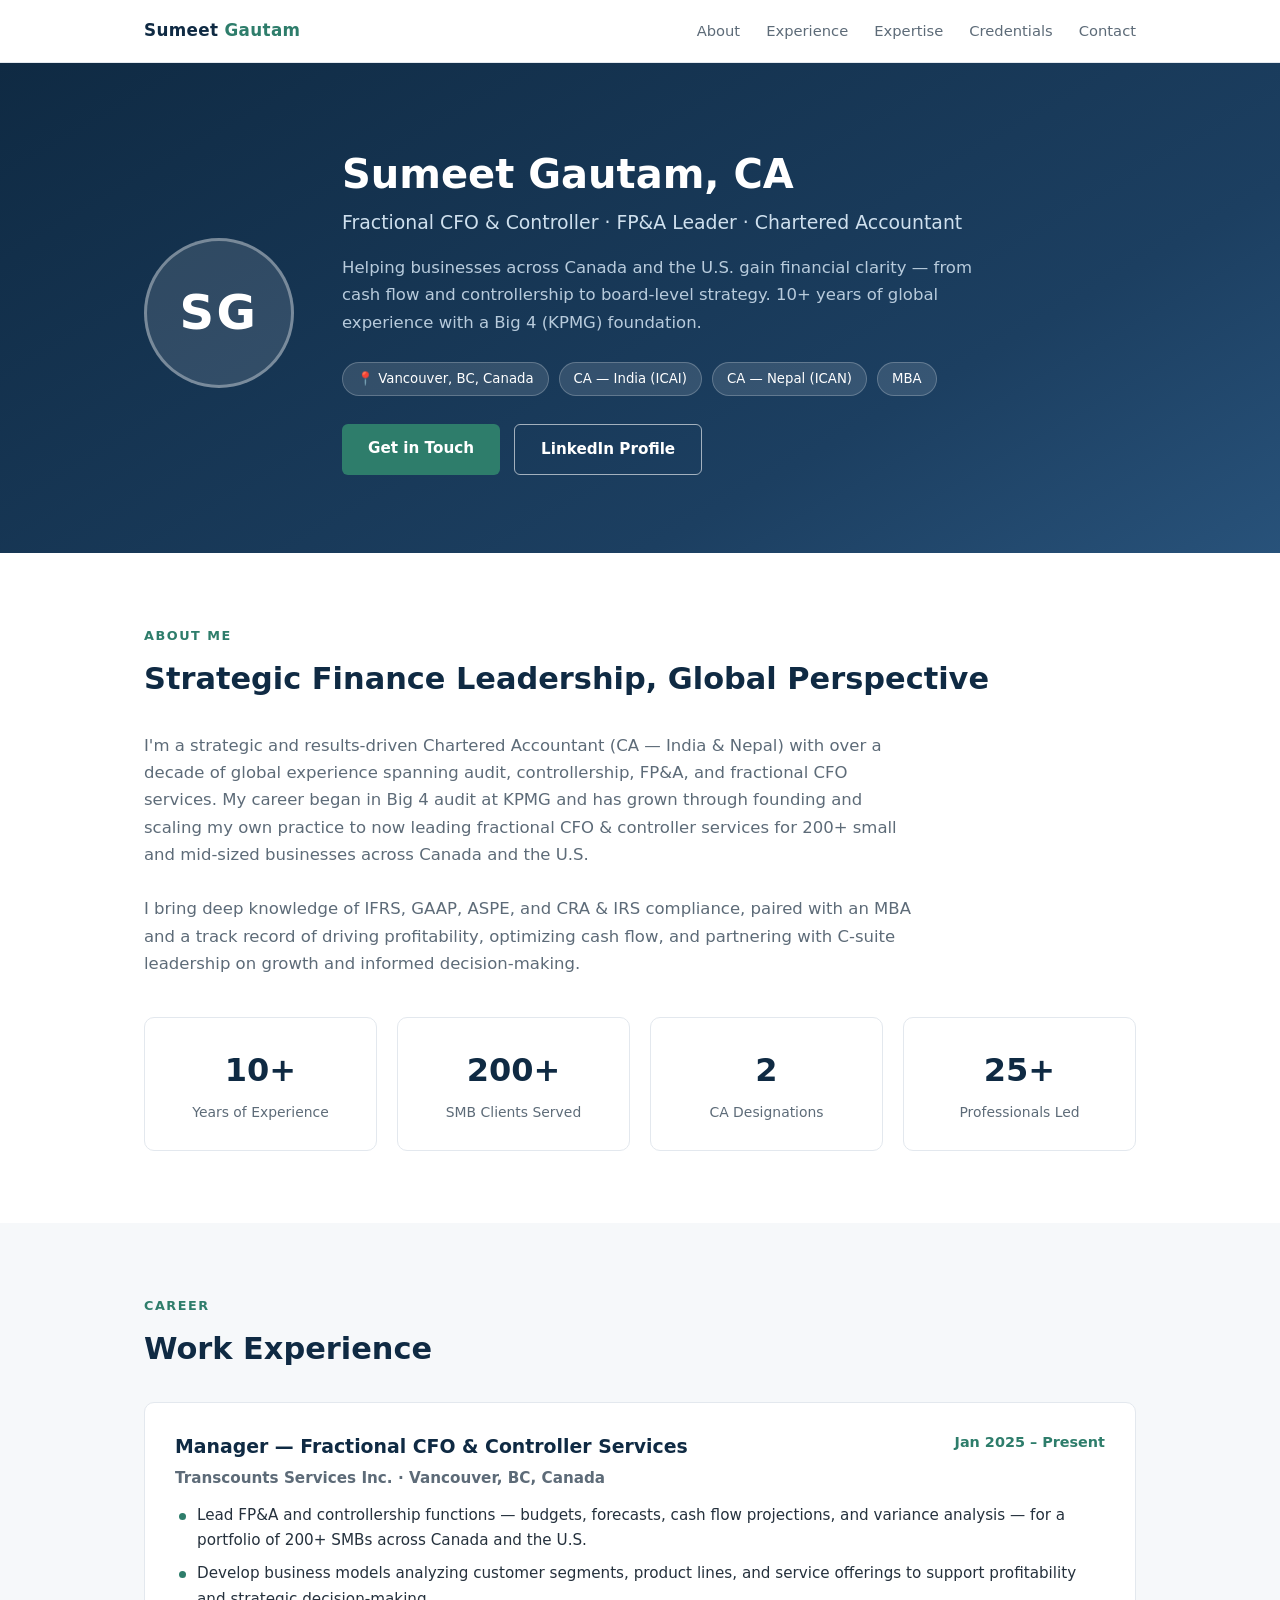
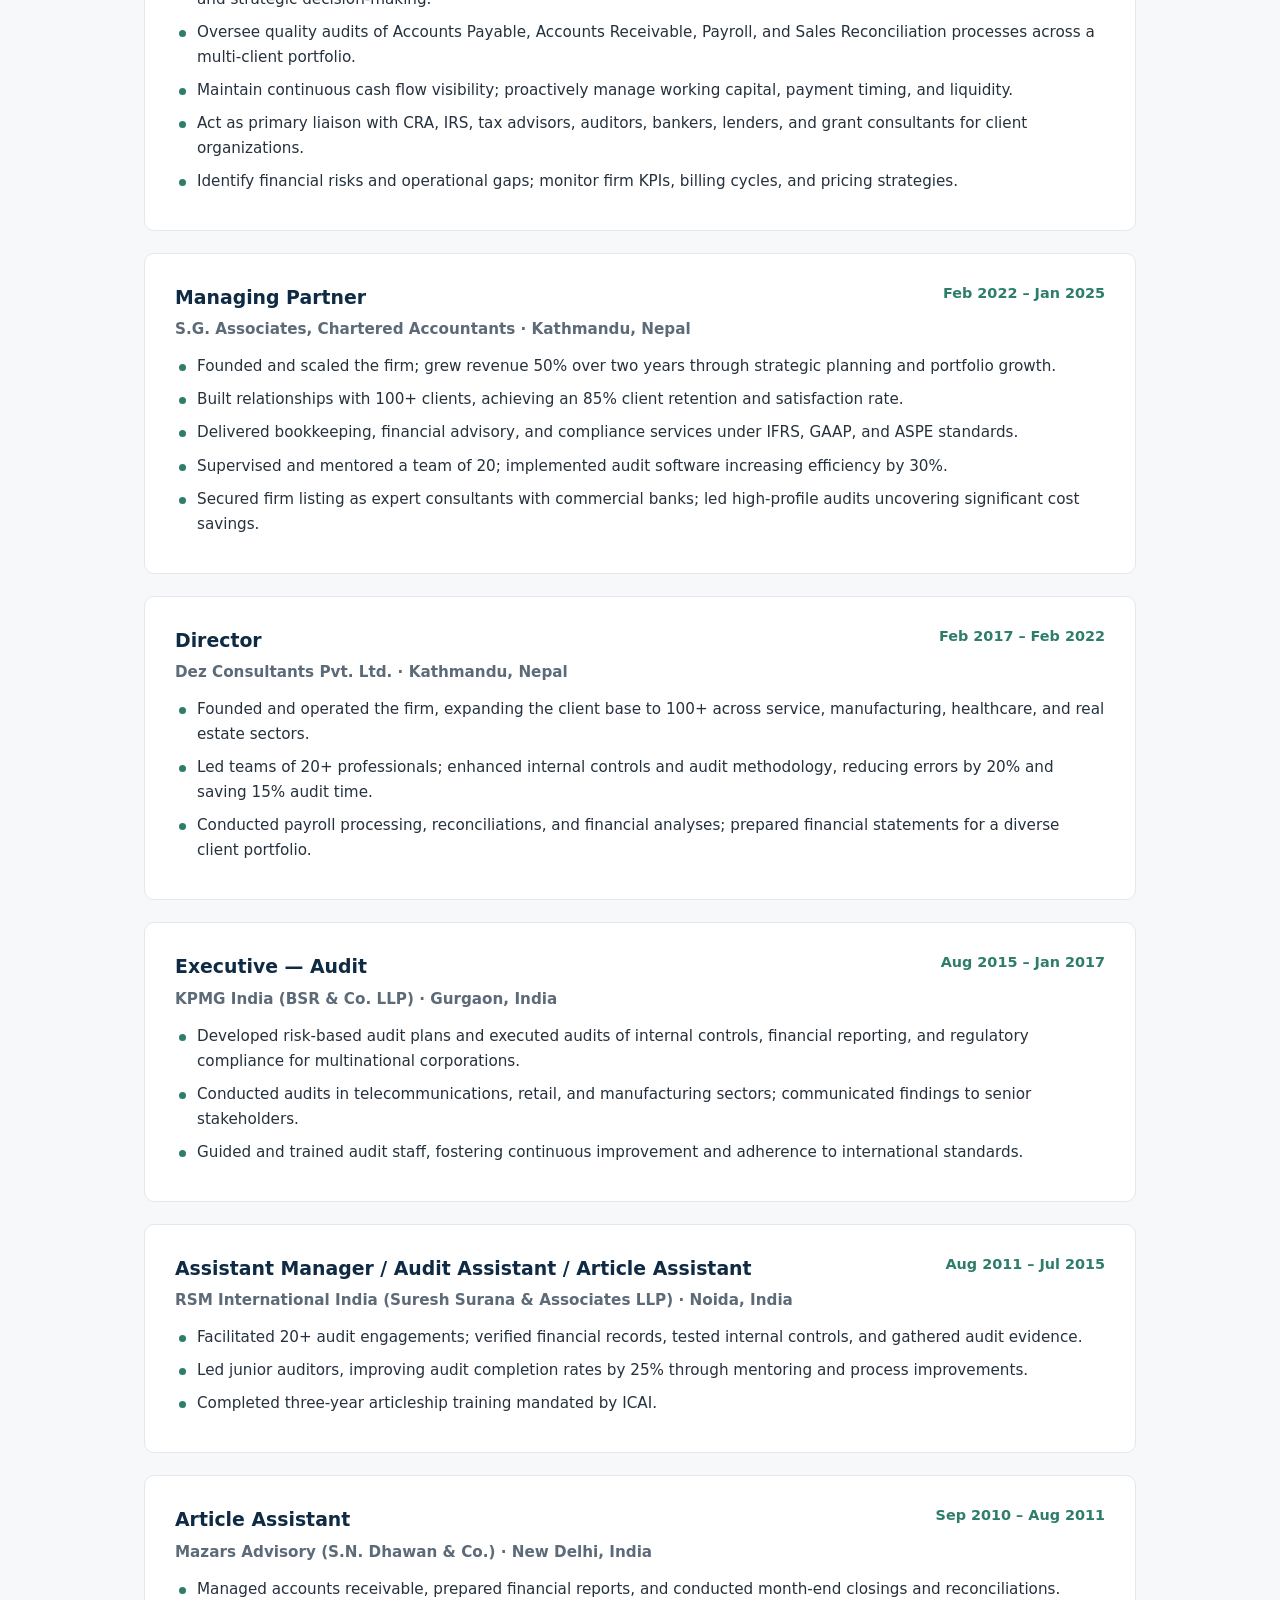
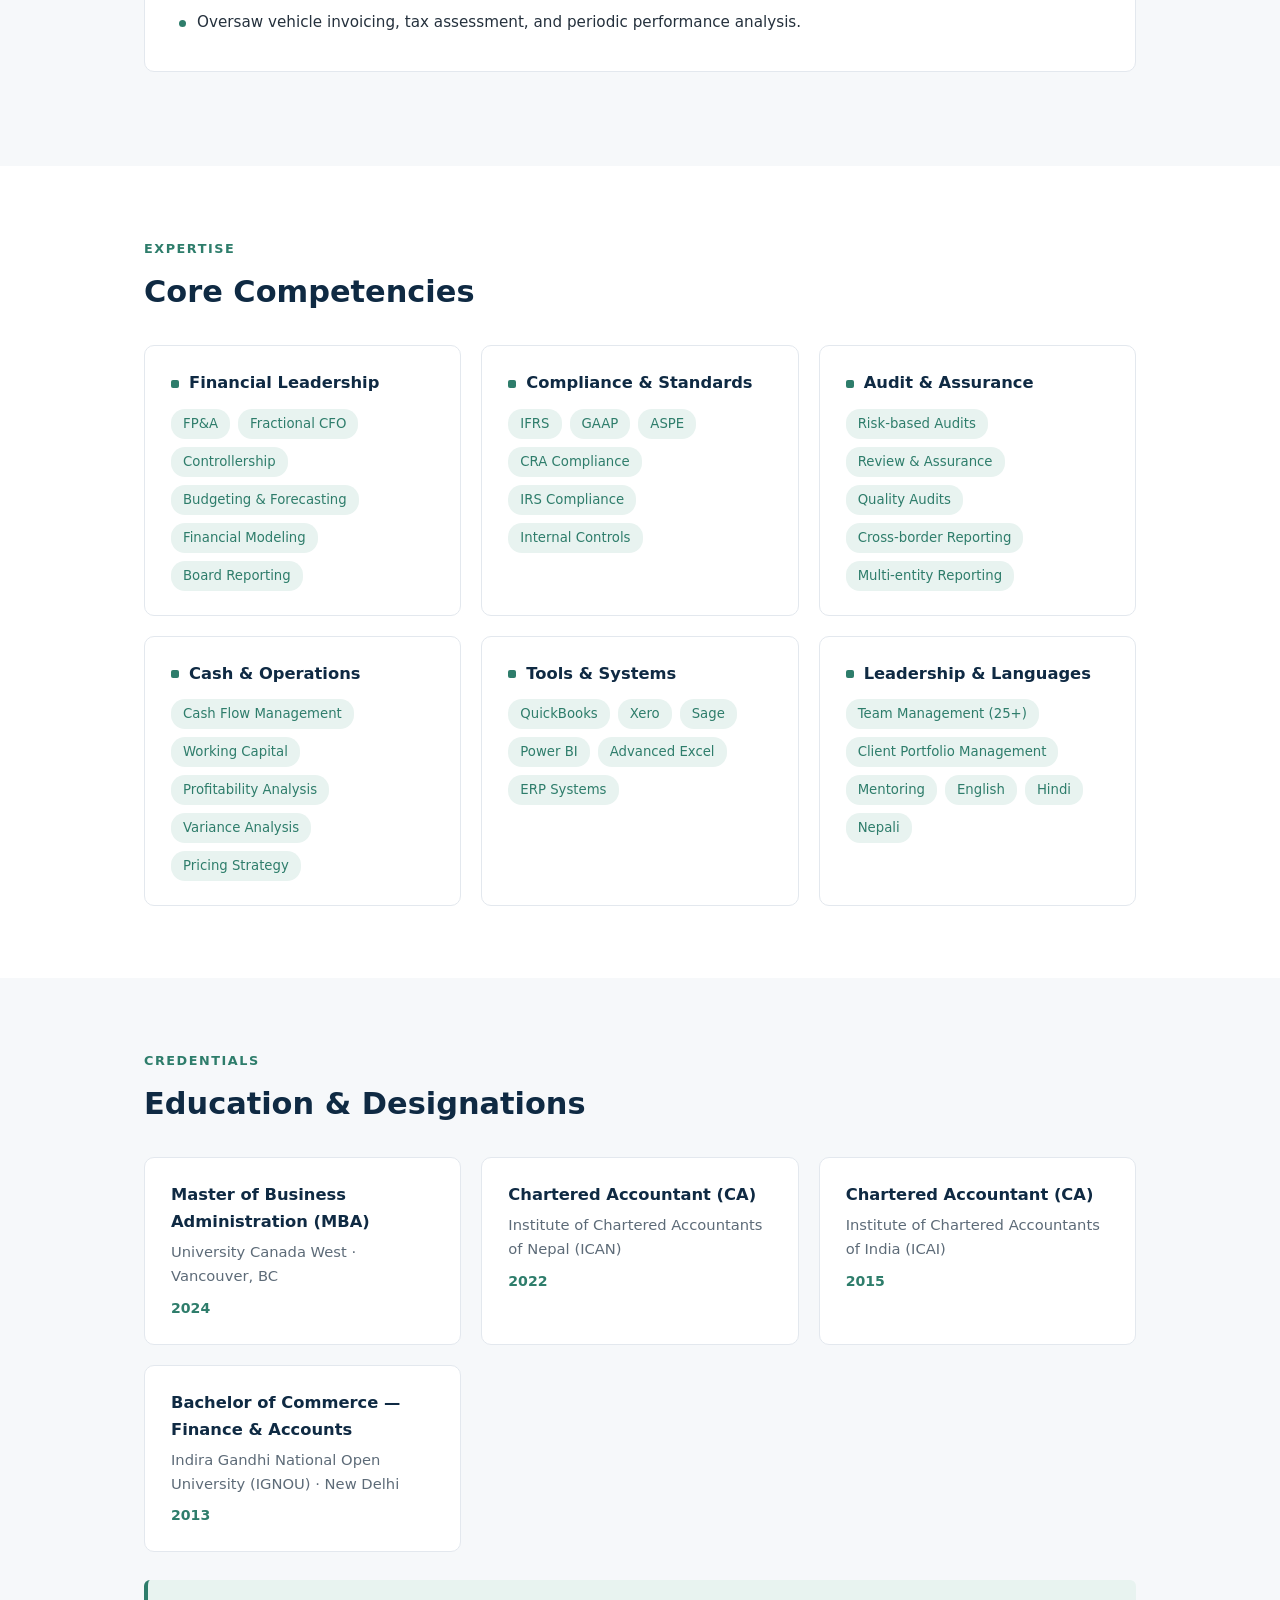
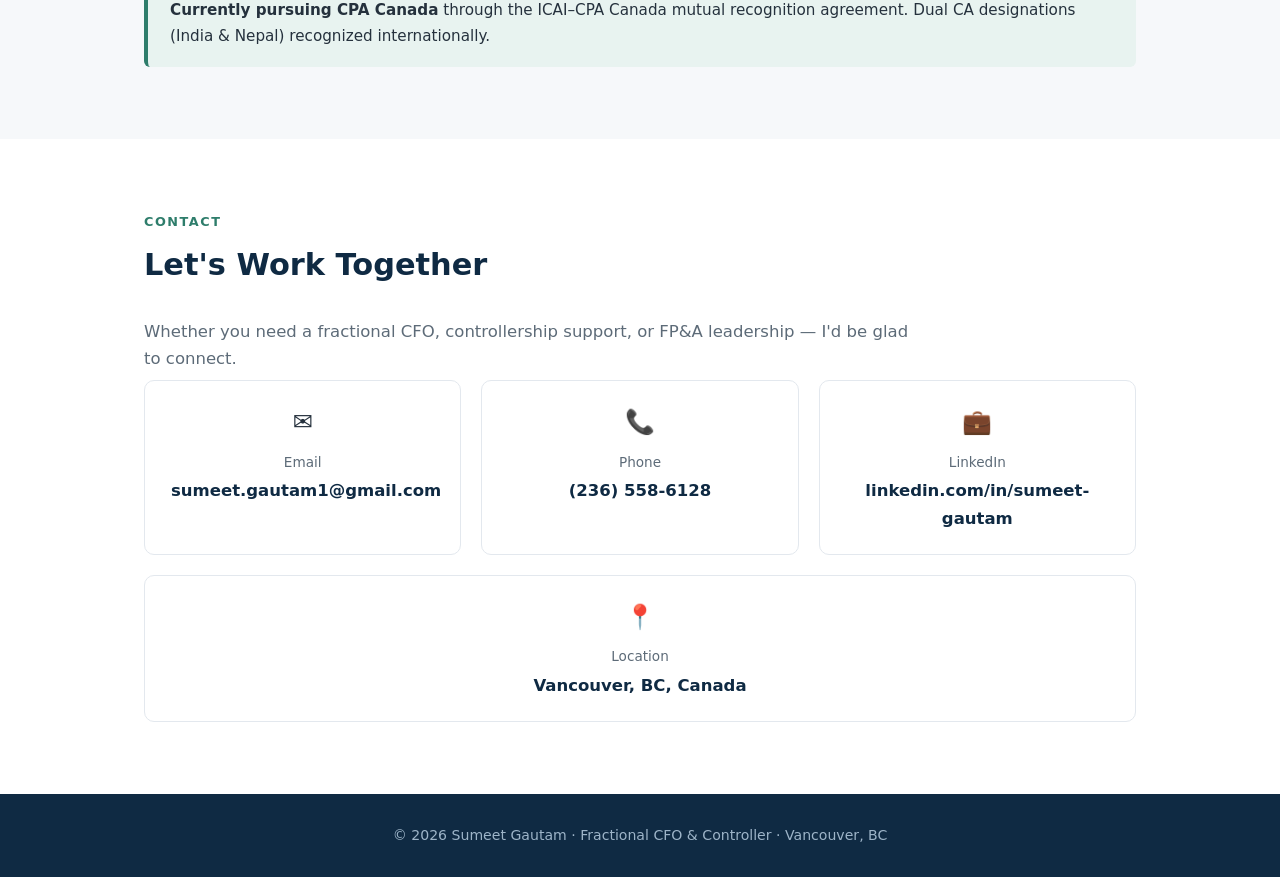
==== index.html @ 9d7f8e65 "Launch portfolio website" ====
<!DOCTYPE html>
<html lang="en">
<head>
<meta charset="UTF-8">
<meta name="viewport" content="width=device-width, initial-scale=1.0">
<title>Sumeet Gautam, CA — Fractional CFO &amp; Controller | FP&amp;A Leader | Vancouver, BC</title>
<meta name="description" content="Sumeet Gautam is a Chartered Accountant (India &amp; Nepal) and Fractional CFO/Controller in Vancouver, BC with 10+ years of global experience in audit, FP&A, controllership, and cross-border financial reporting (IFRS, GAAP, ASPE, CRA, IRS).">
<meta name="keywords" content="Sumeet Gautam, Fractional CFO Vancouver, Controller Vancouver, Chartered Accountant, FP&A, CFO services, bookkeeping, controllership, IFRS, GAAP, ASPE, CRA compliance, IRS compliance, Transcounts">
<meta name="author" content="Sumeet Gautam">
<meta name="robots" content="index, follow">
<link rel="canonical" href="https://sumeetgautam.com/">

<!-- Open Graph -->
<meta property="og:type" content="profile">
<meta property="og:title" content="Sumeet Gautam, CA — Fractional CFO &amp; Controller | Vancouver, BC">
<meta property="og:description" content="Chartered Accountant with 10+ years of global experience in audit, controllership, FP&A, and fractional CFO services. Big 4 background (KPMG).">
<meta property="og:url" content="https://sumeetgautam.com/">
<meta property="og:site_name" content="Sumeet Gautam — Fractional CFO">

<!-- Twitter Card -->
<meta name="twitter:card" content="summary">
<meta name="twitter:title" content="Sumeet Gautam, CA — Fractional CFO &amp; Controller">
<meta name="twitter:description" content="Chartered Accountant | Fractional CFO &amp; Controller | FP&A Leader | Vancouver, BC">

<!-- Structured data: Person -->
<script type="application/ld+json">
{
  "@context": "https://schema.org",
  "@type": "Person",
  "name": "Sumeet Gautam",
  "jobTitle": "Fractional CFO & Controller",
  "worksFor": {
    "@type": "Organization",
    "name": "Transcounts Services Inc.",
    "address": { "@type": "PostalAddress", "addressLocality": "Vancouver", "addressRegion": "BC", "addressCountry": "CA" }
  },
  "address": { "@type": "PostalAddress", "addressLocality": "Vancouver", "addressRegion": "BC", "addressCountry": "CA" },
  "email": "mailto:sumeet.gautam1@gmail.com",
  "telephone": "+1-236-558-6128",
  "url": "https://sumeetgautam.com/",
  "sameAs": ["https://www.linkedin.com/in/sumeet-gautam"],
  "alumniOf": [
    { "@type": "CollegeOrUniversity", "name": "University Canada West" },
    { "@type": "CollegeOrUniversity", "name": "Indira Gandhi National Open University" }
  ],
  "hasCredential": [
    { "@type": "EducationalOccupationalCredential", "credentialCategory": "Chartered Accountant (CA)", "recognizedBy": { "@type": "Organization", "name": "Institute of Chartered Accountants of India (ICAI)" } },
    { "@type": "EducationalOccupationalCredential", "credentialCategory": "Chartered Accountant (CA)", "recognizedBy": { "@type": "Organization", "name": "Institute of Chartered Accountants of Nepal (ICAN)" } },
    { "@type": "EducationalOccupationalCredential", "credentialCategory": "Master of Business Administration (MBA)", "recognizedBy": { "@type": "Organization", "name": "University Canada West" } }
  ],
  "knowsAbout": ["FP&A", "Controllership", "Fractional CFO Services", "Audit & Assurance", "IFRS", "GAAP", "ASPE", "CRA Compliance", "IRS Compliance", "Cash Flow Management", "Financial Modeling", "Budgeting & Forecasting"],
  "knowsLanguage": ["English", "Hindi", "Nepali"]
}
</script>

<style>
:root{
  --navy:#0f2a43;
  --navy-light:#1c3f61;
  --accent:#2e7d6b;
  --accent-light:#e8f3f0;
  --ink:#25313d;
  --muted:#5d6b78;
  --line:#e3e8ee;
  --bg:#ffffff;
  --bg-soft:#f6f8fa;
}
*{margin:0;padding:0;box-sizing:border-box}
html{scroll-behavior:smooth}
body{font-family:'Segoe UI',system-ui,-apple-system,Roboto,'Helvetica Neue',Arial,sans-serif;color:var(--ink);background:var(--bg);line-height:1.65;font-size:16.5px}
.container{max-width:1040px;margin:0 auto;padding:0 24px}

/* Nav */
nav{position:sticky;top:0;background:rgba(255,255,255,.96);backdrop-filter:blur(8px);border-bottom:1px solid var(--line);z-index:100}
.nav-inner{display:flex;align-items:center;justify-content:space-between;height:62px}
.brand{font-weight:700;color:var(--navy);text-decoration:none;font-size:1.05rem;letter-spacing:.02em}
.brand span{color:var(--accent)}
.nav-links{display:flex;gap:26px;list-style:none}
.nav-links a{text-decoration:none;color:var(--muted);font-size:.92rem;font-weight:500;transition:color .2s}
.nav-links a:hover{color:var(--navy)}
.menu-btn{display:none;background:none;border:none;font-size:1.5rem;color:var(--navy);cursor:pointer}

/* Hero */
header.hero{background:linear-gradient(150deg,var(--navy) 0%,var(--navy-light) 70%,#28527a 100%);color:#fff;padding:88px 0 78px}
.hero-grid{display:flex;align-items:center;gap:48px}
.avatar{width:150px;height:150px;border-radius:50%;background:rgba(255,255,255,.12);border:3px solid rgba(255,255,255,.35);display:flex;align-items:center;justify-content:center;font-size:3rem;font-weight:700;letter-spacing:.05em;flex-shrink:0}
.hero h1{font-size:2.5rem;line-height:1.15;margin-bottom:10px}
.hero .tagline{font-size:1.18rem;color:#cfe0ee;font-weight:500;margin-bottom:16px}
.hero p.intro{color:#b8cbdc;max-width:640px;margin-bottom:26px}
.badges{display:flex;flex-wrap:wrap;gap:10px;margin-bottom:28px}
.badge{background:rgba(255,255,255,.12);border:1px solid rgba(255,255,255,.22);padding:5px 14px;border-radius:20px;font-size:.83rem;font-weight:500}
.cta-row{display:flex;flex-wrap:wrap;gap:14px}
.btn{display:inline-block;padding:12px 26px;border-radius:6px;text-decoration:none;font-weight:600;font-size:.95rem;transition:all .2s}
.btn-primary{background:var(--accent);color:#fff}
.btn-primary:hover{background:#256b5b}
.btn-outline{border:1.5px solid rgba(255,255,255,.6);color:#fff}
.btn-outline:hover{background:rgba(255,255,255,.12)}

/* Sections */
section{padding:72px 0}
section:nth-of-type(even){background:var(--bg-soft)}
.section-label{color:var(--accent);font-weight:700;text-transform:uppercase;letter-spacing:.12em;font-size:.8rem;margin-bottom:8px}
h2{color:var(--navy);font-size:1.9rem;margin-bottom:28px}
.lead{max-width:780px;color:var(--muted)}

/* Stats */
.stats{display:grid;grid-template-columns:repeat(4,1fr);gap:20px;margin-top:40px}
.stat{background:#fff;border:1px solid var(--line);border-radius:10px;padding:26px 20px;text-align:center}
.stat .num{font-size:2rem;font-weight:800;color:var(--navy)}
.stat .lbl{font-size:.87rem;color:var(--muted);margin-top:4px}

/* Experience timeline */
.job{background:#fff;border:1px solid var(--line);border-radius:10px;padding:28px 30px;margin-bottom:22px}
.job-head{display:flex;flex-wrap:wrap;justify-content:space-between;gap:8px;margin-bottom:4px}
.job h3{color:var(--navy);font-size:1.18rem}
.job .dates{color:var(--accent);font-weight:600;font-size:.9rem;white-space:nowrap}
.job .org{color:var(--muted);font-weight:600;margin-bottom:12px;font-size:.95rem}
.job ul{list-style:none;padding-left:0}
.job li{padding-left:22px;position:relative;margin-bottom:8px;color:var(--ink);font-size:.95rem}
.job li::before{content:"";position:absolute;left:4px;top:10px;width:7px;height:7px;border-radius:50%;background:var(--accent)}

/* Skills */
.skill-grid{display:grid;grid-template-columns:repeat(auto-fit,minmax(290px,1fr));gap:20px}
.skill-card{background:#fff;border:1px solid var(--line);border-radius:10px;padding:24px 26px}
.skill-card h3{color:var(--navy);font-size:1.02rem;margin-bottom:12px;display:flex;align-items:center;gap:10px}
.skill-card h3::before{content:"";width:8px;height:8px;border-radius:2px;background:var(--accent);display:inline-block}
.tags{display:flex;flex-wrap:wrap;gap:8px}
.tag{background:var(--accent-light);color:var(--accent);padding:4px 12px;border-radius:14px;font-size:.83rem;font-weight:500}

/* Education */
.edu-grid{display:grid;grid-template-columns:repeat(auto-fit,minmax(280px,1fr));gap:20px}
.edu{background:#fff;border:1px solid var(--line);border-radius:10px;padding:24px 26px}
.edu h3{color:var(--navy);font-size:1.02rem}
.edu .inst{color:var(--muted);font-size:.92rem;margin-top:4px}
.edu .yr{color:var(--accent);font-weight:600;font-size:.88rem;margin-top:8px}
.note{background:var(--accent-light);border-left:4px solid var(--accent);border-radius:6px;padding:18px 22px;margin-top:28px;font-size:.95rem;color:var(--ink)}

/* Contact */
.contact-wrap{display:flex;flex-wrap:wrap;gap:20px;margin-top:8px}
.contact-card{background:#fff;border:1px solid var(--line);border-radius:10px;padding:22px 26px;flex:1;min-width:240px;text-align:center}
.contact-card .ic{font-size:1.5rem;margin-bottom:8px}
.contact-card a{color:var(--navy);font-weight:600;text-decoration:none}
.contact-card a:hover{color:var(--accent)}
.contact-card .cl{color:var(--muted);font-size:.85rem;margin-bottom:4px}

footer{background:var(--navy);color:#9db4c8;padding:30px 0;text-align:center;font-size:.88rem}
footer a{color:#cfe0ee;text-decoration:none}

@media(max-width:760px){
  .nav-links{display:none;position:absolute;top:62px;left:0;right:0;background:#fff;flex-direction:column;padding:18px 24px;border-bottom:1px solid var(--line);gap:16px}
  .nav-links.open{display:flex}
  .menu-btn{display:block}
  .hero-grid{flex-direction:column;text-align:center;gap:28px}
  .hero h1{font-size:1.9rem}
  .badges,.cta-row{justify-content:center}
  .stats{grid-template-columns:repeat(2,1fr)}
  .job-head{flex-direction:column;gap:2px}
}
</style>
</head>
<body>

<nav>
  <div class="container nav-inner">
    <a class="brand" href="#top">Sumeet <span>Gautam</span></a>
    <button class="menu-btn" aria-label="Toggle menu" onclick="document.getElementById('navlinks').classList.toggle('open')">☰</button>
    <ul class="nav-links" id="navlinks">
      <li><a href="#about">About</a></li>
      <li><a href="#experience">Experience</a></li>
      <li><a href="#skills">Expertise</a></li>
      <li><a href="#education">Credentials</a></li>
      <li><a href="#contact">Contact</a></li>
    </ul>
  </div>
</nav>

<header class="hero" id="top">
  <div class="container hero-grid">
    <div class="avatar" aria-hidden="true">SG</div>
    <div>
      <h1>Sumeet Gautam, CA</h1>
      <p class="tagline">Fractional CFO &amp; Controller · FP&amp;A Leader · Chartered Accountant</p>
      <p class="intro">Helping businesses across Canada and the U.S. gain financial clarity — from cash flow and controllership to board-level strategy. 10+ years of global experience with a Big 4 (KPMG) foundation.</p>
      <div class="badges">
        <span class="badge">📍 Vancouver, BC, Canada</span>
        <span class="badge">CA — India (ICAI)</span>
        <span class="badge">CA — Nepal (ICAN)</span>
        <span class="badge">MBA</span>
      </div>
      <div class="cta-row">
        <a class="btn btn-primary" href="#contact">Get in Touch</a>
        <a class="btn btn-outline" href="https://www.linkedin.com/in/sumeet-gautam" target="_blank" rel="noopener">LinkedIn Profile</a>
      </div>
    </div>
  </div>
</header>

<section id="about">
  <div class="container">
    <p class="section-label">About Me</p>
    <h2>Strategic Finance Leadership, Global Perspective</h2>
    <p class="lead">I'm a strategic and results-driven Chartered Accountant (CA — India &amp; Nepal) with over a decade of global experience spanning audit, controllership, FP&amp;A, and fractional CFO services. My career began in Big 4 audit at KPMG and has grown through founding and scaling my own practice to now leading fractional CFO &amp; controller services for 200+ small and mid-sized businesses across Canada and the U.S.</p>
    <br>
    <p class="lead">I bring deep knowledge of IFRS, GAAP, ASPE, and CRA &amp; IRS compliance, paired with an MBA and a track record of driving profitability, optimizing cash flow, and partnering with C-suite leadership on growth and informed decision-making.</p>
    <div class="stats">
      <div class="stat"><div class="num">10+</div><div class="lbl">Years of Experience</div></div>
      <div class="stat"><div class="num">200+</div><div class="lbl">SMB Clients Served</div></div>
      <div class="stat"><div class="num">2</div><div class="lbl">CA Designations</div></div>
      <div class="stat"><div class="num">25+</div><div class="lbl">Professionals Led</div></div>
    </div>
  </div>
</section>

<section id="experience">
  <div class="container">
    <p class="section-label">Career</p>
    <h2>Work Experience</h2>

    <article class="job">
      <div class="job-head"><h3>Manager — Fractional CFO &amp; Controller Services</h3><span class="dates">Jan 2025 – Present</span></div>
      <p class="org">Transcounts Services Inc. · Vancouver, BC, Canada</p>
      <ul>
        <li>Lead FP&amp;A and controllership functions — budgets, forecasts, cash flow projections, and variance analysis — for a portfolio of 200+ SMBs across Canada and the U.S.</li>
        <li>Develop business models analyzing customer segments, product lines, and service offerings to support profitability and strategic decision-making.</li>
        <li>Oversee quality audits of Accounts Payable, Accounts Receivable, Payroll, and Sales Reconciliation processes across a multi-client portfolio.</li>
        <li>Maintain continuous cash flow visibility; proactively manage working capital, payment timing, and liquidity.</li>
        <li>Act as primary liaison with CRA, IRS, tax advisors, auditors, bankers, lenders, and grant consultants for client organizations.</li>
        <li>Identify financial risks and operational gaps; monitor firm KPIs, billing cycles, and pricing strategies.</li>
      </ul>
    </article>

    <article class="job">
      <div class="job-head"><h3>Managing Partner</h3><span class="dates">Feb 2022 – Jan 2025</span></div>
      <p class="org">S.G. Associates, Chartered Accountants · Kathmandu, Nepal</p>
      <ul>
        <li>Founded and scaled the firm; grew revenue 50% over two years through strategic planning and portfolio growth.</li>
        <li>Built relationships with 100+ clients, achieving an 85% client retention and satisfaction rate.</li>
        <li>Delivered bookkeeping, financial advisory, and compliance services under IFRS, GAAP, and ASPE standards.</li>
        <li>Supervised and mentored a team of 20; implemented audit software increasing efficiency by 30%.</li>
        <li>Secured firm listing as expert consultants with commercial banks; led high-profile audits uncovering significant cost savings.</li>
      </ul>
    </article>

    <article class="job">
      <div class="job-head"><h3>Director</h3><span class="dates">Feb 2017 – Feb 2022</span></div>
      <p class="org">Dez Consultants Pvt. Ltd. · Kathmandu, Nepal</p>
      <ul>
        <li>Founded and operated the firm, expanding the client base to 100+ across service, manufacturing, healthcare, and real estate sectors.</li>
        <li>Led teams of 20+ professionals; enhanced internal controls and audit methodology, reducing errors by 20% and saving 15% audit time.</li>
        <li>Conducted payroll processing, reconciliations, and financial analyses; prepared financial statements for a diverse client portfolio.</li>
      </ul>
    </article>

    <article class="job">
      <div class="job-head"><h3>Executive — Audit</h3><span class="dates">Aug 2015 – Jan 2017</span></div>
      <p class="org">KPMG India (BSR &amp; Co. LLP) · Gurgaon, India</p>
      <ul>
        <li>Developed risk-based audit plans and executed audits of internal controls, financial reporting, and regulatory compliance for multinational corporations.</li>
        <li>Conducted audits in telecommunications, retail, and manufacturing sectors; communicated findings to senior stakeholders.</li>
        <li>Guided and trained audit staff, fostering continuous improvement and adherence to international standards.</li>
      </ul>
    </article>

    <article class="job">
      <div class="job-head"><h3>Assistant Manager / Audit Assistant / Article Assistant</h3><span class="dates">Aug 2011 – Jul 2015</span></div>
      <p class="org">RSM International India (Suresh Surana &amp; Associates LLP) · Noida, India</p>
      <ul>
        <li>Facilitated 20+ audit engagements; verified financial records, tested internal controls, and gathered audit evidence.</li>
        <li>Led junior auditors, improving audit completion rates by 25% through mentoring and process improvements.</li>
        <li>Completed three-year articleship training mandated by ICAI.</li>
      </ul>
    </article>

    <article class="job">
      <div class="job-head"><h3>Article Assistant</h3><span class="dates">Sep 2010 – Aug 2011</span></div>
      <p class="org">Mazars Advisory (S.N. Dhawan &amp; Co.) · New Delhi, India</p>
      <ul>
        <li>Managed accounts receivable, prepared financial reports, and conducted month-end closings and reconciliations.</li>
        <li>Oversaw vehicle invoicing, tax assessment, and periodic performance analysis.</li>
      </ul>
    </article>
  </div>
</section>

<section id="skills">
  <div class="container">
    <p class="section-label">Expertise</p>
    <h2>Core Competencies</h2>
    <div class="skill-grid">
      <div class="skill-card">
        <h3>Financial Leadership</h3>
        <div class="tags"><span class="tag">FP&amp;A</span><span class="tag">Fractional CFO</span><span class="tag">Controllership</span><span class="tag">Budgeting &amp; Forecasting</span><span class="tag">Financial Modeling</span><span class="tag">Board Reporting</span></div>
      </div>
      <div class="skill-card">
        <h3>Compliance &amp; Standards</h3>
        <div class="tags"><span class="tag">IFRS</span><span class="tag">GAAP</span><span class="tag">ASPE</span><span class="tag">CRA Compliance</span><span class="tag">IRS Compliance</span><span class="tag">Internal Controls</span></div>
      </div>
      <div class="skill-card">
        <h3>Audit &amp; Assurance</h3>
        <div class="tags"><span class="tag">Risk-based Audits</span><span class="tag">Review &amp; Assurance</span><span class="tag">Quality Audits</span><span class="tag">Cross-border Reporting</span><span class="tag">Multi-entity Reporting</span></div>
      </div>
      <div class="skill-card">
        <h3>Cash &amp; Operations</h3>
        <div class="tags"><span class="tag">Cash Flow Management</span><span class="tag">Working Capital</span><span class="tag">Profitability Analysis</span><span class="tag">Variance Analysis</span><span class="tag">Pricing Strategy</span></div>
      </div>
      <div class="skill-card">
        <h3>Tools &amp; Systems</h3>
        <div class="tags"><span class="tag">QuickBooks</span><span class="tag">Xero</span><span class="tag">Sage</span><span class="tag">Power BI</span><span class="tag">Advanced Excel</span><span class="tag">ERP Systems</span></div>
      </div>
      <div class="skill-card">
        <h3>Leadership &amp; Languages</h3>
        <div class="tags"><span class="tag">Team Management (25+)</span><span class="tag">Client Portfolio Management</span><span class="tag">Mentoring</span><span class="tag">English</span><span class="tag">Hindi</span><span class="tag">Nepali</span></div>
      </div>
    </div>
  </div>
</section>

<section id="education">
  <div class="container">
    <p class="section-label">Credentials</p>
    <h2>Education &amp; Designations</h2>
    <div class="edu-grid">
      <div class="edu"><h3>Master of Business Administration (MBA)</h3><p class="inst">University Canada West · Vancouver, BC</p><p class="yr">2024</p></div>
      <div class="edu"><h3>Chartered Accountant (CA)</h3><p class="inst">Institute of Chartered Accountants of Nepal (ICAN)</p><p class="yr">2022</p></div>
      <div class="edu"><h3>Chartered Accountant (CA)</h3><p class="inst">Institute of Chartered Accountants of India (ICAI)</p><p class="yr">2015</p></div>
      <div class="edu"><h3>Bachelor of Commerce — Finance &amp; Accounts</h3><p class="inst">Indira Gandhi National Open University (IGNOU) · New Delhi</p><p class="yr">2013</p></div>
    </div>
    <div class="note"><strong>Currently pursuing CPA Canada</strong> through the ICAI–CPA Canada mutual recognition agreement. Dual CA designations (India &amp; Nepal) recognized internationally.</div>
  </div>
</section>

<section id="contact">
  <div class="container">
    <p class="section-label">Contact</p>
    <h2>Let's Work Together</h2>
    <p class="lead">Whether you need a fractional CFO, controllership support, or FP&amp;A leadership — I'd be glad to connect.</p>
    <div class="contact-wrap">
      <div class="contact-card"><div class="ic">✉️</div><p class="cl">Email</p><a href="mailto:sumeet.gautam1@gmail.com">sumeet.gautam1@gmail.com</a></div>
      <div class="contact-card"><div class="ic">📞</div><p class="cl">Phone</p><a href="tel:+12365586128">(236) 558-6128</a></div>
      <div class="contact-card"><div class="ic">💼</div><p class="cl">LinkedIn</p><a href="https://www.linkedin.com/in/sumeet-gautam" target="_blank" rel="noopener">linkedin.com/in/sumeet-gautam</a></div>
      <div class="contact-card"><div class="ic">📍</div><p class="cl">Location</p><a href="#contact" style="pointer-events:none">Vancouver, BC, Canada</a></div>
    </div>
  </div>
</section>

<footer>
  <div class="container">
    <p>© <span id="yr"></span> Sumeet Gautam · Fractional CFO &amp; Controller · Vancouver, BC</p>
  </div>
</footer>

<script>document.getElementById('yr').textContent=new Date().getFullYear();</script>
</body>
</html>
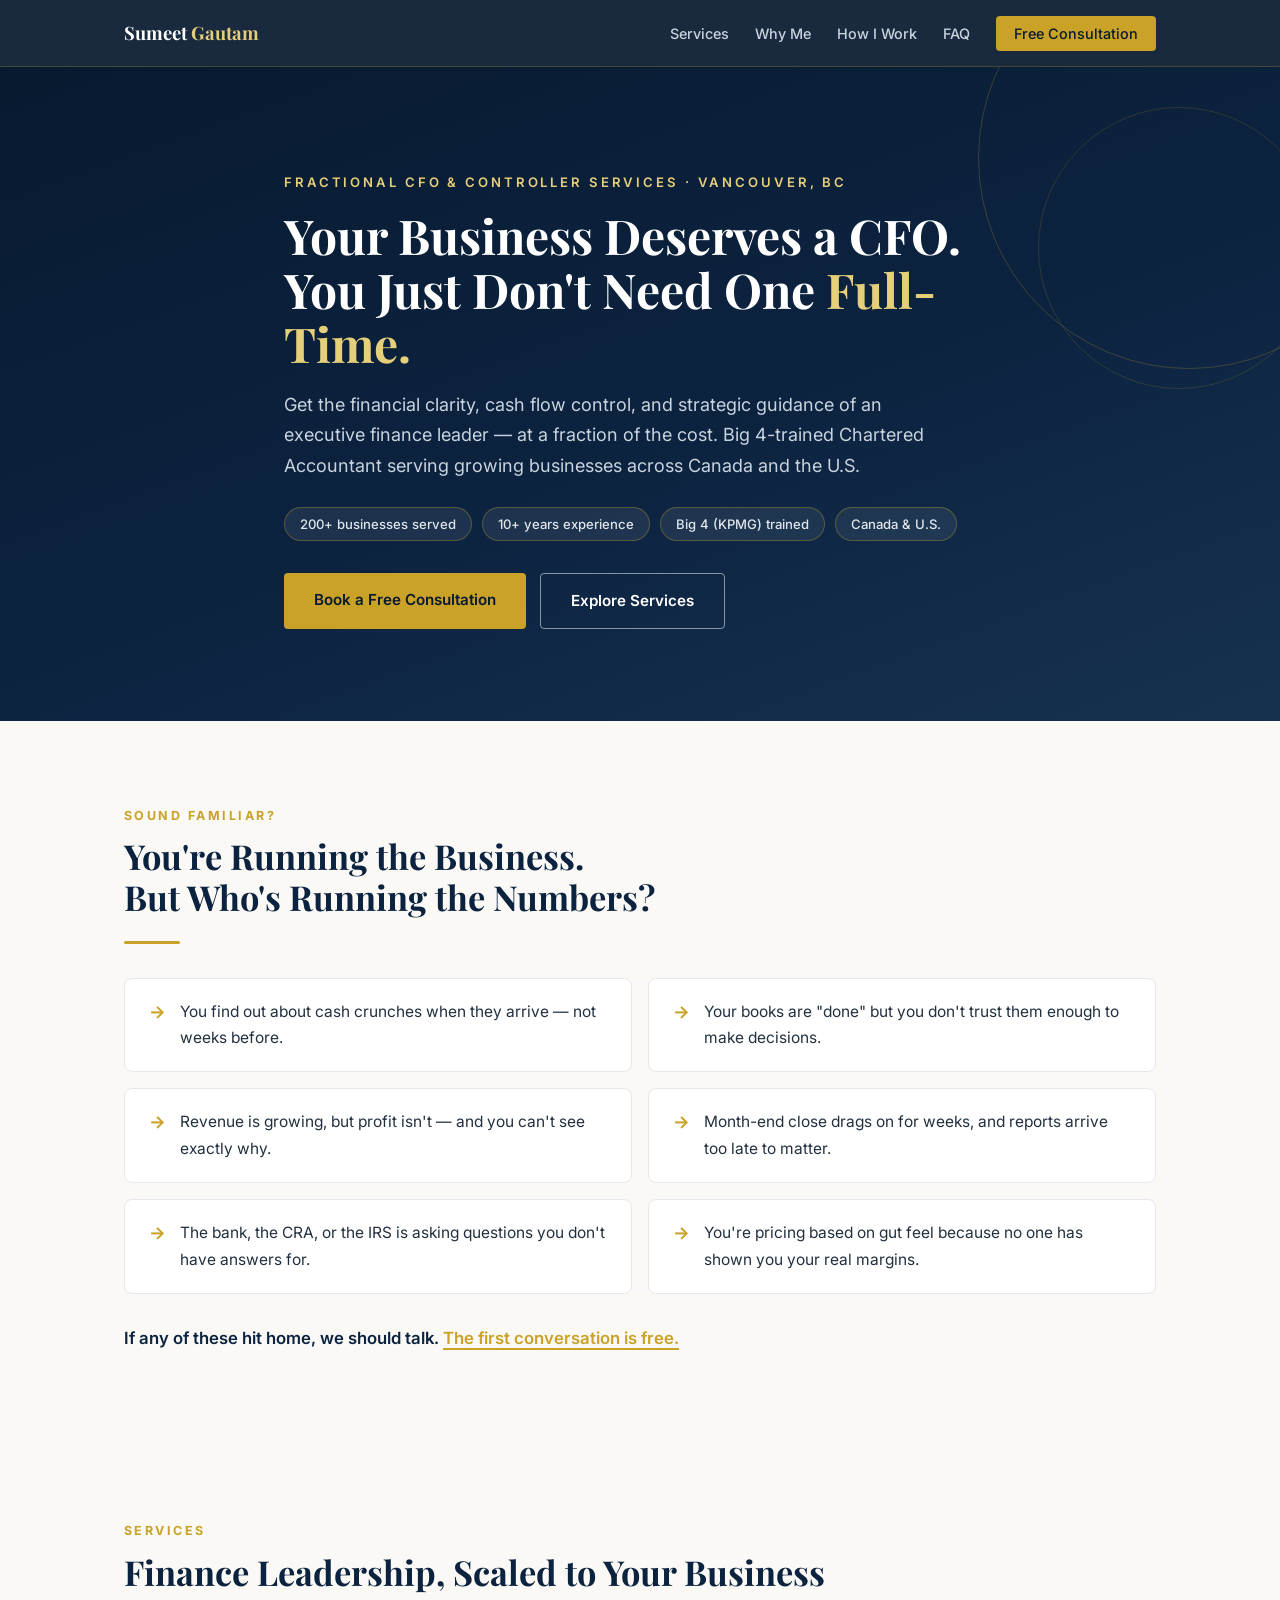
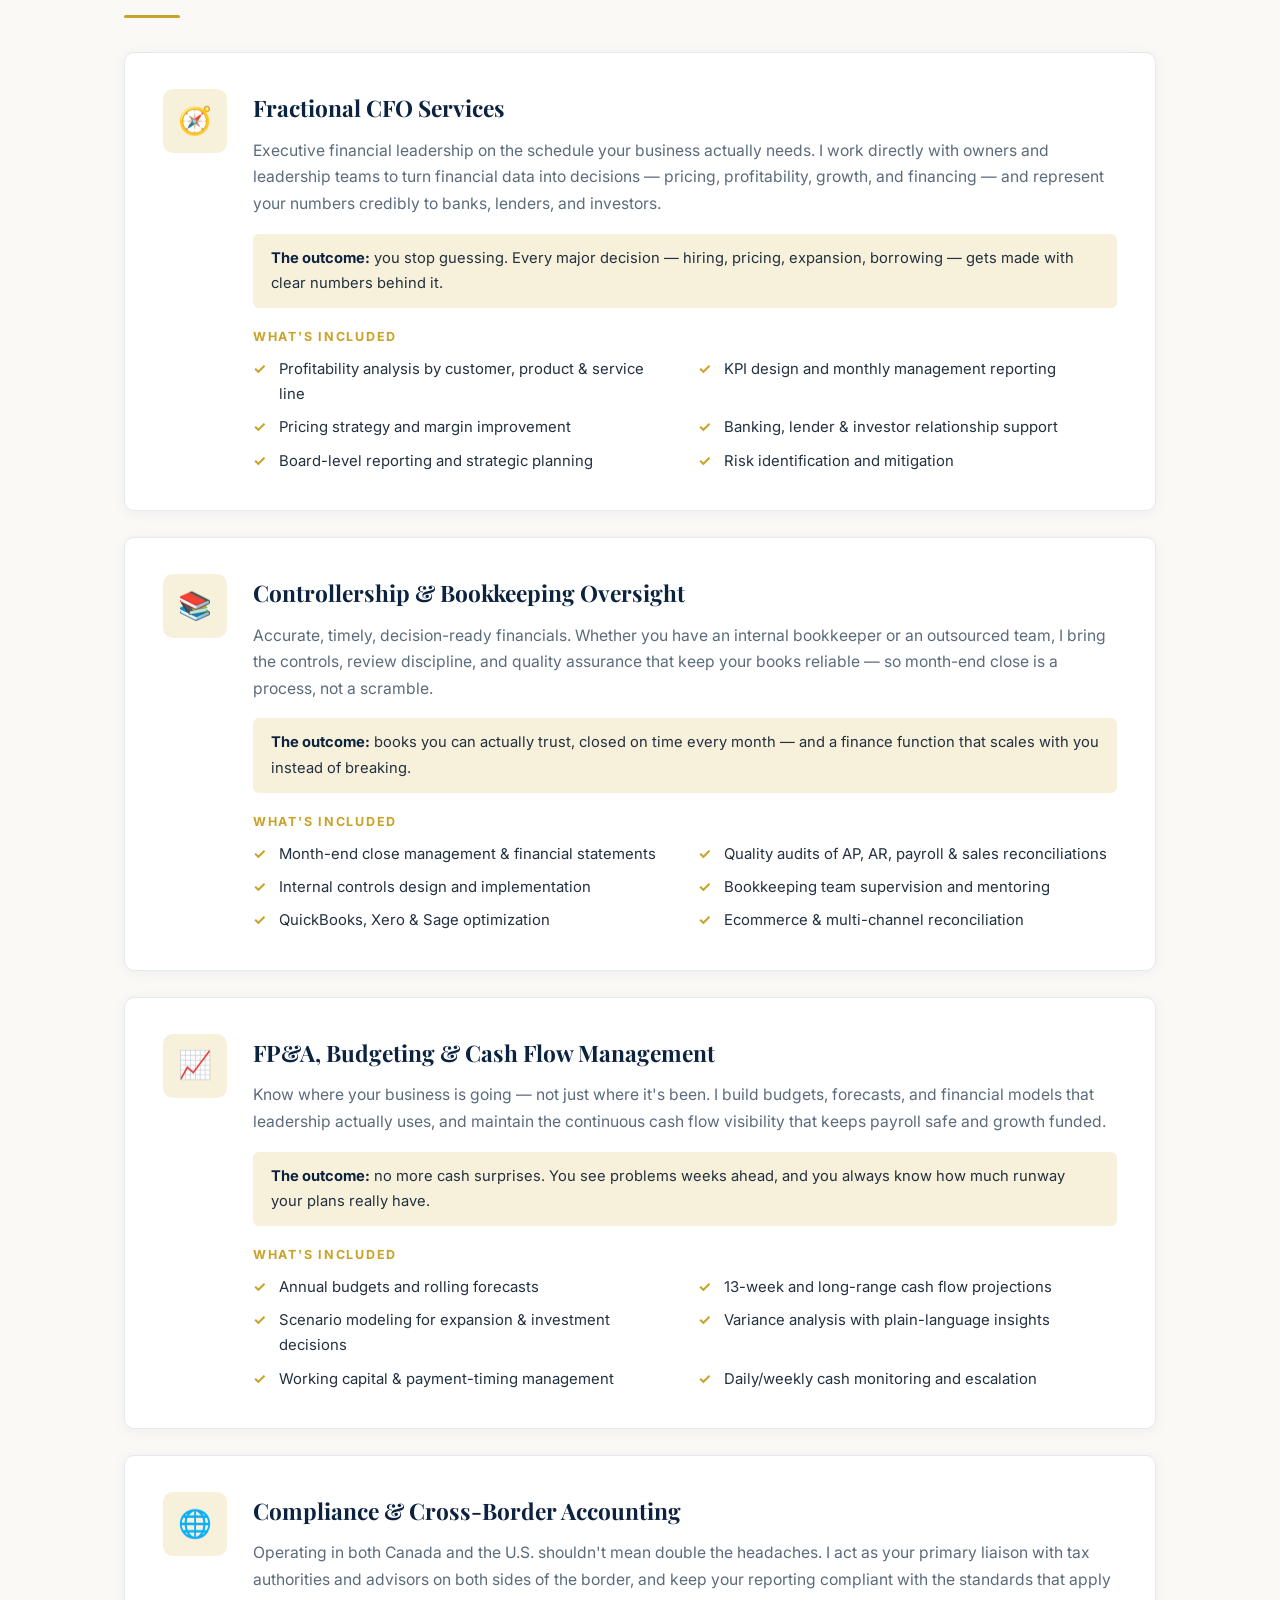
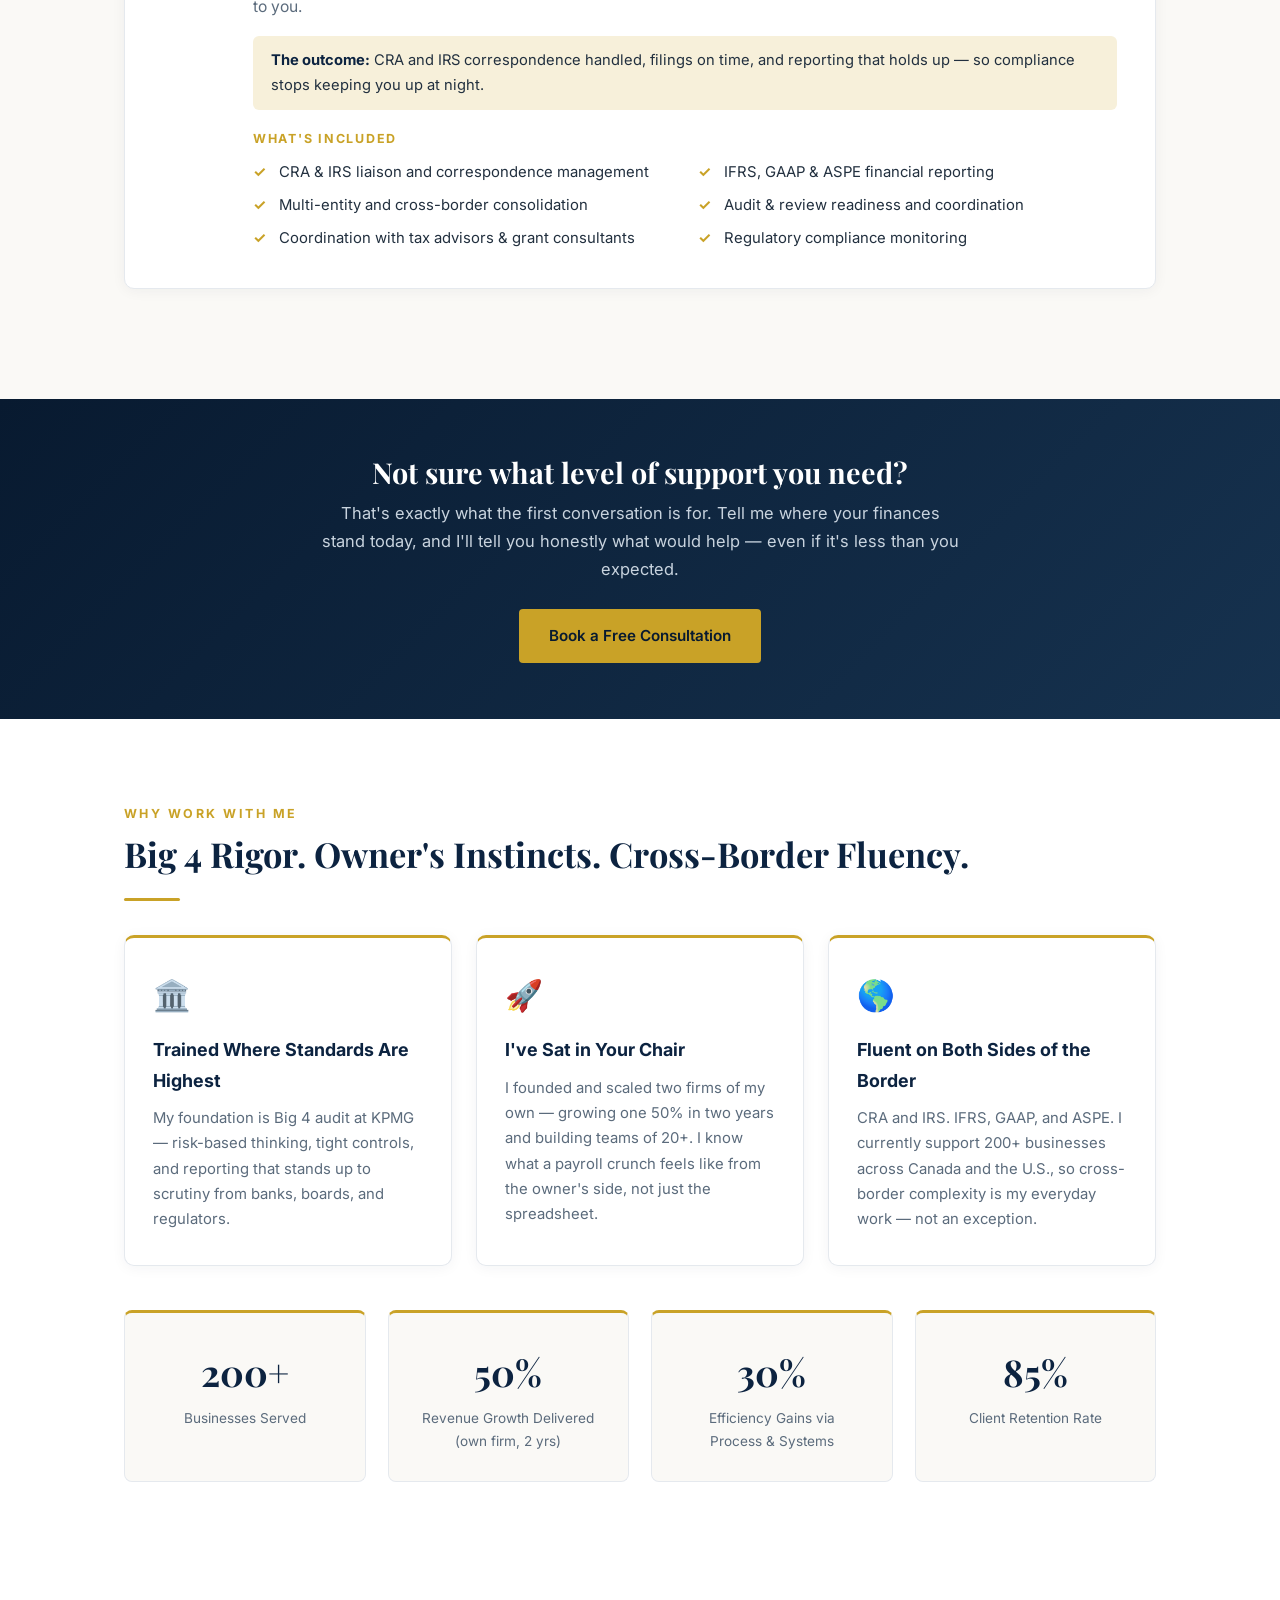
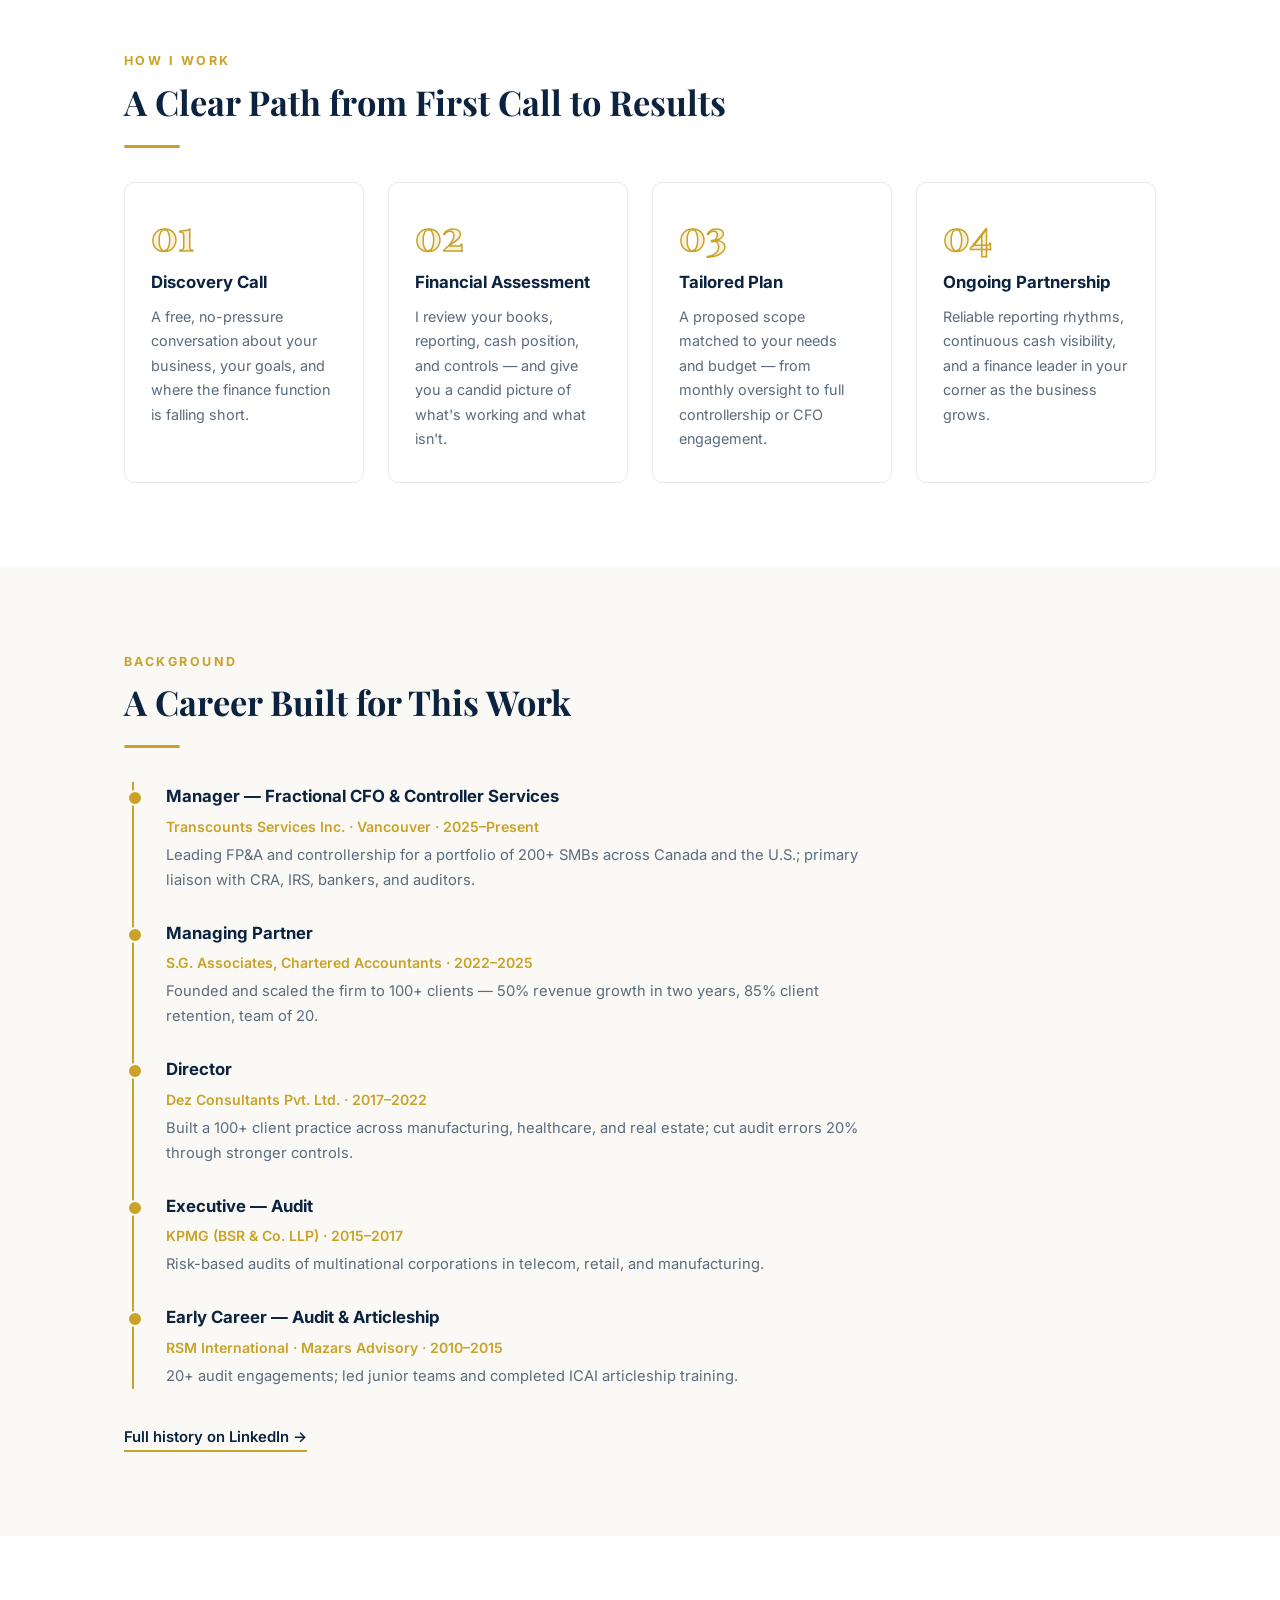
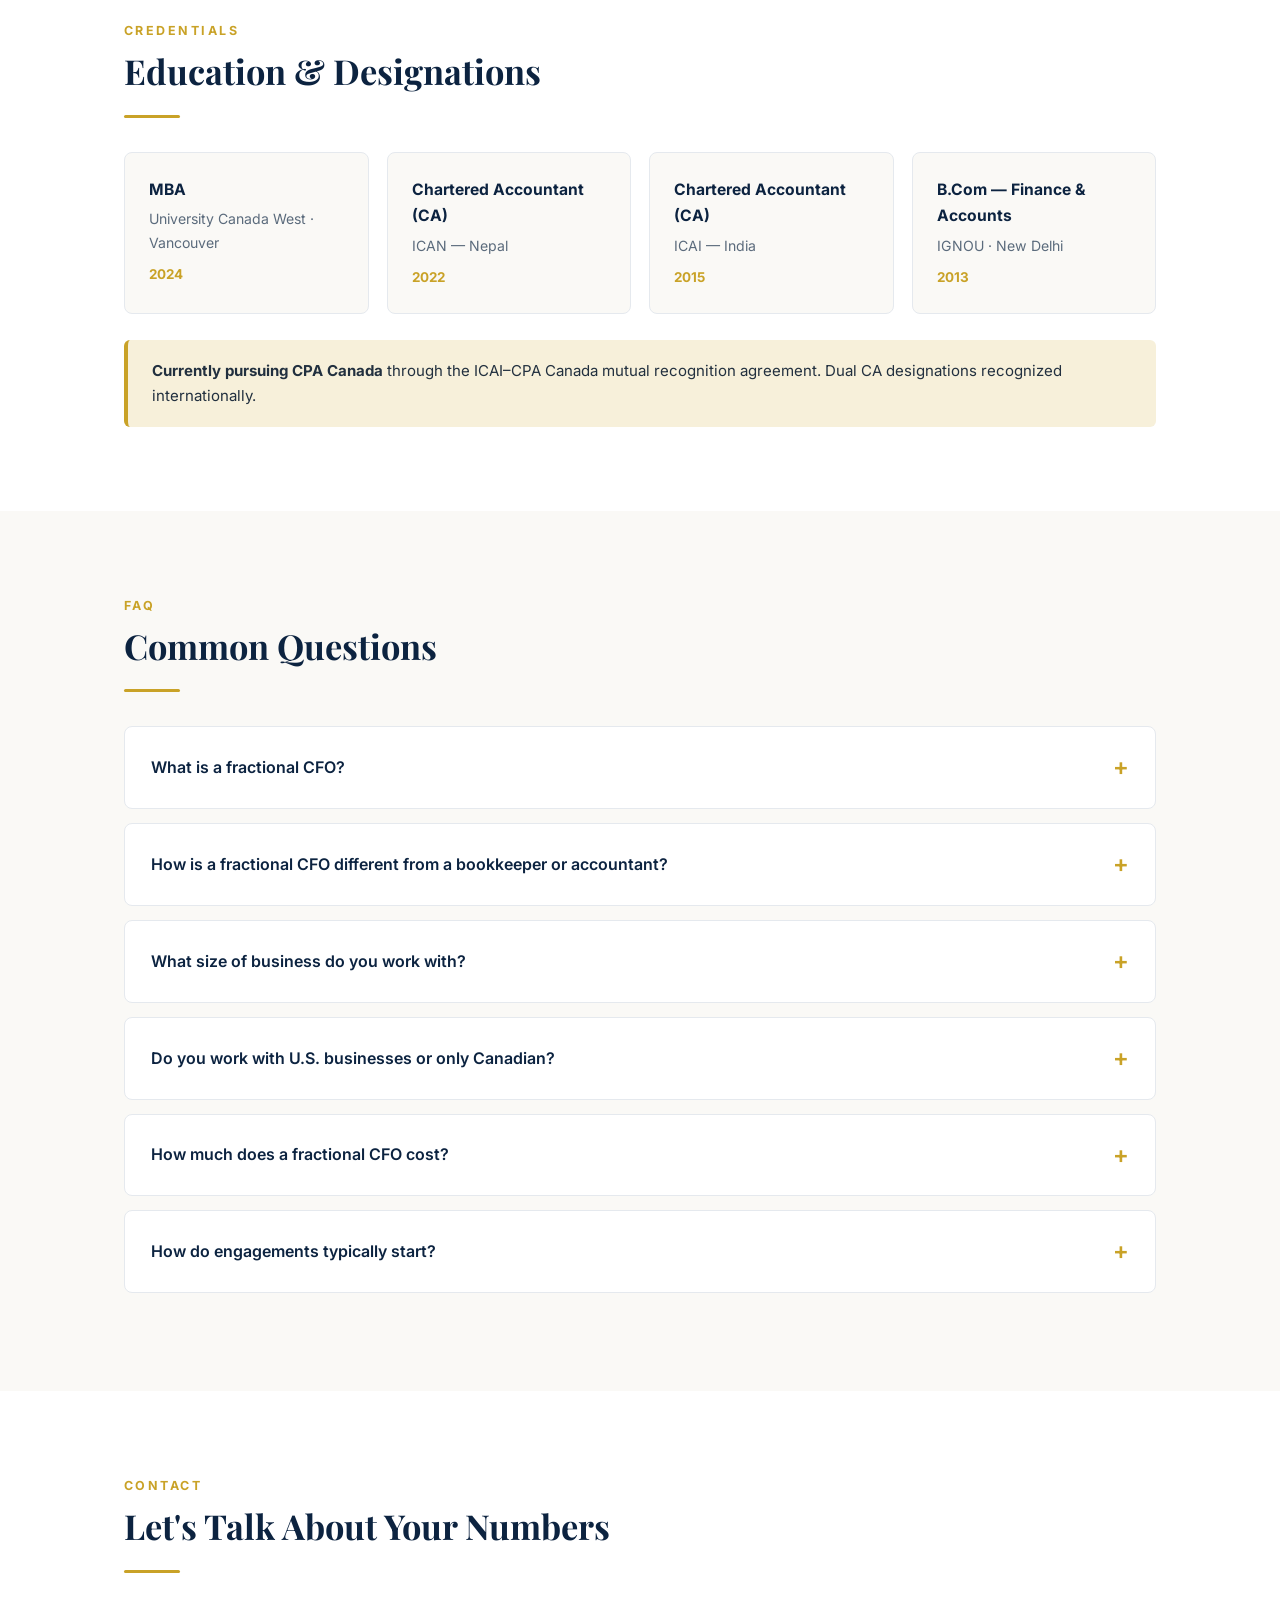
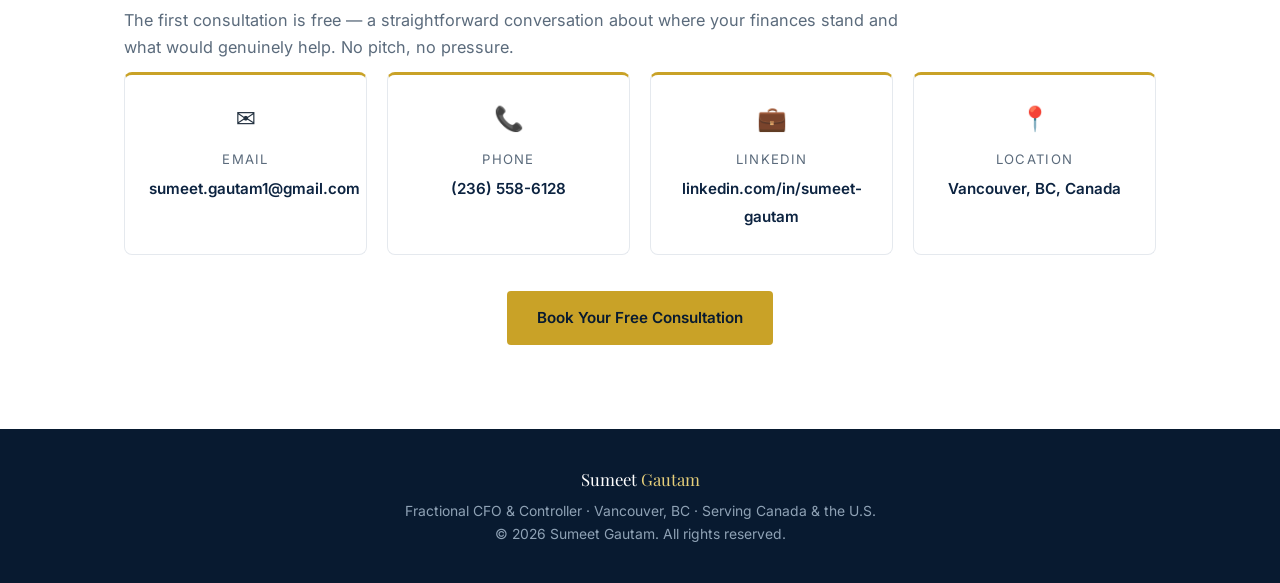
==== commit 8538da4a: "Add files via upload" ====
--- a/index.html
+++ b/index.html
@@ -3,158 +3,248 @@
 <head>
 <meta charset="UTF-8">
 <meta name="viewport" content="width=device-width, initial-scale=1.0">
-<title>Sumeet Gautam, CA — Fractional CFO &amp; Controller | FP&amp;A Leader | Vancouver, BC</title>
-<meta name="description" content="Sumeet Gautam is a Chartered Accountant (India &amp; Nepal) and Fractional CFO/Controller in Vancouver, BC with 10+ years of global experience in audit, FP&A, controllership, and cross-border financial reporting (IFRS, GAAP, ASPE, CRA, IRS).">
-<meta name="keywords" content="Sumeet Gautam, Fractional CFO Vancouver, Controller Vancouver, Chartered Accountant, FP&A, CFO services, bookkeeping, controllership, IFRS, GAAP, ASPE, CRA compliance, IRS compliance, Transcounts">
+<title>Fractional CFO &amp; Controller Services | Sumeet Gautam, CA — Vancouver, BC</title>
+<meta name="description" content="Executive finance leadership without the full-time cost. Fractional CFO, controllership, FP&A, and cross-border compliance for SMBs across Canada and the U.S. Big 4-trained Chartered Accountant. Book a free consultation.">
+<meta name="keywords" content="Fractional CFO Vancouver, outsourced CFO Canada, controller services, cash flow management, FP&A, bookkeeping oversight, CRA IRS compliance, ecommerce accounting, Sumeet Gautam">
 <meta name="author" content="Sumeet Gautam">
 <meta name="robots" content="index, follow">
-<link rel="canonical" href="https://sumeetgautam.com/">
-
-<!-- Open Graph -->
-<meta property="og:type" content="profile">
-<meta property="og:title" content="Sumeet Gautam, CA — Fractional CFO &amp; Controller | Vancouver, BC">
-<meta property="og:description" content="Chartered Accountant with 10+ years of global experience in audit, controllership, FP&A, and fractional CFO services. Big 4 background (KPMG).">
-<meta property="og:url" content="https://sumeetgautam.com/">
+<link rel="canonical" href="https://sumeetgautamcfo.com/">
+
+<meta property="og:type" content="website">
+<meta property="og:title" content="Fractional CFO &amp; Controller Services | Sumeet Gautam, CA">
+<meta property="og:description" content="Executive finance leadership without the full-time cost. Serving SMBs across Canada and the U.S. from Vancouver, BC.">
+<meta property="og:url" content="https://sumeetgautamcfo.com/">
 <meta property="og:site_name" content="Sumeet Gautam — Fractional CFO">
 
-<!-- Twitter Card -->
 <meta name="twitter:card" content="summary">
-<meta name="twitter:title" content="Sumeet Gautam, CA — Fractional CFO &amp; Controller">
-<meta name="twitter:description" content="Chartered Accountant | Fractional CFO &amp; Controller | FP&A Leader | Vancouver, BC">
-
-<!-- Structured data: Person -->
+<meta name="twitter:title" content="Fractional CFO &amp; Controller Services | Sumeet Gautam, CA">
+<meta name="twitter:description" content="Executive finance leadership without the full-time cost. Vancouver, BC — serving Canada &amp; the U.S.">
+
 <script type="application/ld+json">
 {
   "@context": "https://schema.org",
-  "@type": "Person",
-  "name": "Sumeet Gautam",
-  "jobTitle": "Fractional CFO & Controller",
-  "worksFor": {
-    "@type": "Organization",
-    "name": "Transcounts Services Inc.",
-    "address": { "@type": "PostalAddress", "addressLocality": "Vancouver", "addressRegion": "BC", "addressCountry": "CA" }
+  "@type": "ProfessionalService",
+  "name": "Sumeet Gautam — Fractional CFO & Controller Services",
+  "founder": {
+    "@type": "Person",
+    "name": "Sumeet Gautam",
+    "jobTitle": "Fractional CFO & Controller",
+    "sameAs": ["https://www.linkedin.com/in/sumeet-gautam"]
   },
   "address": { "@type": "PostalAddress", "addressLocality": "Vancouver", "addressRegion": "BC", "addressCountry": "CA" },
+  "areaServed": ["Canada", "United States"],
   "email": "mailto:sumeet.gautam1@gmail.com",
   "telephone": "+1-236-558-6128",
-  "url": "https://sumeetgautam.com/",
-  "sameAs": ["https://www.linkedin.com/in/sumeet-gautam"],
-  "alumniOf": [
-    { "@type": "CollegeOrUniversity", "name": "University Canada West" },
-    { "@type": "CollegeOrUniversity", "name": "Indira Gandhi National Open University" }
-  ],
-  "hasCredential": [
-    { "@type": "EducationalOccupationalCredential", "credentialCategory": "Chartered Accountant (CA)", "recognizedBy": { "@type": "Organization", "name": "Institute of Chartered Accountants of India (ICAI)" } },
-    { "@type": "EducationalOccupationalCredential", "credentialCategory": "Chartered Accountant (CA)", "recognizedBy": { "@type": "Organization", "name": "Institute of Chartered Accountants of Nepal (ICAN)" } },
-    { "@type": "EducationalOccupationalCredential", "credentialCategory": "Master of Business Administration (MBA)", "recognizedBy": { "@type": "Organization", "name": "University Canada West" } }
-  ],
-  "knowsAbout": ["FP&A", "Controllership", "Fractional CFO Services", "Audit & Assurance", "IFRS", "GAAP", "ASPE", "CRA Compliance", "IRS Compliance", "Cash Flow Management", "Financial Modeling", "Budgeting & Forecasting"],
-  "knowsLanguage": ["English", "Hindi", "Nepali"]
+  "url": "https://sumeetgautamcfo.com/",
+  "priceRange": "$$",
+  "makesOffer": [
+    { "@type": "Offer", "itemOffered": { "@type": "Service", "name": "Fractional CFO Services" } },
+    { "@type": "Offer", "itemOffered": { "@type": "Service", "name": "Controllership & Bookkeeping Oversight" } },
+    { "@type": "Offer", "itemOffered": { "@type": "Service", "name": "FP&A, Budgeting & Cash Flow Management" } },
+    { "@type": "Offer", "itemOffered": { "@type": "Service", "name": "Compliance & Cross-Border Accounting" } }
+  ]
 }
 </script>
+<script type="application/ld+json">
+{
+  "@context": "https://schema.org",
+  "@type": "FAQPage",
+  "mainEntity": [
+    {
+      "@type": "Question",
+      "name": "What is a fractional CFO?",
+      "acceptedAnswer": { "@type": "Answer", "text": "A fractional CFO provides executive-level financial leadership on a part-time or contract basis. You get the strategy, reporting discipline, and financial insight of a CFO without the cost of a full-time executive — typically at a fraction of the price." }
+    },
+    {
+      "@type": "Question",
+      "name": "How is a fractional CFO different from a bookkeeper or accountant?",
+      "acceptedAnswer": { "@type": "Answer", "text": "A bookkeeper records transactions and an accountant prepares statements and tax filings. A fractional CFO works above both: interpreting the numbers, forecasting, managing cash flow, setting pricing and profitability strategy, and advising ownership on decisions." }
+    },
+    {
+      "@type": "Question",
+      "name": "What size of business do you work with?",
+      "acceptedAnswer": { "@type": "Answer", "text": "I primarily serve small and mid-sized businesses across Canada and the U.S. — from early-stage companies establishing their finance function to established SMBs preparing for growth, financing, or sale." }
+    },
+    {
+      "@type": "Question",
+      "name": "Do you work with U.S. businesses or only Canadian?",
+      "acceptedAnswer": { "@type": "Answer", "text": "Both. I have hands-on experience with CRA and IRS compliance, cross-border reporting, and IFRS, GAAP, and ASPE standards, and currently support a portfolio of clients on both sides of the border." }
+    },
+    {
+      "@type": "Question",
+      "name": "How much does a fractional CFO cost?",
+      "acceptedAnswer": { "@type": "Answer", "text": "Far less than the $200,000+ annual cost of a full-time CFO. Engagements are scoped to your needs — from a few hours of oversight per month to a full controllership function — so you only pay for the level of support your business actually requires." }
+    },
+    {
+      "@type": "Question",
+      "name": "How do engagements typically start?",
+      "acceptedAnswer": { "@type": "Answer", "text": "With a free consultation. We discuss your goals and pain points, I review your current financial setup, and I propose a scope — whether that's a few hours of oversight per month or a full controllership engagement." }
+    }
+  ]
+}
+</script>
+
+<link rel="preconnect" href="https://fonts.googleapis.com">
+<link rel="preconnect" href="https://fonts.gstatic.com" crossorigin>
+<link href="https://fonts.googleapis.com/css2?family=Playfair+Display:wght@600;700&family=Inter:wght@400;500;600;700&display=swap" rel="stylesheet">
 
 <style>
 :root{
-  --navy:#0f2a43;
-  --navy-light:#1c3f61;
-  --accent:#2e7d6b;
-  --accent-light:#e8f3f0;
-  --ink:#25313d;
-  --muted:#5d6b78;
-  --line:#e3e8ee;
-  --bg:#ffffff;
-  --bg-soft:#f6f8fa;
+  --navy:#0c2340;
+  --navy-deep:#081a30;
+  --navy-soft:#16324f;
+  --gold:#c9a227;
+  --gold-soft:#e6cf7a;
+  --gold-pale:#f7f0da;
+  --ink:#22303f;
+  --muted:#5b6b7c;
+  --line:#e5e9ee;
+  --ivory:#faf9f6;
+  --white:#ffffff;
 }
 *{margin:0;padding:0;box-sizing:border-box}
 html{scroll-behavior:smooth}
-body{font-family:'Segoe UI',system-ui,-apple-system,Roboto,'Helvetica Neue',Arial,sans-serif;color:var(--ink);background:var(--bg);line-height:1.65;font-size:16.5px}
-.container{max-width:1040px;margin:0 auto;padding:0 24px}
+body{font-family:'Inter',system-ui,-apple-system,'Segoe UI',Arial,sans-serif;color:var(--ink);background:var(--white);line-height:1.7;font-size:16.5px}
+h1,h2,h3,.serif{font-family:'Playfair Display',Georgia,serif}
+.container{max-width:1080px;margin:0 auto;padding:0 24px}
+
+.reveal{opacity:0;transform:translateY(24px);transition:opacity .7s ease,transform .7s ease}
+.reveal.visible{opacity:1;transform:none}
+@media (prefers-reduced-motion: reduce){.reveal{opacity:1;transform:none;transition:none}}
 
 /* Nav */
-nav{position:sticky;top:0;background:rgba(255,255,255,.96);backdrop-filter:blur(8px);border-bottom:1px solid var(--line);z-index:100}
-.nav-inner{display:flex;align-items:center;justify-content:space-between;height:62px}
-.brand{font-weight:700;color:var(--navy);text-decoration:none;font-size:1.05rem;letter-spacing:.02em}
-.brand span{color:var(--accent)}
-.nav-links{display:flex;gap:26px;list-style:none}
-.nav-links a{text-decoration:none;color:var(--muted);font-size:.92rem;font-weight:500;transition:color .2s}
-.nav-links a:hover{color:var(--navy)}
-.menu-btn{display:none;background:none;border:none;font-size:1.5rem;color:var(--navy);cursor:pointer}
+nav{position:sticky;top:0;background:rgba(8,26,48,.93);backdrop-filter:blur(10px);z-index:100;border-bottom:1px solid rgba(201,162,39,.25)}
+.nav-inner{display:flex;align-items:center;justify-content:space-between;height:66px}
+.brand{font-family:'Playfair Display',Georgia,serif;font-weight:700;color:#fff;text-decoration:none;font-size:1.15rem}
+.brand span{color:var(--gold-soft)}
+.nav-links{display:flex;gap:26px;list-style:none;align-items:center}
+.nav-links a{text-decoration:none;color:#c8d3de;font-size:.9rem;font-weight:500;transition:color .2s}
+.nav-links a:hover{color:var(--gold-soft)}
+.nav-cta{background:var(--gold);color:var(--navy-deep)!important;padding:9px 18px;border-radius:4px;font-weight:600}
+.nav-cta:hover{background:var(--gold-soft)}
+.menu-btn{display:none;background:none;border:none;font-size:1.5rem;color:#fff;cursor:pointer}
 
 /* Hero */
-header.hero{background:linear-gradient(150deg,var(--navy) 0%,var(--navy-light) 70%,#28527a 100%);color:#fff;padding:88px 0 78px}
-.hero-grid{display:flex;align-items:center;gap:48px}
-.avatar{width:150px;height:150px;border-radius:50%;background:rgba(255,255,255,.12);border:3px solid rgba(255,255,255,.35);display:flex;align-items:center;justify-content:center;font-size:3rem;font-weight:700;letter-spacing:.05em;flex-shrink:0}
-.hero h1{font-size:2.5rem;line-height:1.15;margin-bottom:10px}
-.hero .tagline{font-size:1.18rem;color:#cfe0ee;font-weight:500;margin-bottom:16px}
-.hero p.intro{color:#b8cbdc;max-width:640px;margin-bottom:26px}
-.badges{display:flex;flex-wrap:wrap;gap:10px;margin-bottom:28px}
-.badge{background:rgba(255,255,255,.12);border:1px solid rgba(255,255,255,.22);padding:5px 14px;border-radius:20px;font-size:.83rem;font-weight:500}
+header.hero{background:linear-gradient(160deg,var(--navy-deep) 0%,var(--navy) 55%,var(--navy-soft) 100%);color:#fff;padding:104px 0 92px;position:relative;overflow:hidden}
+header.hero::after{content:"";position:absolute;right:-120px;top:-120px;width:420px;height:420px;border-radius:50%;border:1px solid rgba(201,162,39,.25)}
+header.hero::before{content:"";position:absolute;right:-40px;top:40px;width:280px;height:280px;border-radius:50%;border:1px solid rgba(201,162,39,.18)}
+.hero-inner{position:relative;z-index:2;max-width:760px}
+.eyebrow{color:var(--gold-soft);font-size:.82rem;font-weight:600;text-transform:uppercase;letter-spacing:.22em;margin-bottom:16px}
+.hero h1{font-size:3rem;line-height:1.12;margin-bottom:18px}
+.hero h1 em{color:var(--gold-soft);font-style:normal}
+.hero .tagline{font-size:1.13rem;color:#c8d3de;margin-bottom:26px;max-width:640px}
+.trust-row{display:flex;flex-wrap:wrap;gap:10px;margin-bottom:32px}
+.badge{background:rgba(255,255,255,.07);border:1px solid rgba(201,162,39,.35);padding:5px 15px;border-radius:20px;font-size:.82rem;font-weight:500;color:#dfe6ec}
 .cta-row{display:flex;flex-wrap:wrap;gap:14px}
-.btn{display:inline-block;padding:12px 26px;border-radius:6px;text-decoration:none;font-weight:600;font-size:.95rem;transition:all .2s}
-.btn-primary{background:var(--accent);color:#fff}
-.btn-primary:hover{background:#256b5b}
-.btn-outline{border:1.5px solid rgba(255,255,255,.6);color:#fff}
-.btn-outline:hover{background:rgba(255,255,255,.12)}
-
-/* Sections */
-section{padding:72px 0}
-section:nth-of-type(even){background:var(--bg-soft)}
-.section-label{color:var(--accent);font-weight:700;text-transform:uppercase;letter-spacing:.12em;font-size:.8rem;margin-bottom:8px}
-h2{color:var(--navy);font-size:1.9rem;margin-bottom:28px}
-.lead{max-width:780px;color:var(--muted)}
+.btn{display:inline-block;padding:14px 30px;border-radius:4px;text-decoration:none;font-weight:600;font-size:.95rem;transition:all .25s}
+.btn-gold{background:var(--gold);color:var(--navy-deep)}
+.btn-gold:hover{background:var(--gold-soft);transform:translateY(-1px)}
+.btn-outline{border:1.5px solid rgba(255,255,255,.5);color:#fff}
+.btn-outline:hover{border-color:var(--gold-soft);color:var(--gold-soft)}
+
+section{padding:84px 0}
+.section-label{color:var(--gold);font-weight:700;text-transform:uppercase;letter-spacing:.2em;font-size:.78rem;margin-bottom:10px}
+h2{color:var(--navy);font-size:2.15rem;margin-bottom:18px;line-height:1.2}
+.lead{max-width:800px;color:var(--muted);font-size:1.02rem}
+.gold-rule{width:56px;height:3px;background:var(--gold);margin:22px 0 34px;border-radius:2px}
+
+/* Pain points */
+#pain{background:var(--ivory)}
+.pain-grid{display:grid;grid-template-columns:1fr 1fr;gap:16px;margin-top:8px}
+.pain{background:var(--white);border:1px solid var(--line);border-radius:8px;padding:20px 24px;display:flex;gap:14px;align-items:flex-start;font-size:.97rem}
+.pain .x{color:var(--gold);font-weight:700;font-size:1.1rem;line-height:1.5}
+.pain-close{margin-top:30px;font-size:1.05rem;color:var(--navy);font-weight:600}
+.pain-close a{color:var(--gold);text-decoration:none;border-bottom:2px solid var(--gold)}
+
+/* Why me */
+.why-grid{display:grid;grid-template-columns:repeat(3,1fr);gap:24px;margin-top:14px}
+.why{background:var(--white);border:1px solid var(--line);border-top:3px solid var(--gold);border-radius:10px;padding:32px 28px;box-shadow:0 2px 14px rgba(12,35,64,.05)}
+.why .ic{font-size:1.9rem;margin-bottom:14px}
+.why h3{color:var(--navy);font-size:1.12rem;margin-bottom:10px;font-family:'Inter',sans-serif;font-weight:700}
+.why p{font-size:.93rem;color:var(--muted)}
 
 /* Stats */
-.stats{display:grid;grid-template-columns:repeat(4,1fr);gap:20px;margin-top:40px}
-.stat{background:#fff;border:1px solid var(--line);border-radius:10px;padding:26px 20px;text-align:center}
-.stat .num{font-size:2rem;font-weight:800;color:var(--navy)}
-.stat .lbl{font-size:.87rem;color:var(--muted);margin-top:4px}
-
-/* Experience timeline */
-.job{background:#fff;border:1px solid var(--line);border-radius:10px;padding:28px 30px;margin-bottom:22px}
-.job-head{display:flex;flex-wrap:wrap;justify-content:space-between;gap:8px;margin-bottom:4px}
-.job h3{color:var(--navy);font-size:1.18rem}
-.job .dates{color:var(--accent);font-weight:600;font-size:.9rem;white-space:nowrap}
-.job .org{color:var(--muted);font-weight:600;margin-bottom:12px;font-size:.95rem}
-.job ul{list-style:none;padding-left:0}
-.job li{padding-left:22px;position:relative;margin-bottom:8px;color:var(--ink);font-size:.95rem}
-.job li::before{content:"";position:absolute;left:4px;top:10px;width:7px;height:7px;border-radius:50%;background:var(--accent)}
-
-/* Skills */
-.skill-grid{display:grid;grid-template-columns:repeat(auto-fit,minmax(290px,1fr));gap:20px}
-.skill-card{background:#fff;border:1px solid var(--line);border-radius:10px;padding:24px 26px}
-.skill-card h3{color:var(--navy);font-size:1.02rem;margin-bottom:12px;display:flex;align-items:center;gap:10px}
-.skill-card h3::before{content:"";width:8px;height:8px;border-radius:2px;background:var(--accent);display:inline-block}
-.tags{display:flex;flex-wrap:wrap;gap:8px}
-.tag{background:var(--accent-light);color:var(--accent);padding:4px 12px;border-radius:14px;font-size:.83rem;font-weight:500}
-
-/* Education */
-.edu-grid{display:grid;grid-template-columns:repeat(auto-fit,minmax(280px,1fr));gap:20px}
-.edu{background:#fff;border:1px solid var(--line);border-radius:10px;padding:24px 26px}
-.edu h3{color:var(--navy);font-size:1.02rem}
-.edu .inst{color:var(--muted);font-size:.92rem;margin-top:4px}
-.edu .yr{color:var(--accent);font-weight:600;font-size:.88rem;margin-top:8px}
-.note{background:var(--accent-light);border-left:4px solid var(--accent);border-radius:6px;padding:18px 22px;margin-top:28px;font-size:.95rem;color:var(--ink)}
+.stats{display:grid;grid-template-columns:repeat(4,1fr);gap:22px;margin-top:44px}
+.stat{background:var(--ivory);border:1px solid var(--line);border-top:3px solid var(--gold);border-radius:8px;padding:28px 20px;text-align:center}
+.stat .num{font-family:'Playfair Display',Georgia,serif;font-size:2.3rem;font-weight:700;color:var(--navy)}
+.stat .lbl{font-size:.85rem;color:var(--muted);margin-top:4px}
+
+/* Services */
+#services{background:var(--ivory)}
+.service{display:grid;grid-template-columns:64px 1fr;gap:26px;background:var(--white);border:1px solid var(--line);border-radius:10px;padding:36px 38px;margin-bottom:26px;box-shadow:0 2px 14px rgba(12,35,64,.05)}
+.service .icon{width:64px;height:64px;border-radius:10px;background:var(--gold-pale);display:flex;align-items:center;justify-content:center;font-size:1.7rem}
+.service h3{color:var(--navy);font-size:1.42rem;margin-bottom:10px}
+.service p.desc{color:var(--muted);margin-bottom:16px;font-size:.98rem}
+.outcome{background:var(--gold-pale);border-radius:6px;padding:12px 18px;font-size:.92rem;margin-bottom:18px}
+.outcome strong{color:var(--navy)}
+.service .inc-label{font-size:.78rem;font-weight:700;text-transform:uppercase;letter-spacing:.14em;color:var(--gold);margin-bottom:10px}
+.inc-grid{display:grid;grid-template-columns:1fr 1fr;gap:8px 26px;list-style:none}
+.inc-grid li{padding-left:26px;position:relative;font-size:.93rem}
+.inc-grid li::before{content:"✓";position:absolute;left:0;color:var(--gold);font-weight:700}
+
+/* CTA band */
+.cta-band{background:linear-gradient(135deg,var(--navy-deep),var(--navy-soft));color:#fff;padding:56px 0;text-align:center}
+.cta-band h2{color:#fff;font-size:1.8rem;margin-bottom:10px}
+.cta-band p{color:#c8d3de;margin-bottom:26px;max-width:640px;margin-left:auto;margin-right:auto}
+
+/* Process */
+.steps{display:grid;grid-template-columns:repeat(4,1fr);gap:24px;margin-top:14px}
+.step{background:var(--white);border:1px solid var(--line);border-radius:10px;padding:30px 26px}
+.step .no{font-family:'Playfair Display',Georgia,serif;font-size:2.6rem;font-weight:700;color:var(--gold-pale);-webkit-text-stroke:1.5px var(--gold);line-height:1;margin-bottom:14px}
+.step h3{color:var(--navy);font-size:1.05rem;margin-bottom:8px;font-family:'Inter',sans-serif;font-weight:700}
+.step p{font-size:.9rem;color:var(--muted)}
+
+/* Background (condensed) */
+#background{background:var(--ivory)}
+.timeline{border-left:2px solid var(--gold);margin-left:8px;padding-left:32px}
+.t-item{position:relative;margin-bottom:26px}
+.t-item::before{content:"";position:absolute;left:-39px;top:8px;width:12px;height:12px;border-radius:50%;background:var(--gold);border:2px solid var(--ivory)}
+.t-item h3{color:var(--navy);font-size:1.05rem;font-family:'Inter',sans-serif;font-weight:700}
+.t-item .t-org{color:var(--gold);font-weight:600;font-size:.88rem}
+.t-item p{font-size:.92rem;color:var(--muted);margin-top:4px;max-width:720px}
+.linkedin-link{display:inline-block;margin-top:10px;color:var(--navy);font-weight:600;font-size:.93rem;text-decoration:none;border-bottom:2px solid var(--gold)}
+
+/* Credentials */
+.edu-grid{display:grid;grid-template-columns:repeat(auto-fit,minmax(240px,1fr));gap:18px}
+.edu{background:var(--ivory);border:1px solid var(--line);border-radius:8px;padding:24px}
+.edu h3{color:var(--navy);font-size:.98rem;font-family:'Inter',sans-serif;font-weight:700}
+.edu .inst{color:var(--muted);font-size:.88rem;margin-top:4px}
+.edu .yr{color:var(--gold);font-weight:700;font-size:.84rem;margin-top:8px}
+.note{background:var(--gold-pale);border-left:4px solid var(--gold);border-radius:6px;padding:18px 24px;margin-top:26px;font-size:.94rem}
+
+/* FAQ */
+#faq{background:var(--ivory)}
+details{background:var(--white);border:1px solid var(--line);border-radius:8px;margin-bottom:14px;overflow:hidden}
+summary{cursor:pointer;padding:20px 26px;font-weight:600;color:var(--navy);font-size:1rem;list-style:none;display:flex;justify-content:space-between;align-items:center}
+summary::-webkit-details-marker{display:none}
+summary::after{content:"+";color:var(--gold);font-size:1.5rem;transition:transform .25s}
+details[open] summary::after{transform:rotate(45deg)}
+details .answer{padding:0 26px 22px;color:var(--muted);font-size:.95rem}
 
 /* Contact */
-.contact-wrap{display:flex;flex-wrap:wrap;gap:20px;margin-top:8px}
-.contact-card{background:#fff;border:1px solid var(--line);border-radius:10px;padding:22px 26px;flex:1;min-width:240px;text-align:center}
+.contact-wrap{display:flex;flex-wrap:wrap;gap:20px;margin-top:10px}
+.contact-card{background:var(--white);border:1px solid var(--line);border-top:3px solid var(--gold);border-radius:8px;padding:24px;flex:1;min-width:230px;text-align:center}
 .contact-card .ic{font-size:1.5rem;margin-bottom:8px}
-.contact-card a{color:var(--navy);font-weight:600;text-decoration:none}
-.contact-card a:hover{color:var(--accent)}
-.contact-card .cl{color:var(--muted);font-size:.85rem;margin-bottom:4px}
-
-footer{background:var(--navy);color:#9db4c8;padding:30px 0;text-align:center;font-size:.88rem}
-footer a{color:#cfe0ee;text-decoration:none}
-
+.contact-card a{color:var(--navy);font-weight:600;text-decoration:none;font-size:.95rem}
+.contact-card a:hover{color:var(--gold)}
+.contact-card .cl{color:var(--muted);font-size:.82rem;margin-bottom:4px;text-transform:uppercase;letter-spacing:.1em}
+
+footer{background:var(--navy-deep);color:#8fa2b5;padding:36px 0;text-align:center;font-size:.87rem}
+footer .foot-brand{font-family:'Playfair Display',Georgia,serif;color:#fff;font-size:1.05rem;margin-bottom:6px}
+footer .foot-brand span{color:var(--gold-soft)}
+
+@media(max-width:860px){
+  .steps,.why-grid{grid-template-columns:repeat(2,1fr)}
+  .stats{grid-template-columns:repeat(2,1fr)}
+  .inc-grid,.pain-grid{grid-template-columns:1fr}
+}
 @media(max-width:760px){
-  .nav-links{display:none;position:absolute;top:62px;left:0;right:0;background:#fff;flex-direction:column;padding:18px 24px;border-bottom:1px solid var(--line);gap:16px}
+  .nav-links{display:none;position:absolute;top:66px;left:0;right:0;background:var(--navy-deep);flex-direction:column;padding:18px 24px;gap:16px;border-bottom:1px solid rgba(201,162,39,.25)}
   .nav-links.open{display:flex}
   .menu-btn{display:block}
-  .hero-grid{flex-direction:column;text-align:center;gap:28px}
-  .hero h1{font-size:1.9rem}
-  .badges,.cta-row{justify-content:center}
-  .stats{grid-template-columns:repeat(2,1fr)}
-  .job-head{flex-direction:column;gap:2px}
+  .hero h1{font-size:2.15rem}
+  .service{grid-template-columns:1fr;padding:28px 24px}
+  .steps,.why-grid{grid-template-columns:1fr}
 }
 </style>
 </head>
@@ -165,190 +255,283 @@
     <a class="brand" href="#top">Sumeet <span>Gautam</span></a>
     <button class="menu-btn" aria-label="Toggle menu" onclick="document.getElementById('navlinks').classList.toggle('open')">☰</button>
     <ul class="nav-links" id="navlinks">
-      <li><a href="#about">About</a></li>
-      <li><a href="#experience">Experience</a></li>
-      <li><a href="#skills">Expertise</a></li>
-      <li><a href="#education">Credentials</a></li>
-      <li><a href="#contact">Contact</a></li>
+      <li><a href="#services">Services</a></li>
+      <li><a href="#why">Why Me</a></li>
+      <li><a href="#process">How I Work</a></li>
+      <li><a href="#faq">FAQ</a></li>
+      <li><a class="nav-cta" href="#contact">Free Consultation</a></li>
     </ul>
   </div>
 </nav>
 
 <header class="hero" id="top">
-  <div class="container hero-grid">
-    <div class="avatar" aria-hidden="true">SG</div>
-    <div>
-      <h1>Sumeet Gautam, CA</h1>
-      <p class="tagline">Fractional CFO &amp; Controller · FP&amp;A Leader · Chartered Accountant</p>
-      <p class="intro">Helping businesses across Canada and the U.S. gain financial clarity — from cash flow and controllership to board-level strategy. 10+ years of global experience with a Big 4 (KPMG) foundation.</p>
-      <div class="badges">
-        <span class="badge">📍 Vancouver, BC, Canada</span>
-        <span class="badge">CA — India (ICAI)</span>
-        <span class="badge">CA — Nepal (ICAN)</span>
-        <span class="badge">MBA</span>
+  <div class="container hero-inner">
+    <p class="eyebrow">Fractional CFO &amp; Controller Services · Vancouver, BC</p>
+    <h1>Your Business Deserves a CFO.<br>You Just Don't Need One <em>Full-Time.</em></h1>
+    <p class="tagline">Get the financial clarity, cash flow control, and strategic guidance of an executive finance leader — at a fraction of the cost. Big 4-trained Chartered Accountant serving growing businesses across Canada and the U.S.</p>
+    <div class="trust-row">
+      <span class="badge">200+ businesses served</span>
+      <span class="badge">10+ years experience</span>
+      <span class="badge">Big 4 (KPMG) trained</span>
+      <span class="badge">Canada &amp; U.S.</span>
+    </div>
+    <div class="cta-row">
+      <a class="btn btn-gold" href="#contact">Book a Free Consultation</a>
+      <a class="btn btn-outline" href="#services">Explore Services</a>
+    </div>
+  </div>
+</header>
+
+<section id="pain">
+  <div class="container">
+    <div class="reveal">
+      <p class="section-label">Sound Familiar?</p>
+      <h2>You're Running the Business.<br>But Who's Running the Numbers?</h2>
+      <div class="gold-rule"></div>
+    </div>
+    <div class="pain-grid reveal">
+      <div class="pain"><span class="x">→</span><span>You find out about cash crunches when they arrive — not weeks before.</span></div>
+      <div class="pain"><span class="x">→</span><span>Your books are "done" but you don't trust them enough to make decisions.</span></div>
+      <div class="pain"><span class="x">→</span><span>Revenue is growing, but profit isn't — and you can't see exactly why.</span></div>
+      <div class="pain"><span class="x">→</span><span>Month-end close drags on for weeks, and reports arrive too late to matter.</span></div>
+      <div class="pain"><span class="x">→</span><span>The bank, the CRA, or the IRS is asking questions you don't have answers for.</span></div>
+      <div class="pain"><span class="x">→</span><span>You're pricing based on gut feel because no one has shown you your real margins.</span></div>
+    </div>
+    <p class="pain-close reveal">If any of these hit home, we should talk. <a href="#contact">The first conversation is free.</a></p>
+  </div>
+</section>
+
+<section id="services">
+  <div class="container">
+    <div class="reveal">
+      <p class="section-label">Services</p>
+      <h2>Finance Leadership, Scaled to Your Business</h2>
+      <div class="gold-rule"></div>
+    </div>
+
+    <article class="service reveal">
+      <div class="icon" aria-hidden="true">🧭</div>
+      <div>
+        <h3>Fractional CFO Services</h3>
+        <p class="desc">Executive financial leadership on the schedule your business actually needs. I work directly with owners and leadership teams to turn financial data into decisions — pricing, profitability, growth, and financing — and represent your numbers credibly to banks, lenders, and investors.</p>
+        <p class="outcome"><strong>The outcome:</strong> you stop guessing. Every major decision — hiring, pricing, expansion, borrowing — gets made with clear numbers behind it.</p>
+        <p class="inc-label">What's included</p>
+        <ul class="inc-grid">
+          <li>Profitability analysis by customer, product &amp; service line</li>
+          <li>KPI design and monthly management reporting</li>
+          <li>Pricing strategy and margin improvement</li>
+          <li>Banking, lender &amp; investor relationship support</li>
+          <li>Board-level reporting and strategic planning</li>
+          <li>Risk identification and mitigation</li>
+        </ul>
       </div>
-      <div class="cta-row">
-        <a class="btn btn-primary" href="#contact">Get in Touch</a>
-        <a class="btn btn-outline" href="https://www.linkedin.com/in/sumeet-gautam" target="_blank" rel="noopener">LinkedIn Profile</a>
+    </article>
+
+    <article class="service reveal">
+      <div class="icon" aria-hidden="true">📚</div>
+      <div>
+        <h3>Controllership &amp; Bookkeeping Oversight</h3>
+        <p class="desc">Accurate, timely, decision-ready financials. Whether you have an internal bookkeeper or an outsourced team, I bring the controls, review discipline, and quality assurance that keep your books reliable — so month-end close is a process, not a scramble.</p>
+        <p class="outcome"><strong>The outcome:</strong> books you can actually trust, closed on time every month — and a finance function that scales with you instead of breaking.</p>
+        <p class="inc-label">What's included</p>
+        <ul class="inc-grid">
+          <li>Month-end close management &amp; financial statements</li>
+          <li>Quality audits of AP, AR, payroll &amp; sales reconciliations</li>
+          <li>Internal controls design and implementation</li>
+          <li>Bookkeeping team supervision and mentoring</li>
+          <li>QuickBooks, Xero &amp; Sage optimization</li>
+          <li>Ecommerce &amp; multi-channel reconciliation</li>
+        </ul>
       </div>
-    </div>
-  </div>
-</header>
-
-<section id="about">
-  <div class="container">
-    <p class="section-label">About Me</p>
-    <h2>Strategic Finance Leadership, Global Perspective</h2>
-    <p class="lead">I'm a strategic and results-driven Chartered Accountant (CA — India &amp; Nepal) with over a decade of global experience spanning audit, controllership, FP&amp;A, and fractional CFO services. My career began in Big 4 audit at KPMG and has grown through founding and scaling my own practice to now leading fractional CFO &amp; controller services for 200+ small and mid-sized businesses across Canada and the U.S.</p>
-    <br>
-    <p class="lead">I bring deep knowledge of IFRS, GAAP, ASPE, and CRA &amp; IRS compliance, paired with an MBA and a track record of driving profitability, optimizing cash flow, and partnering with C-suite leadership on growth and informed decision-making.</p>
+    </article>
+
+    <article class="service reveal">
+      <div class="icon" aria-hidden="true">📈</div>
+      <div>
+        <h3>FP&amp;A, Budgeting &amp; Cash Flow Management</h3>
+        <p class="desc">Know where your business is going — not just where it's been. I build budgets, forecasts, and financial models that leadership actually uses, and maintain the continuous cash flow visibility that keeps payroll safe and growth funded.</p>
+        <p class="outcome"><strong>The outcome:</strong> no more cash surprises. You see problems weeks ahead, and you always know how much runway your plans really have.</p>
+        <p class="inc-label">What's included</p>
+        <ul class="inc-grid">
+          <li>Annual budgets and rolling forecasts</li>
+          <li>13-week and long-range cash flow projections</li>
+          <li>Scenario modeling for expansion &amp; investment decisions</li>
+          <li>Variance analysis with plain-language insights</li>
+          <li>Working capital &amp; payment-timing management</li>
+          <li>Daily/weekly cash monitoring and escalation</li>
+        </ul>
+      </div>
+    </article>
+
+    <article class="service reveal">
+      <div class="icon" aria-hidden="true">🌐</div>
+      <div>
+        <h3>Compliance &amp; Cross-Border Accounting</h3>
+        <p class="desc">Operating in both Canada and the U.S. shouldn't mean double the headaches. I act as your primary liaison with tax authorities and advisors on both sides of the border, and keep your reporting compliant with the standards that apply to you.</p>
+        <p class="outcome"><strong>The outcome:</strong> CRA and IRS correspondence handled, filings on time, and reporting that holds up — so compliance stops keeping you up at night.</p>
+        <p class="inc-label">What's included</p>
+        <ul class="inc-grid">
+          <li>CRA &amp; IRS liaison and correspondence management</li>
+          <li>IFRS, GAAP &amp; ASPE financial reporting</li>
+          <li>Multi-entity and cross-border consolidation</li>
+          <li>Audit &amp; review readiness and coordination</li>
+          <li>Coordination with tax advisors &amp; grant consultants</li>
+          <li>Regulatory compliance monitoring</li>
+        </ul>
+      </div>
+    </article>
+  </div>
+</section>
+
+<div class="cta-band">
+  <div class="container reveal">
+    <h2 class="serif">Not sure what level of support you need?</h2>
+    <p>That's exactly what the first conversation is for. Tell me where your finances stand today, and I'll tell you honestly what would help — even if it's less than you expected.</p>
+    <a class="btn btn-gold" href="#contact">Book a Free Consultation</a>
+  </div>
+</div>
+
+<section id="why">
+  <div class="container">
+    <div class="reveal">
+      <p class="section-label">Why Work With Me</p>
+      <h2>Big 4 Rigor. Owner's Instincts. Cross-Border Fluency.</h2>
+      <div class="gold-rule"></div>
+    </div>
+    <div class="why-grid">
+      <div class="why reveal"><div class="ic">🏛️</div><h3>Trained Where Standards Are Highest</h3><p>My foundation is Big 4 audit at KPMG — risk-based thinking, tight controls, and reporting that stands up to scrutiny from banks, boards, and regulators.</p></div>
+      <div class="why reveal"><div class="ic">🚀</div><h3>I've Sat in Your Chair</h3><p>I founded and scaled two firms of my own — growing one 50% in two years and building teams of 20+. I know what a payroll crunch feels like from the owner's side, not just the spreadsheet.</p></div>
+      <div class="why reveal"><div class="ic">🌎</div><h3>Fluent on Both Sides of the Border</h3><p>CRA and IRS. IFRS, GAAP, and ASPE. I currently support 200+ businesses across Canada and the U.S., so cross-border complexity is my everyday work — not an exception.</p></div>
+    </div>
     <div class="stats">
-      <div class="stat"><div class="num">10+</div><div class="lbl">Years of Experience</div></div>
-      <div class="stat"><div class="num">200+</div><div class="lbl">SMB Clients Served</div></div>
-      <div class="stat"><div class="num">2</div><div class="lbl">CA Designations</div></div>
-      <div class="stat"><div class="num">25+</div><div class="lbl">Professionals Led</div></div>
-    </div>
-  </div>
-</section>
-
-<section id="experience">
-  <div class="container">
-    <p class="section-label">Career</p>
-    <h2>Work Experience</h2>
-
-    <article class="job">
-      <div class="job-head"><h3>Manager — Fractional CFO &amp; Controller Services</h3><span class="dates">Jan 2025 – Present</span></div>
-      <p class="org">Transcounts Services Inc. · Vancouver, BC, Canada</p>
-      <ul>
-        <li>Lead FP&amp;A and controllership functions — budgets, forecasts, cash flow projections, and variance analysis — for a portfolio of 200+ SMBs across Canada and the U.S.</li>
-        <li>Develop business models analyzing customer segments, product lines, and service offerings to support profitability and strategic decision-making.</li>
-        <li>Oversee quality audits of Accounts Payable, Accounts Receivable, Payroll, and Sales Reconciliation processes across a multi-client portfolio.</li>
-        <li>Maintain continuous cash flow visibility; proactively manage working capital, payment timing, and liquidity.</li>
-        <li>Act as primary liaison with CRA, IRS, tax advisors, auditors, bankers, lenders, and grant consultants for client organizations.</li>
-        <li>Identify financial risks and operational gaps; monitor firm KPIs, billing cycles, and pricing strategies.</li>
-      </ul>
-    </article>
-
-    <article class="job">
-      <div class="job-head"><h3>Managing Partner</h3><span class="dates">Feb 2022 – Jan 2025</span></div>
-      <p class="org">S.G. Associates, Chartered Accountants · Kathmandu, Nepal</p>
-      <ul>
-        <li>Founded and scaled the firm; grew revenue 50% over two years through strategic planning and portfolio growth.</li>
-        <li>Built relationships with 100+ clients, achieving an 85% client retention and satisfaction rate.</li>
-        <li>Delivered bookkeeping, financial advisory, and compliance services under IFRS, GAAP, and ASPE standards.</li>
-        <li>Supervised and mentored a team of 20; implemented audit software increasing efficiency by 30%.</li>
-        <li>Secured firm listing as expert consultants with commercial banks; led high-profile audits uncovering significant cost savings.</li>
-      </ul>
-    </article>
-
-    <article class="job">
-      <div class="job-head"><h3>Director</h3><span class="dates">Feb 2017 – Feb 2022</span></div>
-      <p class="org">Dez Consultants Pvt. Ltd. · Kathmandu, Nepal</p>
-      <ul>
-        <li>Founded and operated the firm, expanding the client base to 100+ across service, manufacturing, healthcare, and real estate sectors.</li>
-        <li>Led teams of 20+ professionals; enhanced internal controls and audit methodology, reducing errors by 20% and saving 15% audit time.</li>
-        <li>Conducted payroll processing, reconciliations, and financial analyses; prepared financial statements for a diverse client portfolio.</li>
-      </ul>
-    </article>
-
-    <article class="job">
-      <div class="job-head"><h3>Executive — Audit</h3><span class="dates">Aug 2015 – Jan 2017</span></div>
-      <p class="org">KPMG India (BSR &amp; Co. LLP) · Gurgaon, India</p>
-      <ul>
-        <li>Developed risk-based audit plans and executed audits of internal controls, financial reporting, and regulatory compliance for multinational corporations.</li>
-        <li>Conducted audits in telecommunications, retail, and manufacturing sectors; communicated findings to senior stakeholders.</li>
-        <li>Guided and trained audit staff, fostering continuous improvement and adherence to international standards.</li>
-      </ul>
-    </article>
-
-    <article class="job">
-      <div class="job-head"><h3>Assistant Manager / Audit Assistant / Article Assistant</h3><span class="dates">Aug 2011 – Jul 2015</span></div>
-      <p class="org">RSM International India (Suresh Surana &amp; Associates LLP) · Noida, India</p>
-      <ul>
-        <li>Facilitated 20+ audit engagements; verified financial records, tested internal controls, and gathered audit evidence.</li>
-        <li>Led junior auditors, improving audit completion rates by 25% through mentoring and process improvements.</li>
-        <li>Completed three-year articleship training mandated by ICAI.</li>
-      </ul>
-    </article>
-
-    <article class="job">
-      <div class="job-head"><h3>Article Assistant</h3><span class="dates">Sep 2010 – Aug 2011</span></div>
-      <p class="org">Mazars Advisory (S.N. Dhawan &amp; Co.) · New Delhi, India</p>
-      <ul>
-        <li>Managed accounts receivable, prepared financial reports, and conducted month-end closings and reconciliations.</li>
-        <li>Oversaw vehicle invoicing, tax assessment, and periodic performance analysis.</li>
-      </ul>
-    </article>
-  </div>
-</section>
-
-<section id="skills">
-  <div class="container">
-    <p class="section-label">Expertise</p>
-    <h2>Core Competencies</h2>
-    <div class="skill-grid">
-      <div class="skill-card">
-        <h3>Financial Leadership</h3>
-        <div class="tags"><span class="tag">FP&amp;A</span><span class="tag">Fractional CFO</span><span class="tag">Controllership</span><span class="tag">Budgeting &amp; Forecasting</span><span class="tag">Financial Modeling</span><span class="tag">Board Reporting</span></div>
-      </div>
-      <div class="skill-card">
-        <h3>Compliance &amp; Standards</h3>
-        <div class="tags"><span class="tag">IFRS</span><span class="tag">GAAP</span><span class="tag">ASPE</span><span class="tag">CRA Compliance</span><span class="tag">IRS Compliance</span><span class="tag">Internal Controls</span></div>
-      </div>
-      <div class="skill-card">
-        <h3>Audit &amp; Assurance</h3>
-        <div class="tags"><span class="tag">Risk-based Audits</span><span class="tag">Review &amp; Assurance</span><span class="tag">Quality Audits</span><span class="tag">Cross-border Reporting</span><span class="tag">Multi-entity Reporting</span></div>
-      </div>
-      <div class="skill-card">
-        <h3>Cash &amp; Operations</h3>
-        <div class="tags"><span class="tag">Cash Flow Management</span><span class="tag">Working Capital</span><span class="tag">Profitability Analysis</span><span class="tag">Variance Analysis</span><span class="tag">Pricing Strategy</span></div>
-      </div>
-      <div class="skill-card">
-        <h3>Tools &amp; Systems</h3>
-        <div class="tags"><span class="tag">QuickBooks</span><span class="tag">Xero</span><span class="tag">Sage</span><span class="tag">Power BI</span><span class="tag">Advanced Excel</span><span class="tag">ERP Systems</span></div>
-      </div>
-      <div class="skill-card">
-        <h3>Leadership &amp; Languages</h3>
-        <div class="tags"><span class="tag">Team Management (25+)</span><span class="tag">Client Portfolio Management</span><span class="tag">Mentoring</span><span class="tag">English</span><span class="tag">Hindi</span><span class="tag">Nepali</span></div>
-      </div>
-    </div>
+      <div class="stat"><div class="num">200+</div><div class="lbl">Businesses Served</div></div>
+      <div class="stat"><div class="num">50%</div><div class="lbl">Revenue Growth Delivered<br>(own firm, 2 yrs)</div></div>
+      <div class="stat"><div class="num">30%</div><div class="lbl">Efficiency Gains via<br>Process &amp; Systems</div></div>
+      <div class="stat"><div class="num">85%</div><div class="lbl">Client Retention Rate</div></div>
+    </div>
+  </div>
+</section>
+
+<section id="process">
+  <div class="container">
+    <div class="reveal">
+      <p class="section-label">How I Work</p>
+      <h2>A Clear Path from First Call to Results</h2>
+      <div class="gold-rule"></div>
+    </div>
+    <div class="steps">
+      <div class="step reveal"><div class="no">01</div><h3>Discovery Call</h3><p>A free, no-pressure conversation about your business, your goals, and where the finance function is falling short.</p></div>
+      <div class="step reveal"><div class="no">02</div><h3>Financial Assessment</h3><p>I review your books, reporting, cash position, and controls — and give you a candid picture of what's working and what isn't.</p></div>
+      <div class="step reveal"><div class="no">03</div><h3>Tailored Plan</h3><p>A proposed scope matched to your needs and budget — from monthly oversight to full controllership or CFO engagement.</p></div>
+      <div class="step reveal"><div class="no">04</div><h3>Ongoing Partnership</h3><p>Reliable reporting rhythms, continuous cash visibility, and a finance leader in your corner as the business grows.</p></div>
+    </div>
+  </div>
+</section>
+
+<section id="background">
+  <div class="container">
+    <div class="reveal">
+      <p class="section-label">Background</p>
+      <h2>A Career Built for This Work</h2>
+      <div class="gold-rule"></div>
+    </div>
+    <div class="timeline reveal">
+      <div class="t-item"><h3>Manager — Fractional CFO &amp; Controller Services</h3><p class="t-org">Transcounts Services Inc. · Vancouver · 2025–Present</p><p>Leading FP&amp;A and controllership for a portfolio of 200+ SMBs across Canada and the U.S.; primary liaison with CRA, IRS, bankers, and auditors.</p></div>
+      <div class="t-item"><h3>Managing Partner</h3><p class="t-org">S.G. Associates, Chartered Accountants · 2022–2025</p><p>Founded and scaled the firm to 100+ clients — 50% revenue growth in two years, 85% client retention, team of 20.</p></div>
+      <div class="t-item"><h3>Director</h3><p class="t-org">Dez Consultants Pvt. Ltd. · 2017–2022</p><p>Built a 100+ client practice across manufacturing, healthcare, and real estate; cut audit errors 20% through stronger controls.</p></div>
+      <div class="t-item"><h3>Executive — Audit</h3><p class="t-org">KPMG (BSR &amp; Co. LLP) · 2015–2017</p><p>Risk-based audits of multinational corporations in telecom, retail, and manufacturing.</p></div>
+      <div class="t-item"><h3>Early Career — Audit &amp; Articleship</h3><p class="t-org">RSM International · Mazars Advisory · 2010–2015</p><p>20+ audit engagements; led junior teams and completed ICAI articleship training.</p></div>
+    </div>
+    <a class="linkedin-link reveal" href="https://www.linkedin.com/in/sumeet-gautam" target="_blank" rel="noopener">Full history on LinkedIn →</a>
   </div>
 </section>
 
 <section id="education">
   <div class="container">
-    <p class="section-label">Credentials</p>
-    <h2>Education &amp; Designations</h2>
-    <div class="edu-grid">
-      <div class="edu"><h3>Master of Business Administration (MBA)</h3><p class="inst">University Canada West · Vancouver, BC</p><p class="yr">2024</p></div>
-      <div class="edu"><h3>Chartered Accountant (CA)</h3><p class="inst">Institute of Chartered Accountants of Nepal (ICAN)</p><p class="yr">2022</p></div>
-      <div class="edu"><h3>Chartered Accountant (CA)</h3><p class="inst">Institute of Chartered Accountants of India (ICAI)</p><p class="yr">2015</p></div>
-      <div class="edu"><h3>Bachelor of Commerce — Finance &amp; Accounts</h3><p class="inst">Indira Gandhi National Open University (IGNOU) · New Delhi</p><p class="yr">2013</p></div>
-    </div>
-    <div class="note"><strong>Currently pursuing CPA Canada</strong> through the ICAI–CPA Canada mutual recognition agreement. Dual CA designations (India &amp; Nepal) recognized internationally.</div>
+    <div class="reveal">
+      <p class="section-label">Credentials</p>
+      <h2>Education &amp; Designations</h2>
+      <div class="gold-rule"></div>
+    </div>
+    <div class="edu-grid reveal">
+      <div class="edu"><h3>MBA</h3><p class="inst">University Canada West · Vancouver</p><p class="yr">2024</p></div>
+      <div class="edu"><h3>Chartered Accountant (CA)</h3><p class="inst">ICAN — Nepal</p><p class="yr">2022</p></div>
+      <div class="edu"><h3>Chartered Accountant (CA)</h3><p class="inst">ICAI — India</p><p class="yr">2015</p></div>
+      <div class="edu"><h3>B.Com — Finance &amp; Accounts</h3><p class="inst">IGNOU · New Delhi</p><p class="yr">2013</p></div>
+    </div>
+    <div class="note reveal"><strong>Currently pursuing CPA Canada</strong> through the ICAI–CPA Canada mutual recognition agreement. Dual CA designations recognized internationally.</div>
+  </div>
+</section>
+
+<section id="faq">
+  <div class="container">
+    <div class="reveal">
+      <p class="section-label">FAQ</p>
+      <h2>Common Questions</h2>
+      <div class="gold-rule"></div>
+    </div>
+    <div class="reveal">
+      <details>
+        <summary>What is a fractional CFO?</summary>
+        <div class="answer">A fractional CFO provides executive-level financial leadership on a part-time or contract basis. You get the strategy, reporting discipline, and financial insight of a CFO without the cost of a full-time executive — typically at a fraction of the price.</div>
+      </details>
+      <details>
+        <summary>How is a fractional CFO different from a bookkeeper or accountant?</summary>
+        <div class="answer">A bookkeeper records transactions and an accountant prepares statements and tax filings. A fractional CFO works above both: interpreting the numbers, forecasting, managing cash flow, setting pricing and profitability strategy, and advising ownership on decisions.</div>
+      </details>
+      <details>
+        <summary>What size of business do you work with?</summary>
+        <div class="answer">I primarily serve small and mid-sized businesses across Canada and the U.S. — from early-stage companies establishing their finance function to established SMBs preparing for growth, financing, or sale.</div>
+      </details>
+      <details>
+        <summary>Do you work with U.S. businesses or only Canadian?</summary>
+        <div class="answer">Both. I have hands-on experience with CRA and IRS compliance, cross-border reporting, and IFRS, GAAP, and ASPE standards, and currently support a portfolio of clients on both sides of the border.</div>
+      </details>
+      <details>
+        <summary>How much does a fractional CFO cost?</summary>
+        <div class="answer">Far less than the $200,000+ annual cost of a full-time CFO. Engagements are scoped to your needs — from a few hours of oversight per month to a full controllership function — so you only pay for the level of support your business actually requires.</div>
+      </details>
+      <details>
+        <summary>How do engagements typically start?</summary>
+        <div class="answer">With a free consultation. We discuss your goals and pain points, I review your current financial setup, and I propose a scope — whether that's a few hours of oversight per month or a full controllership engagement.</div>
+      </details>
+    </div>
   </div>
 </section>
 
 <section id="contact">
   <div class="container">
-    <p class="section-label">Contact</p>
-    <h2>Let's Work Together</h2>
-    <p class="lead">Whether you need a fractional CFO, controllership support, or FP&amp;A leadership — I'd be glad to connect.</p>
-    <div class="contact-wrap">
-      <div class="contact-card"><div class="ic">✉️</div><p class="cl">Email</p><a href="mailto:sumeet.gautam1@gmail.com">sumeet.gautam1@gmail.com</a></div>
+    <div class="reveal">
+      <p class="section-label">Contact</p>
+      <h2>Let's Talk About Your Numbers</h2>
+      <div class="gold-rule"></div>
+      <p class="lead">The first consultation is free — a straightforward conversation about where your finances stand and what would genuinely help. No pitch, no pressure.</p>
+    </div>
+    <div class="contact-wrap reveal">
+      <div class="contact-card"><div class="ic">✉️</div><p class="cl">Email</p><a href="mailto:sumeet.gautam1@gmail.com?subject=Free%20Consultation%20Request">sumeet.gautam1@gmail.com</a></div>
       <div class="contact-card"><div class="ic">📞</div><p class="cl">Phone</p><a href="tel:+12365586128">(236) 558-6128</a></div>
       <div class="contact-card"><div class="ic">💼</div><p class="cl">LinkedIn</p><a href="https://www.linkedin.com/in/sumeet-gautam" target="_blank" rel="noopener">linkedin.com/in/sumeet-gautam</a></div>
-      <div class="contact-card"><div class="ic">📍</div><p class="cl">Location</p><a href="#contact" style="pointer-events:none">Vancouver, BC, Canada</a></div>
+      <div class="contact-card"><div class="ic">📍</div><p class="cl">Location</p><span style="font-weight:600;color:var(--navy);font-size:.95rem">Vancouver, BC, Canada</span></div>
+    </div>
+    <div style="text-align:center;margin-top:36px" class="reveal">
+      <a class="btn btn-gold" href="mailto:sumeet.gautam1@gmail.com?subject=Free%20Consultation%20Request">Book Your Free Consultation</a>
     </div>
   </div>
 </section>
 
 <footer>
   <div class="container">
-    <p>© <span id="yr"></span> Sumeet Gautam · Fractional CFO &amp; Controller · Vancouver, BC</p>
+    <p class="foot-brand">Sumeet <span>Gautam</span></p>
+    <p>Fractional CFO &amp; Controller · Vancouver, BC · Serving Canada &amp; the U.S.</p>
+    <p>© <span id="yr"></span> Sumeet Gautam. All rights reserved.</p>
   </div>
 </footer>
 
-<script>document.getElementById('yr').textContent=new Date().getFullYear();</script>
+<script>
+document.getElementById('yr').textContent=new Date().getFullYear();
+const obs=new IntersectionObserver(es=>es.forEach(e=>{if(e.isIntersecting){e.target.classList.add('visible');obs.unobserve(e.target);}}),{threshold:.12});
+document.querySelectorAll('.reveal').forEach(el=>obs.observe(el));
+document.querySelectorAll('#navlinks a').forEach(a=>a.addEventListener('click',()=>document.getElementById('navlinks').classList.remove('open')));
+</script>
 </body>
 </html>
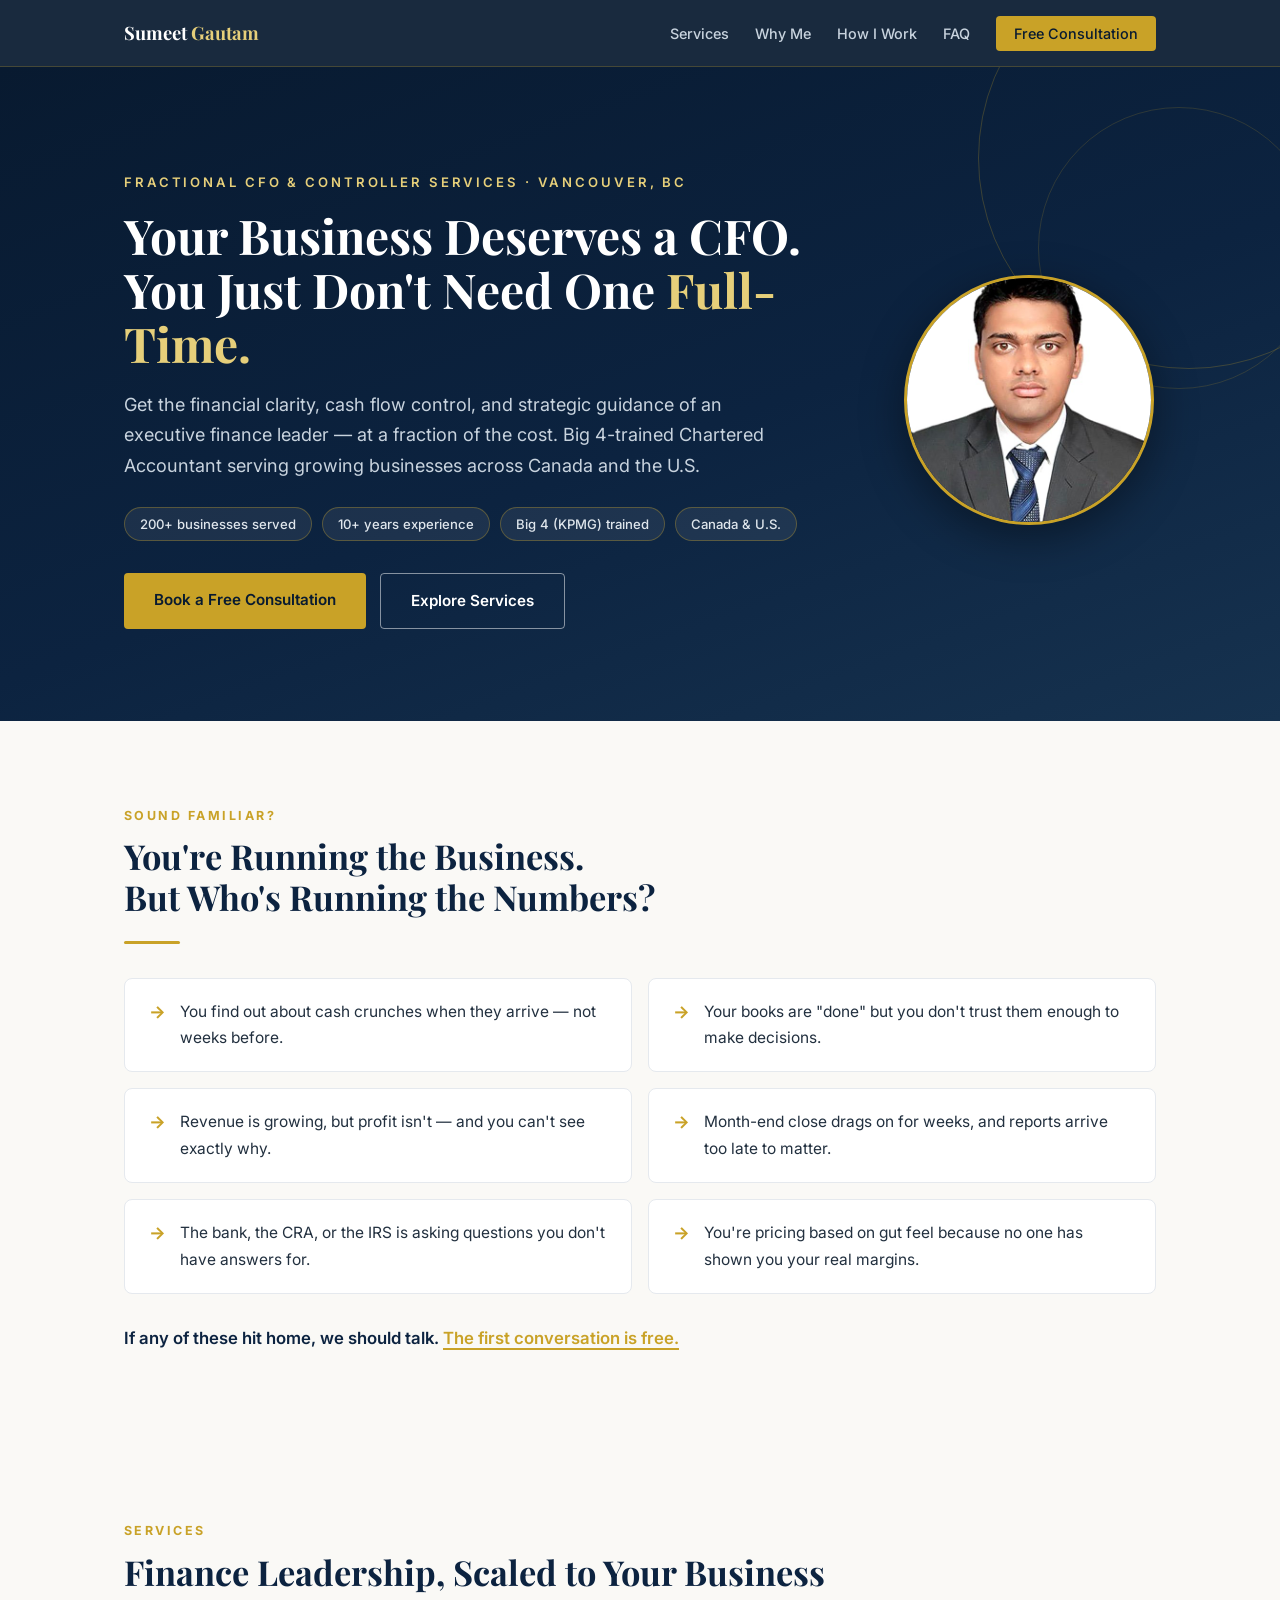
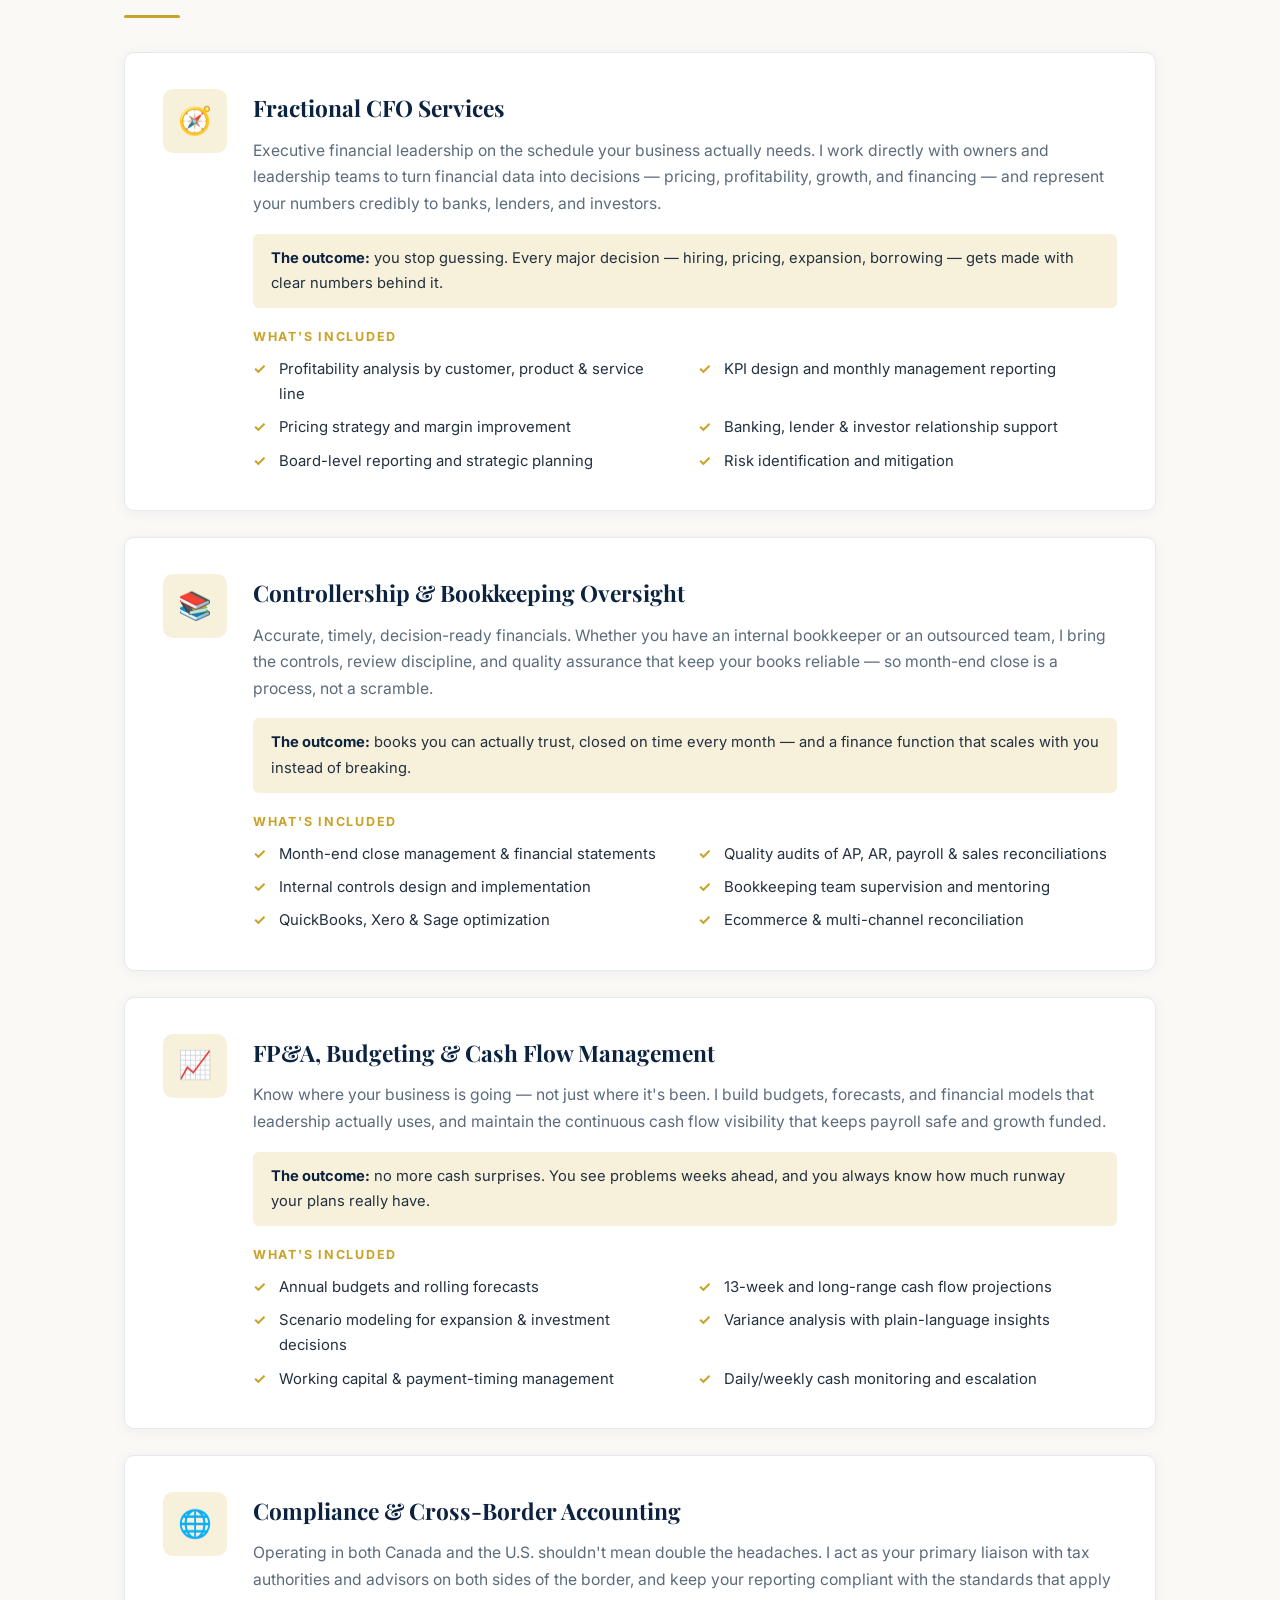
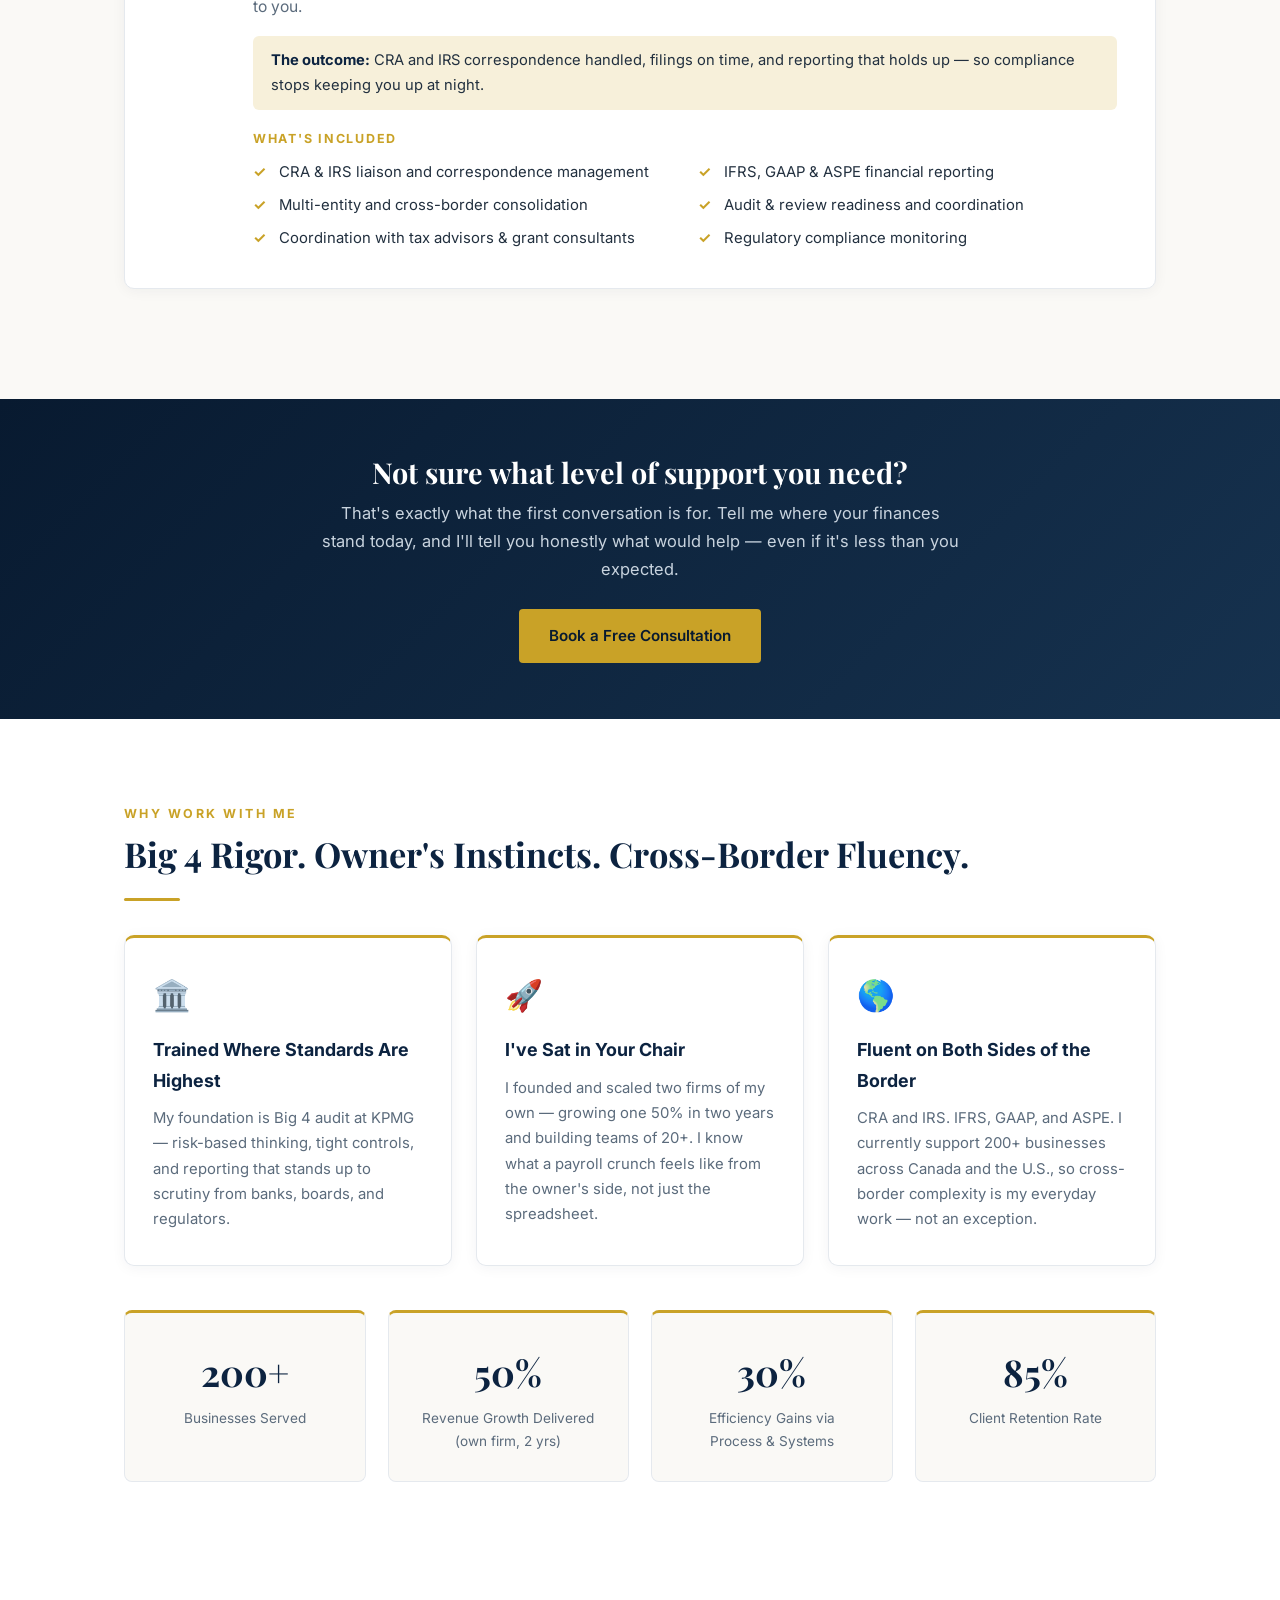
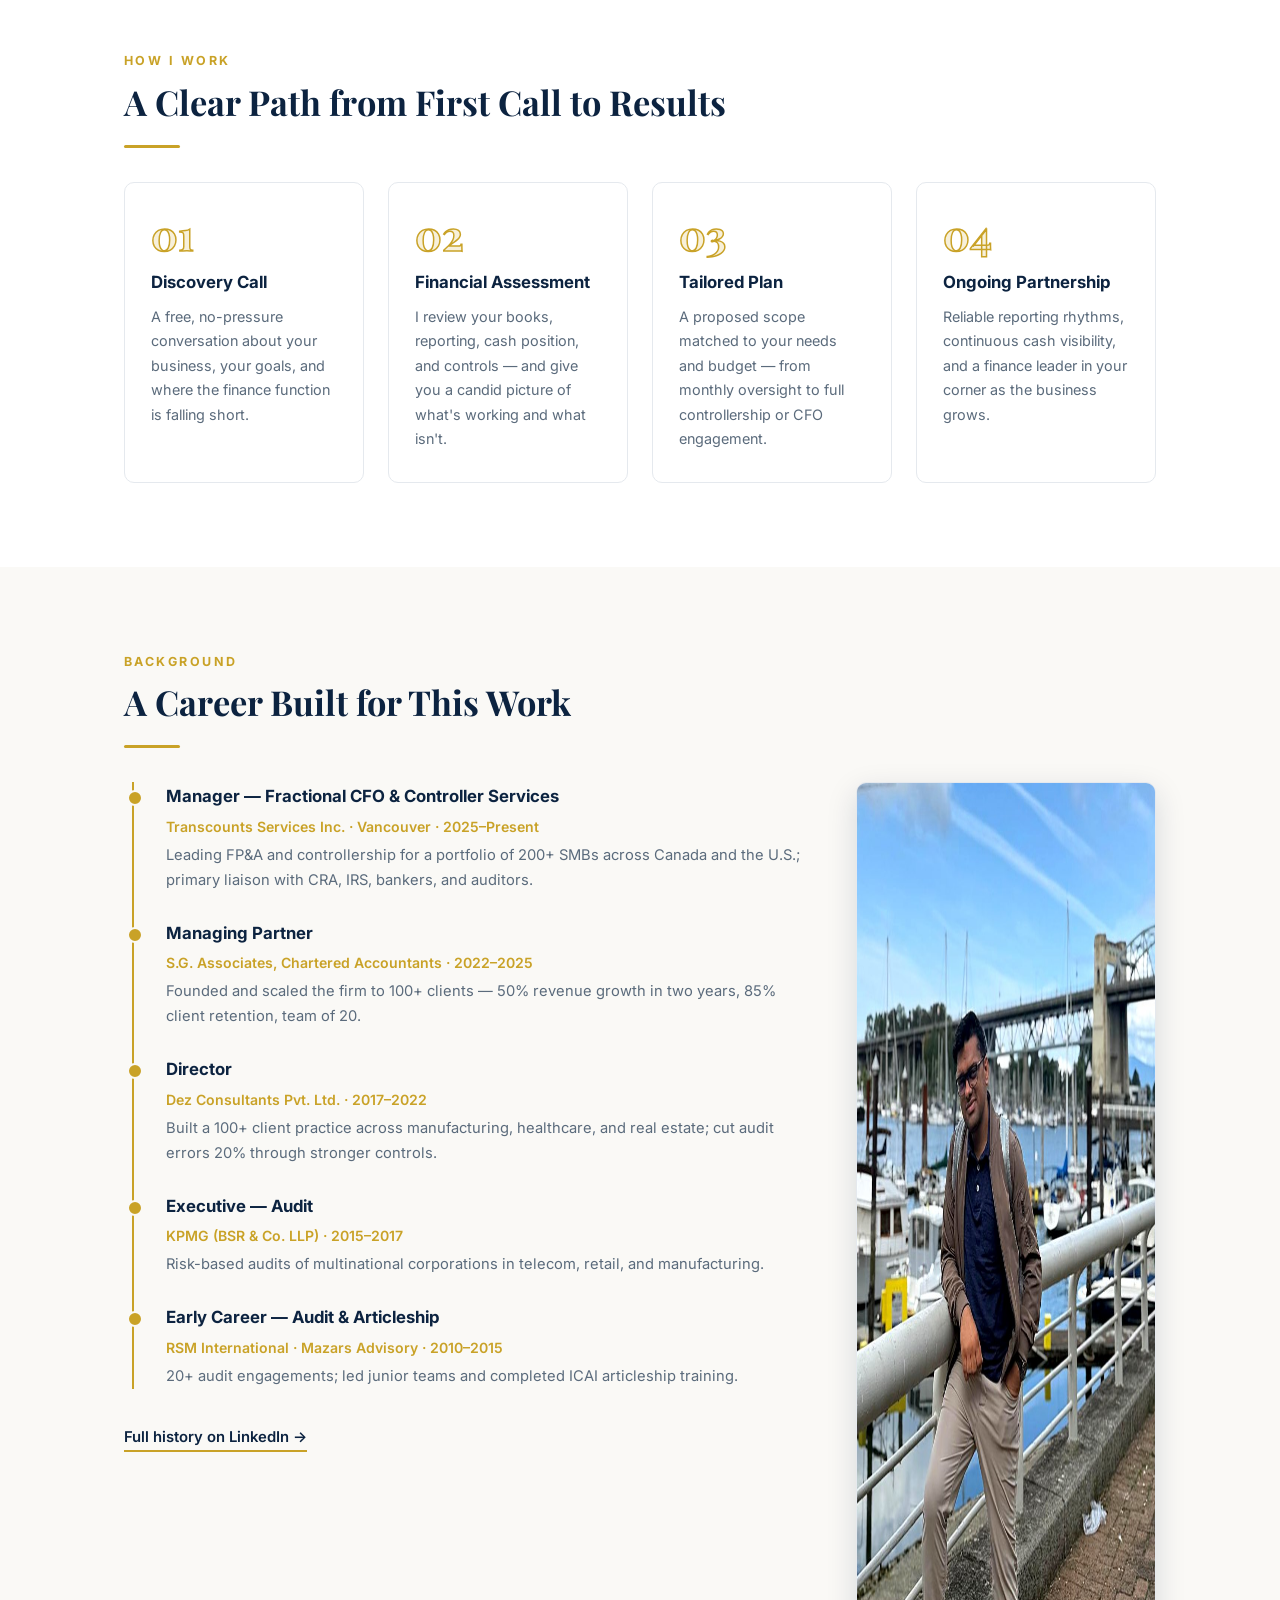
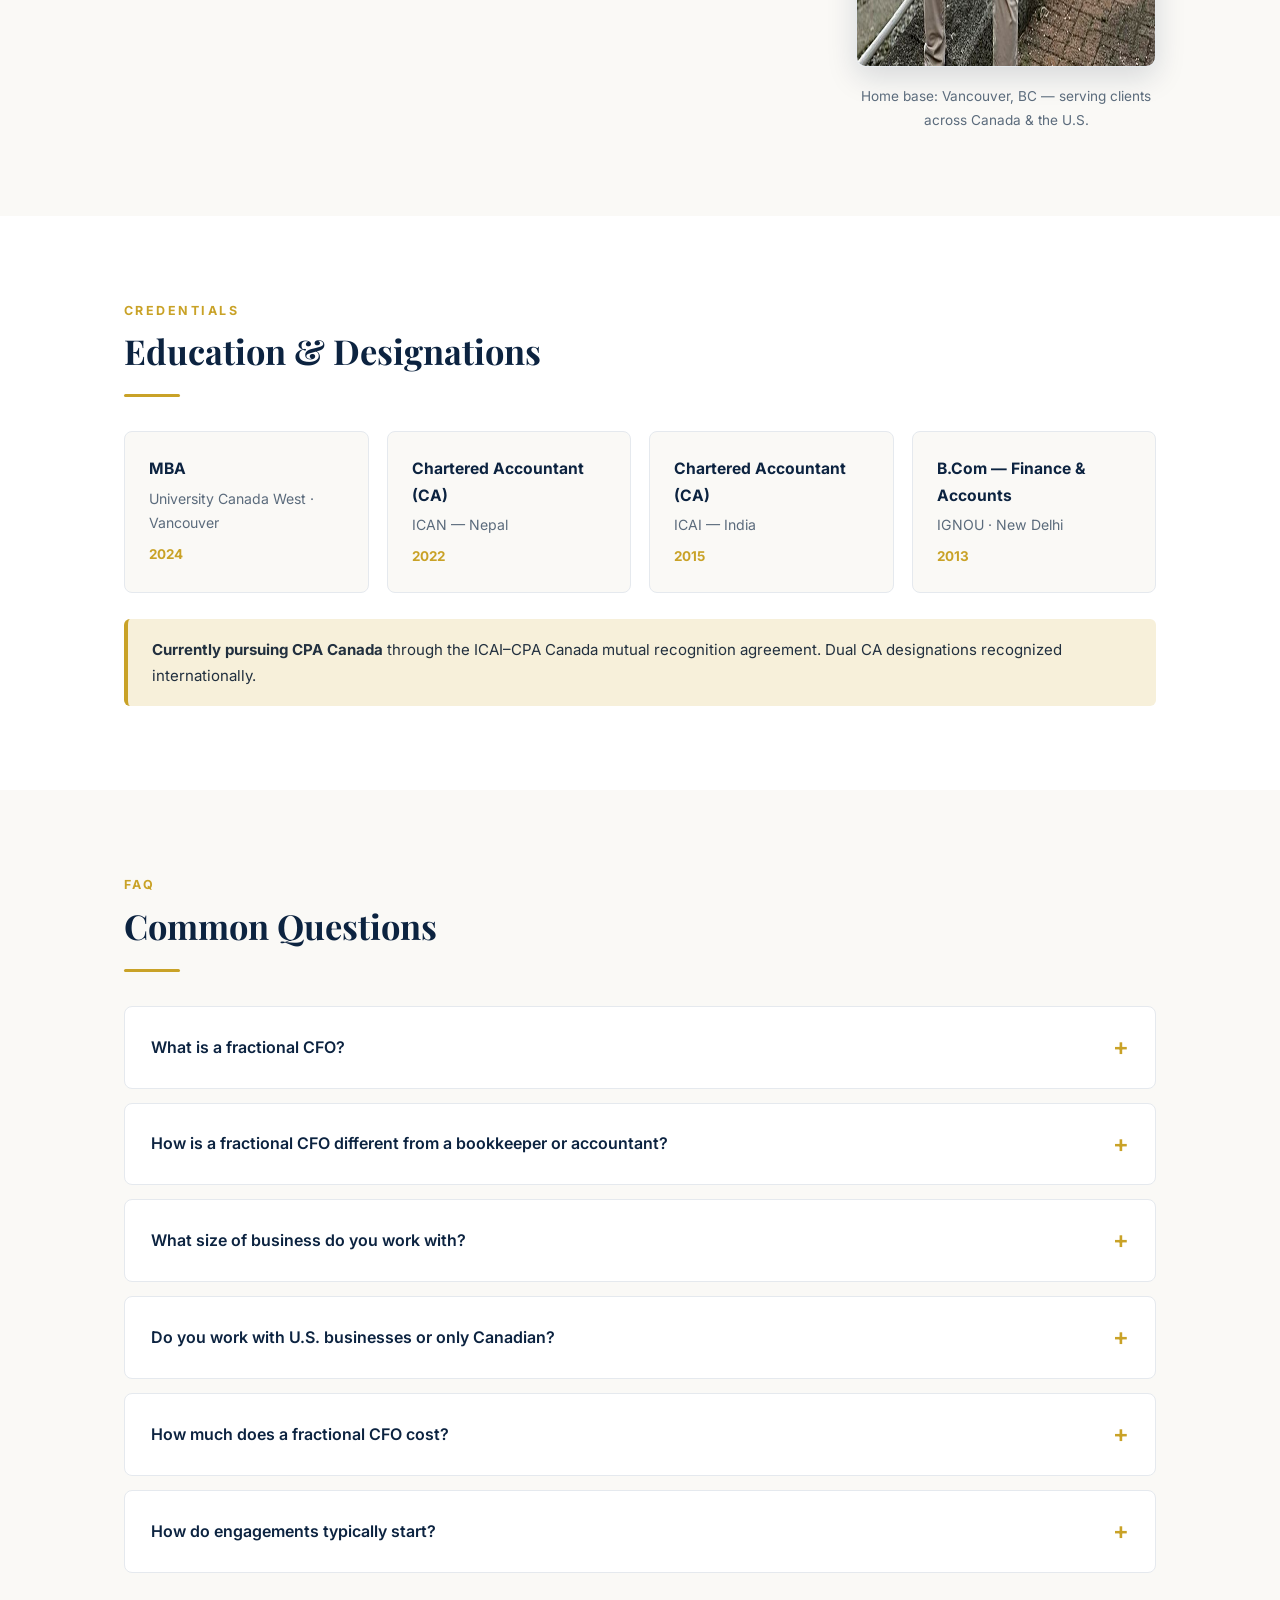
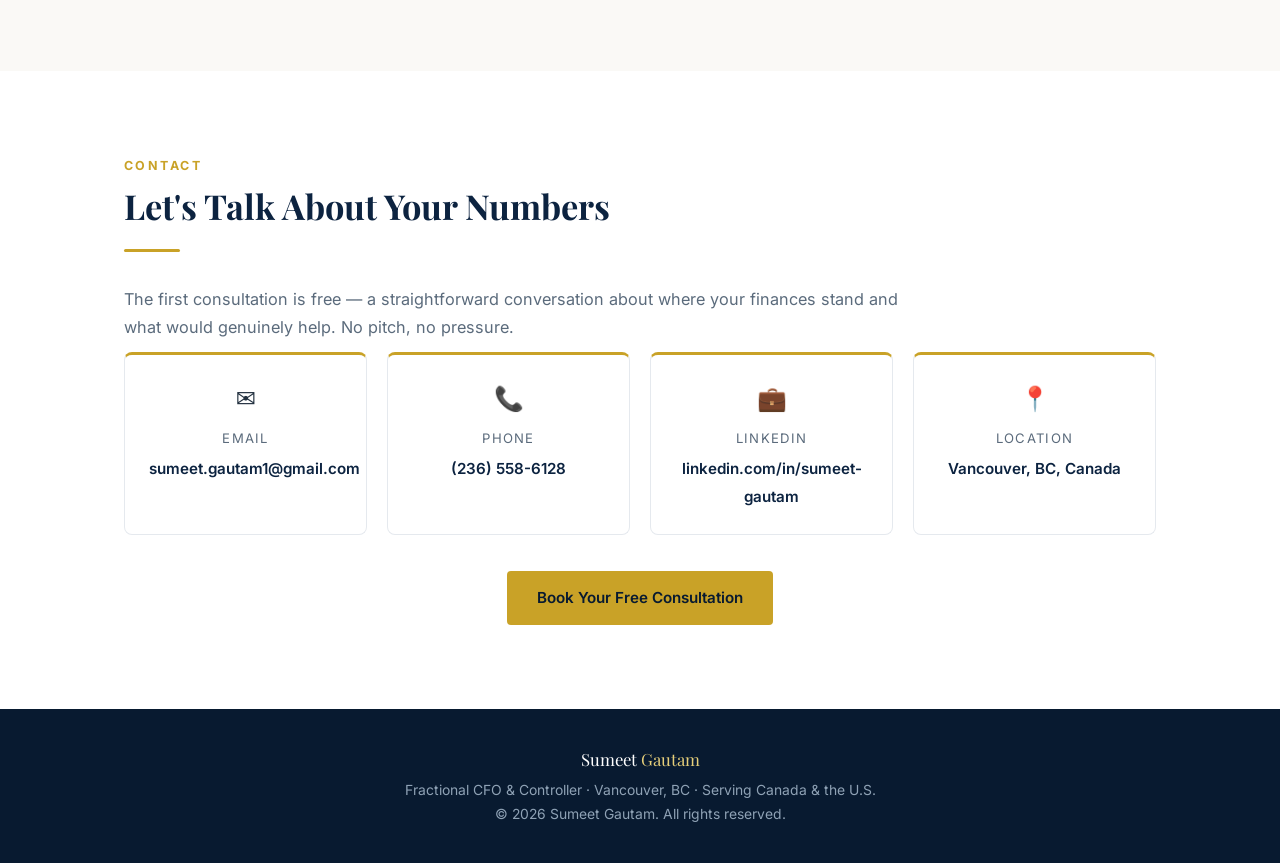
==== commit 8df9d31f: "Add files via upload" ====
--- a/index.html
+++ b/index.html
@@ -15,6 +15,9 @@
 <meta property="og:description" content="Executive finance leadership without the full-time cost. Serving SMBs across Canada and the U.S. from Vancouver, BC.">
 <meta property="og:url" content="https://sumeetgautamcfo.com/">
 <meta property="og:site_name" content="Sumeet Gautam — Fractional CFO">
+<meta property="og:image" content="https://sumeetgautamcfo.com/images/sumeet-headshot.jpg">
+<meta property="og:image:width" content="512">
+<meta property="og:image:height" content="512">
 
 <meta name="twitter:card" content="summary">
 <meta name="twitter:title" content="Fractional CFO &amp; Controller Services | Sumeet Gautam, CA">
@@ -36,6 +39,7 @@
   "email": "mailto:sumeet.gautam1@gmail.com",
   "telephone": "+1-236-558-6128",
   "url": "https://sumeetgautamcfo.com/",
+  "image": "https://sumeetgautamcfo.com/images/sumeet-headshot.jpg",
   "priceRange": "$$",
   "makesOffer": [
     { "@type": "Offer", "itemOffered": { "@type": "Service", "name": "Fractional CFO Services" } },
@@ -128,7 +132,9 @@
 header.hero{background:linear-gradient(160deg,var(--navy-deep) 0%,var(--navy) 55%,var(--navy-soft) 100%);color:#fff;padding:104px 0 92px;position:relative;overflow:hidden}
 header.hero::after{content:"";position:absolute;right:-120px;top:-120px;width:420px;height:420px;border-radius:50%;border:1px solid rgba(201,162,39,.25)}
 header.hero::before{content:"";position:absolute;right:-40px;top:40px;width:280px;height:280px;border-radius:50%;border:1px solid rgba(201,162,39,.18)}
-.hero-inner{position:relative;z-index:2;max-width:760px}
+.hero-flex{display:flex;align-items:center;gap:60px;position:relative;z-index:2}
+.hero-inner{max-width:720px}
+.hero-photo{width:250px;height:250px;border-radius:50%;object-fit:cover;border:3px solid var(--gold);box-shadow:0 12px 44px rgba(0,0,0,.4);flex-shrink:0}
 .eyebrow{color:var(--gold-soft);font-size:.82rem;font-weight:600;text-transform:uppercase;letter-spacing:.22em;margin-bottom:16px}
 .hero h1{font-size:3rem;line-height:1.12;margin-bottom:18px}
 .hero h1 em{color:var(--gold-soft);font-style:normal}
@@ -204,6 +210,10 @@
 .t-item p{font-size:.92rem;color:var(--muted);margin-top:4px;max-width:720px}
 .linkedin-link{display:inline-block;margin-top:10px;color:var(--navy);font-weight:600;font-size:.93rem;text-decoration:none;border-bottom:2px solid var(--gold)}
 
+.bg-flex{display:grid;grid-template-columns:1fr 300px;gap:46px;align-items:start}
+.side-photo{width:100%;border-radius:10px;border:1px solid var(--line);box-shadow:0 10px 30px rgba(12,35,64,.15)}
+.side-cap{font-size:.85rem;color:var(--muted);margin-top:10px;text-align:center}
+
 /* Credentials */
 .edu-grid{display:grid;grid-template-columns:repeat(auto-fit,minmax(240px,1fr));gap:18px}
 .edu{background:var(--ivory);border:1px solid var(--line);border-radius:8px;padding:24px}
@@ -243,6 +253,10 @@
   .nav-links.open{display:flex}
   .menu-btn{display:block}
   .hero h1{font-size:2.15rem}
+  .hero-flex{flex-direction:column-reverse;text-align:center;gap:30px}
+  .hero-photo{width:175px;height:175px}
+  .trust-row,.cta-row{justify-content:center}
+  .bg-flex{grid-template-columns:1fr}
   .service{grid-template-columns:1fr;padding:28px 24px}
   .steps,.why-grid{grid-template-columns:1fr}
 }
@@ -265,7 +279,8 @@
 </nav>
 
 <header class="hero" id="top">
-  <div class="container hero-inner">
+  <div class="container hero-flex">
+  <div class="hero-inner">
     <p class="eyebrow">Fractional CFO &amp; Controller Services · Vancouver, BC</p>
     <h1>Your Business Deserves a CFO.<br>You Just Don't Need One <em>Full-Time.</em></h1>
     <p class="tagline">Get the financial clarity, cash flow control, and strategic guidance of an executive finance leader — at a fraction of the cost. Big 4-trained Chartered Accountant serving growing businesses across Canada and the U.S.</p>
@@ -279,6 +294,8 @@
       <a class="btn btn-gold" href="#contact">Book a Free Consultation</a>
       <a class="btn btn-outline" href="#services">Explore Services</a>
     </div>
+  </div>
+  <img class="hero-photo" src="images/sumeet-headshot.jpg" alt="Sumeet Gautam, Chartered Accountant and Fractional CFO in Vancouver, BC" width="512" height="512">
   </div>
 </header>
 
@@ -435,6 +452,8 @@
       <h2>A Career Built for This Work</h2>
       <div class="gold-rule"></div>
     </div>
+    <div class="bg-flex">
+    <div>
     <div class="timeline reveal">
       <div class="t-item"><h3>Manager — Fractional CFO &amp; Controller Services</h3><p class="t-org">Transcounts Services Inc. · Vancouver · 2025–Present</p><p>Leading FP&amp;A and controllership for a portfolio of 200+ SMBs across Canada and the U.S.; primary liaison with CRA, IRS, bankers, and auditors.</p></div>
       <div class="t-item"><h3>Managing Partner</h3><p class="t-org">S.G. Associates, Chartered Accountants · 2022–2025</p><p>Founded and scaled the firm to 100+ clients — 50% revenue growth in two years, 85% client retention, team of 20.</p></div>
@@ -443,6 +462,12 @@
       <div class="t-item"><h3>Early Career — Audit &amp; Articleship</h3><p class="t-org">RSM International · Mazars Advisory · 2010–2015</p><p>20+ audit engagements; led junior teams and completed ICAI articleship training.</p></div>
     </div>
     <a class="linkedin-link reveal" href="https://www.linkedin.com/in/sumeet-gautam" target="_blank" rel="noopener">Full history on LinkedIn →</a>
+    </div>
+    <figure class="reveal">
+      <img class="side-photo" src="images/sumeet-vancouver.jpg" alt="Sumeet Gautam at False Creek marina in Vancouver, BC" width="800" height="885" loading="lazy">
+      <figcaption class="side-cap">Home base: Vancouver, BC — serving clients across Canada &amp; the U.S.</figcaption>
+    </figure>
+    </div>
   </div>
 </section>
 
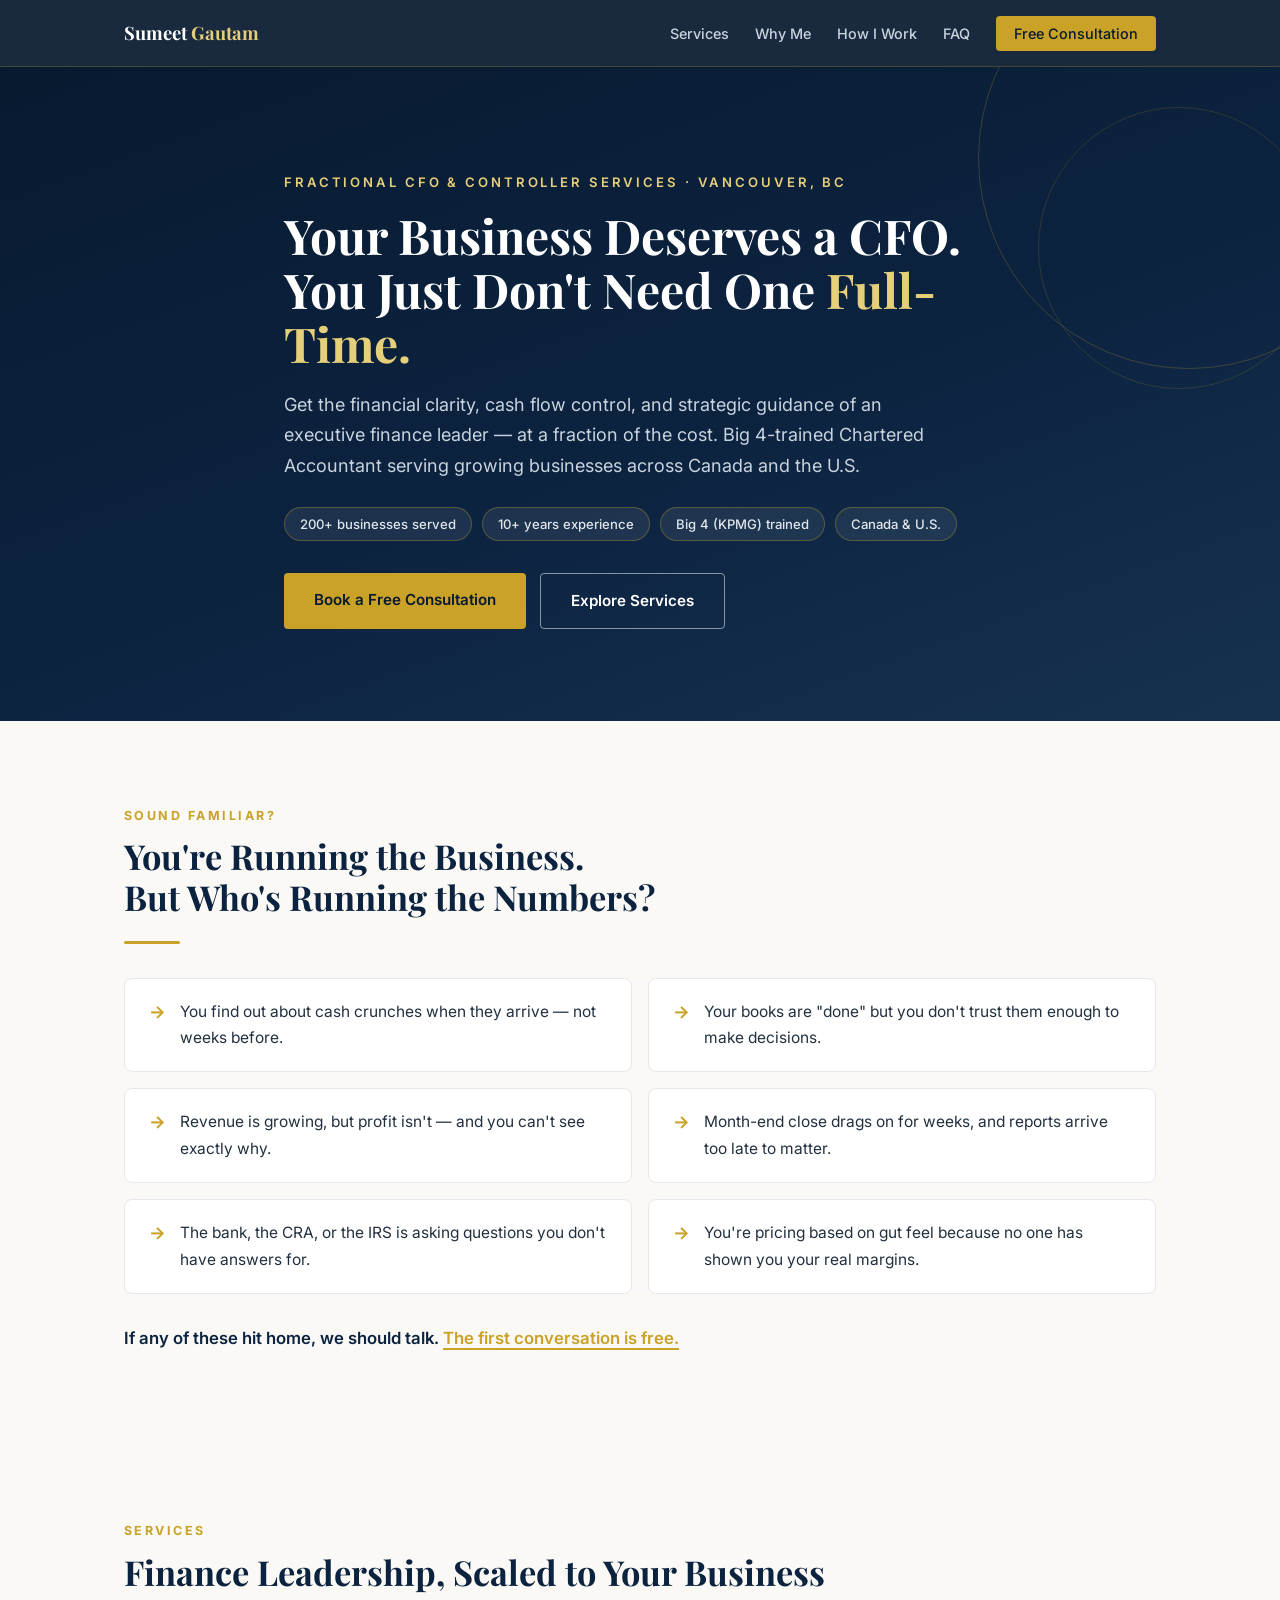
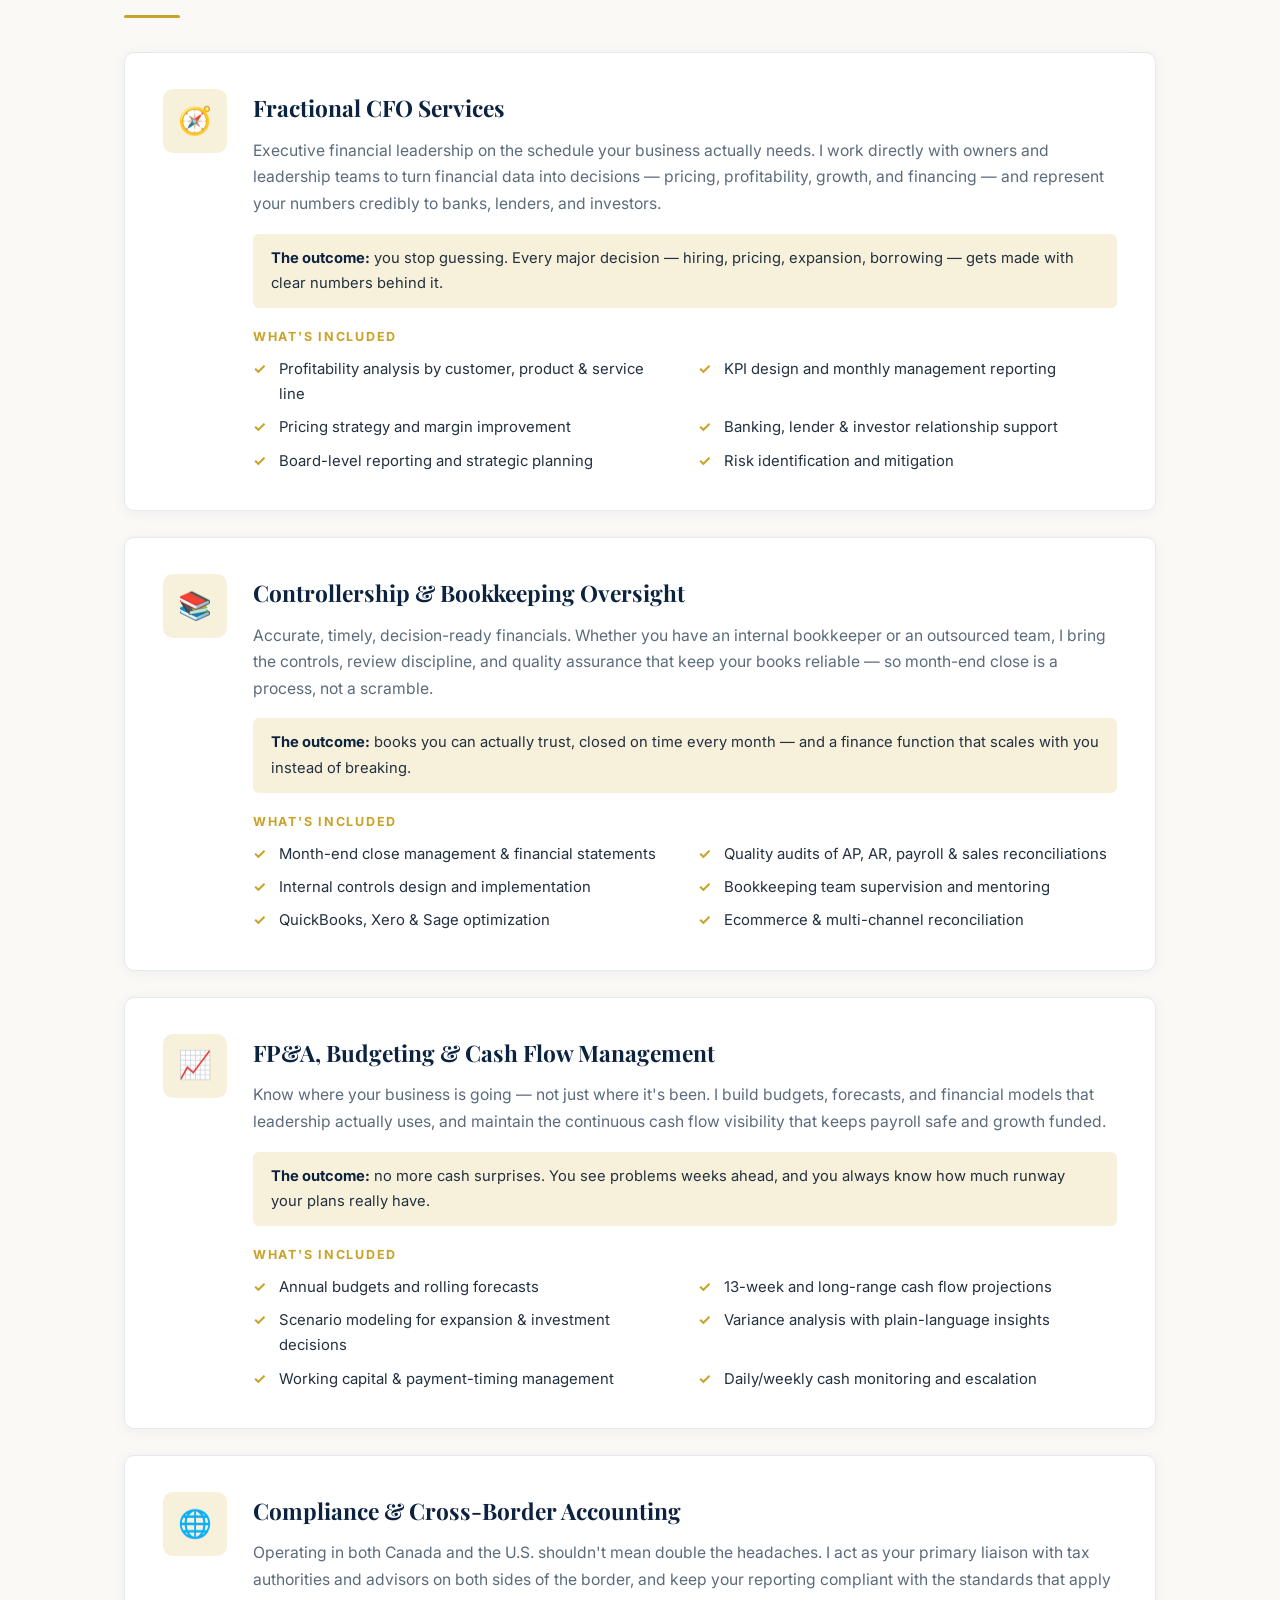
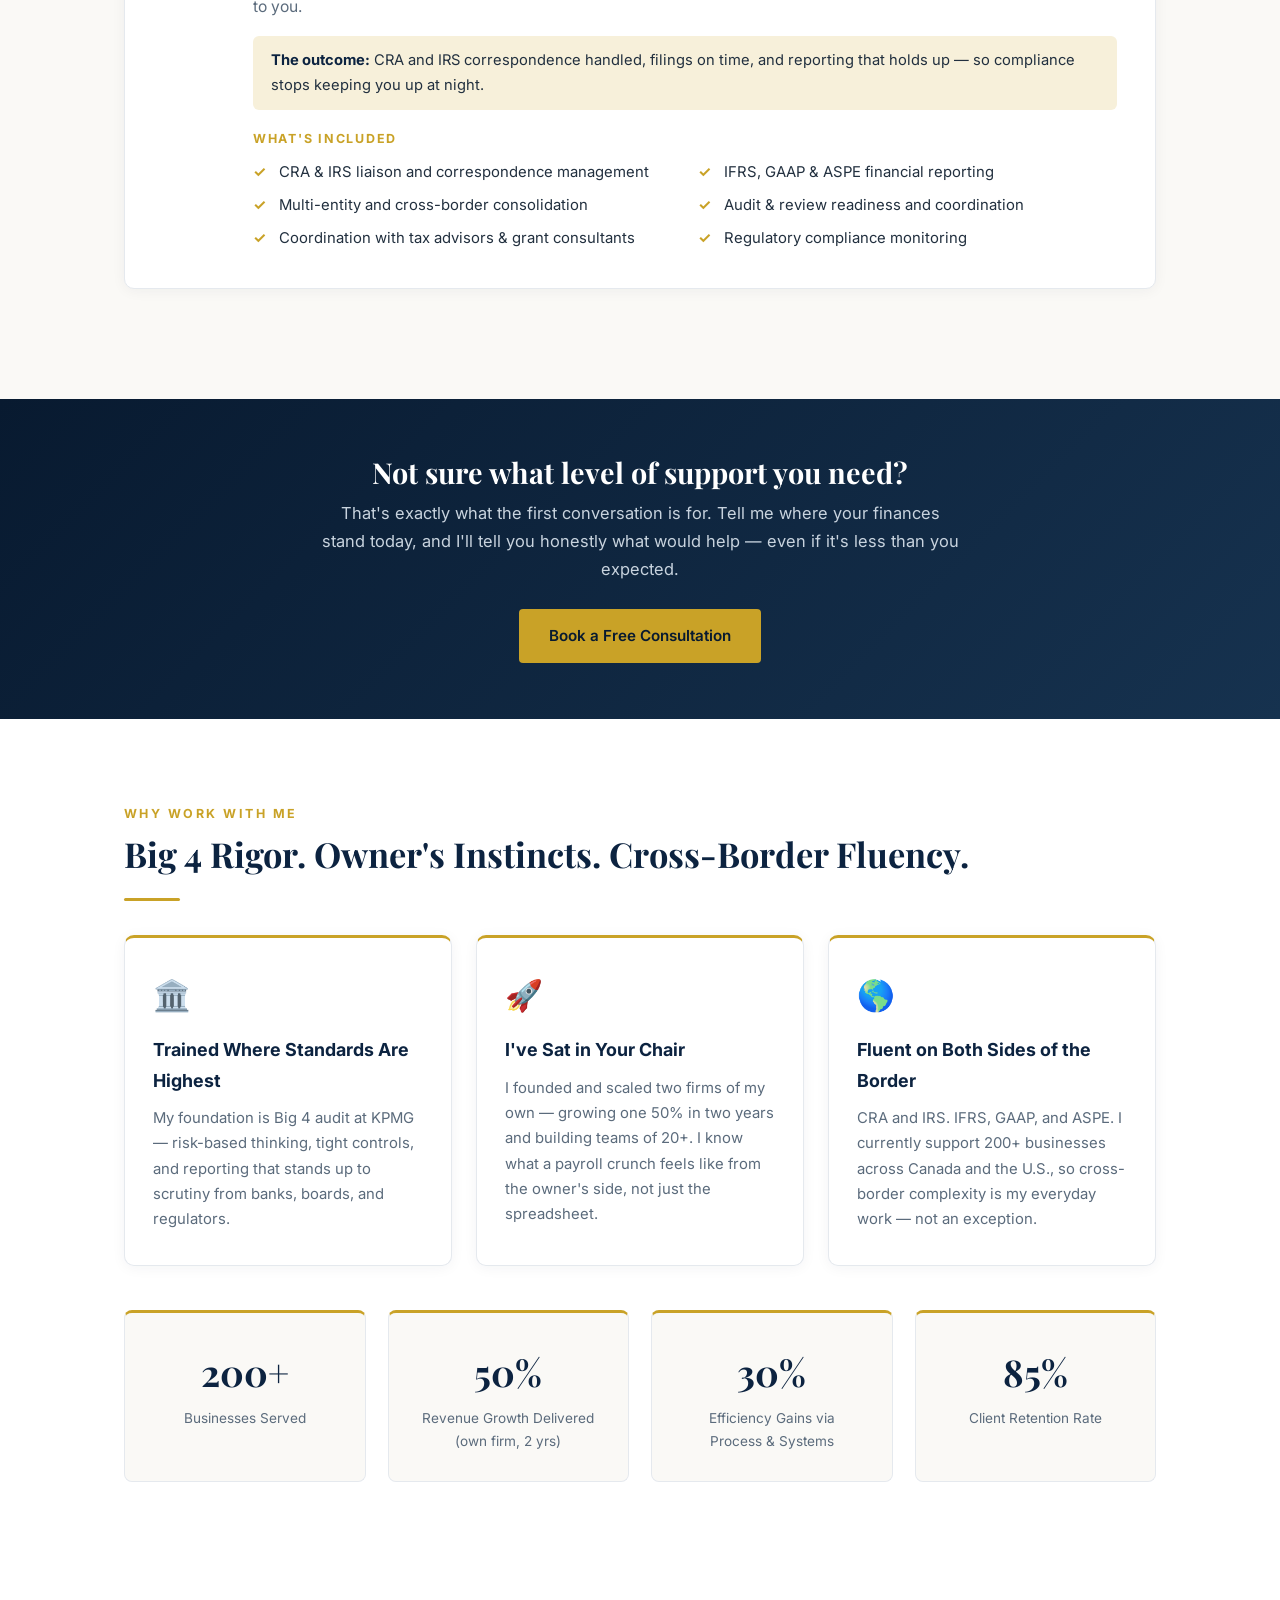
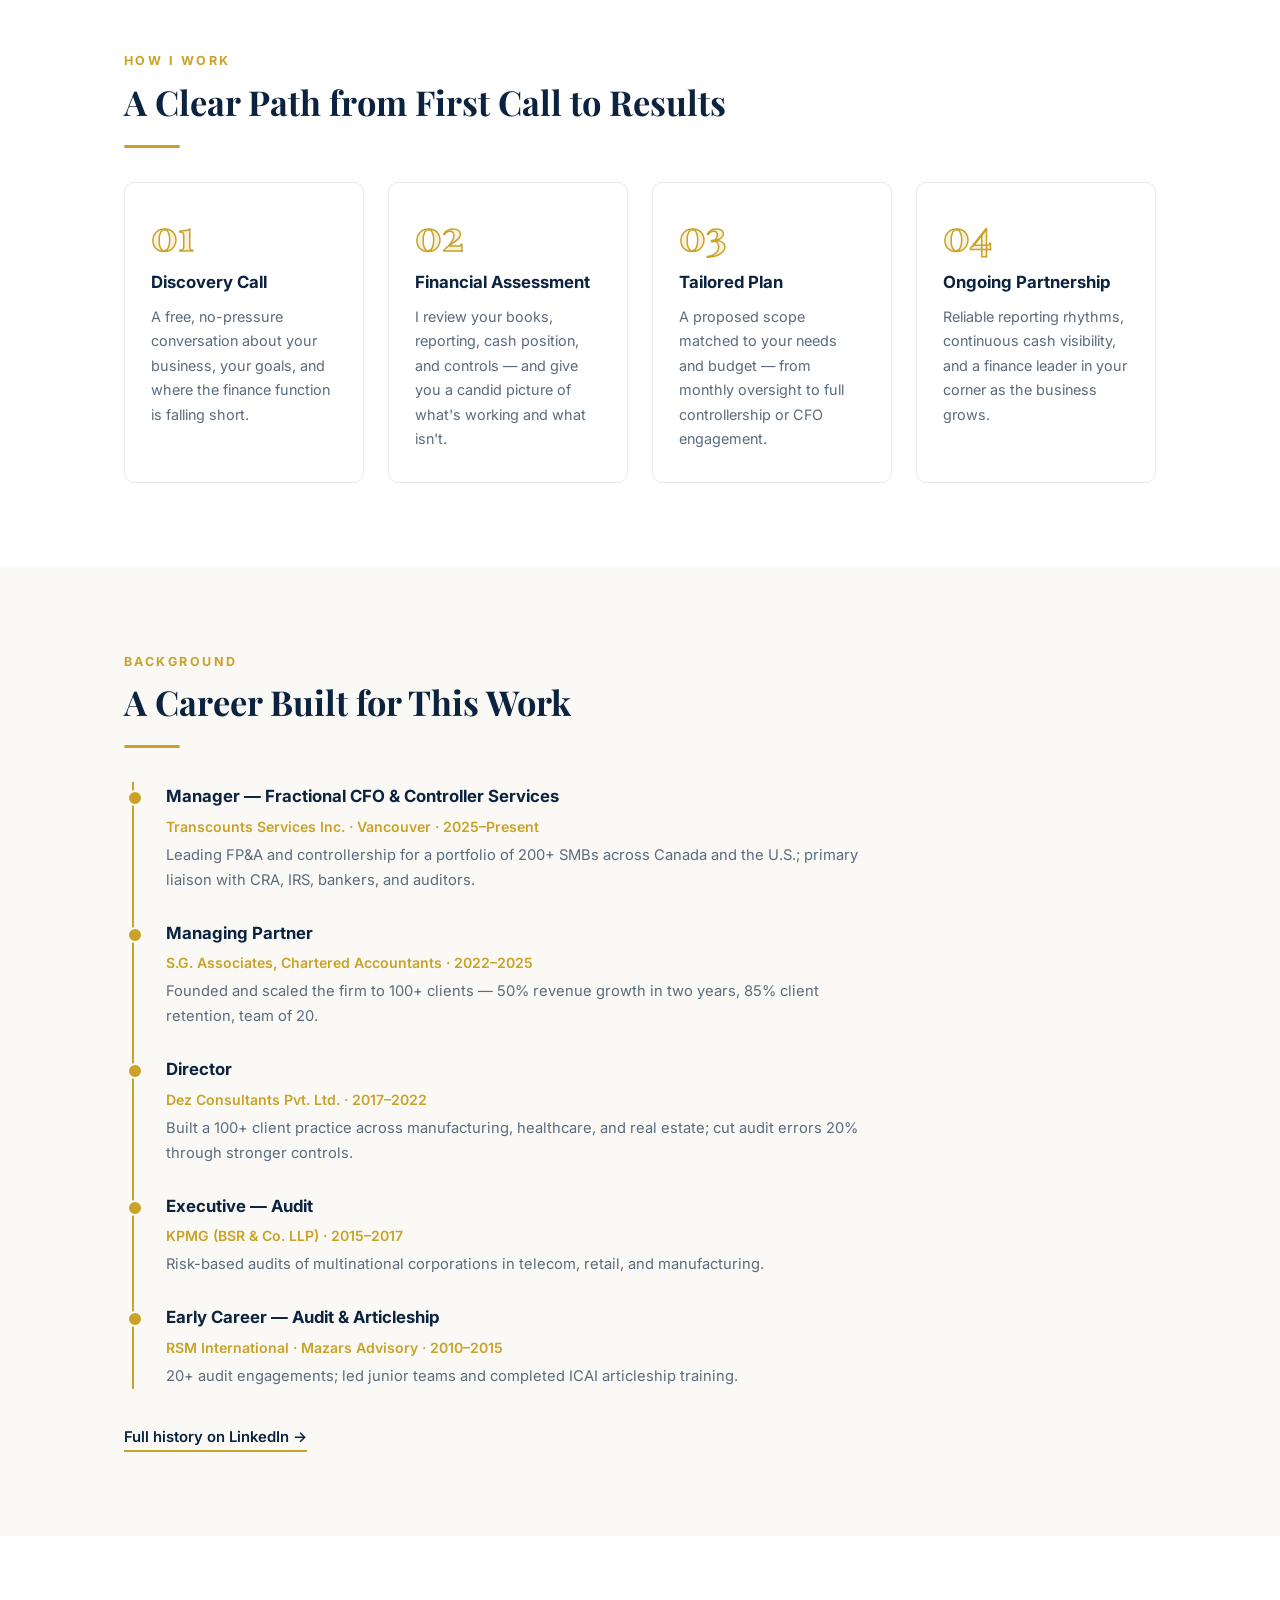
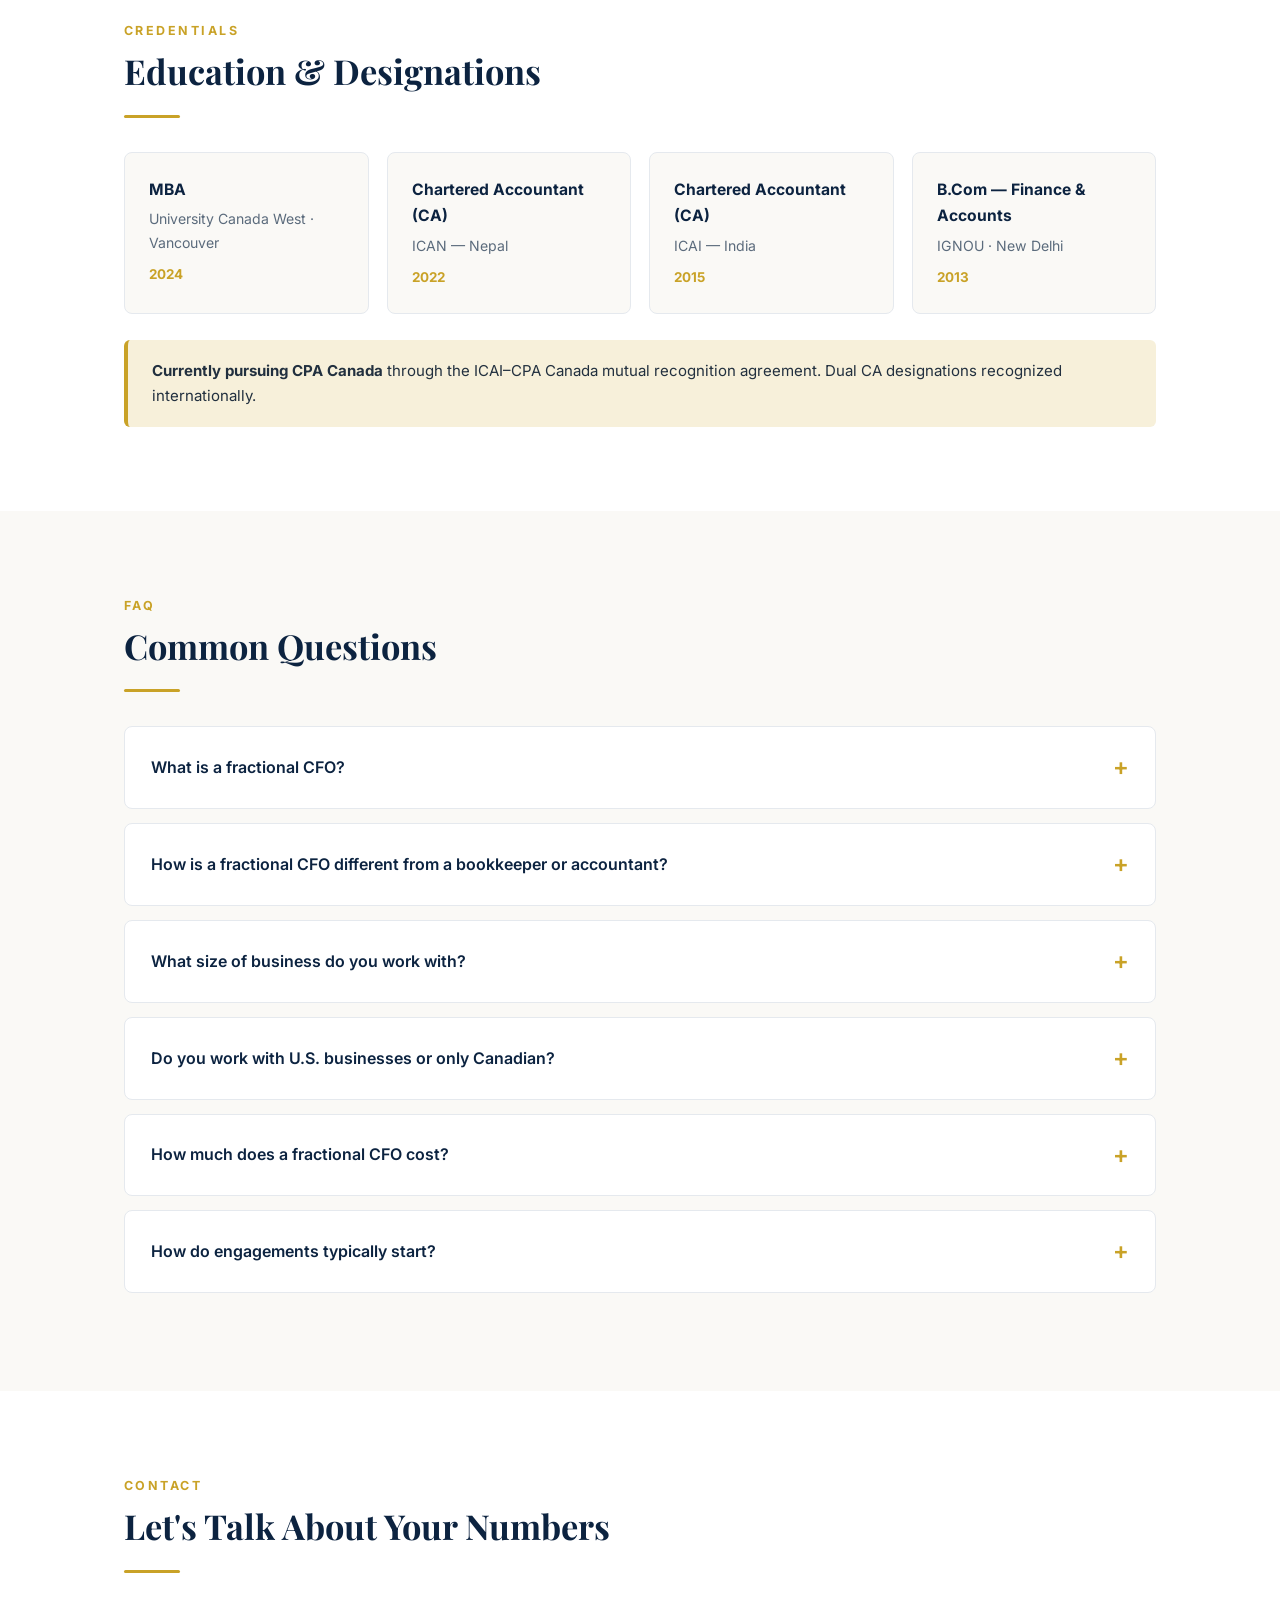
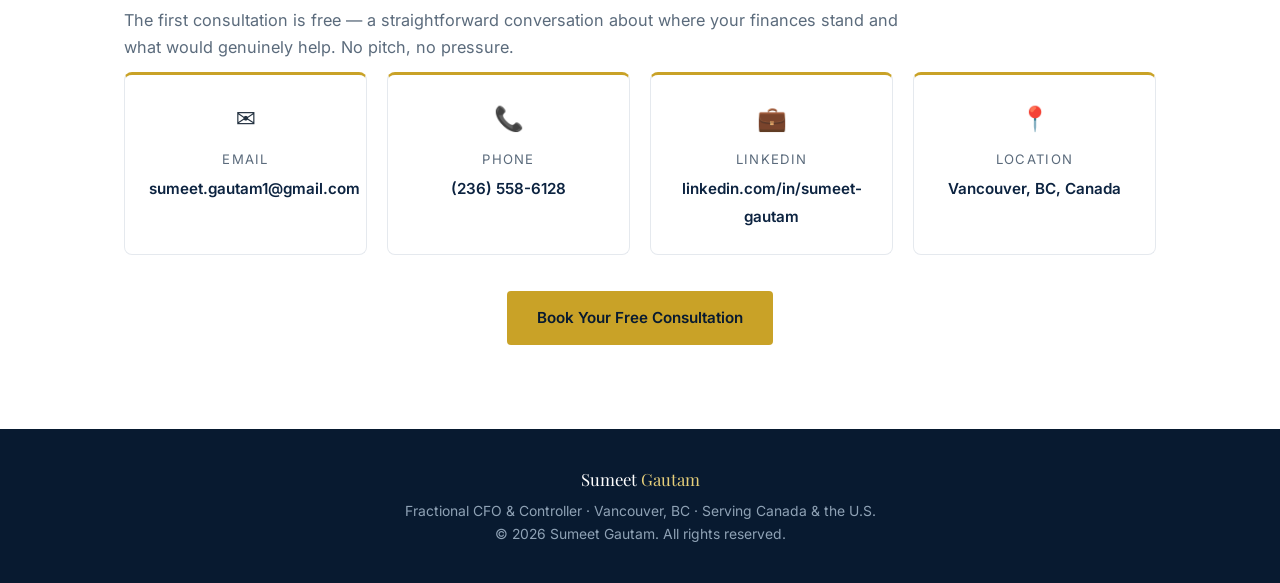
==== commit 53891a9e: "Add files via upload" ====
--- a/index.html
+++ b/index.html
@@ -15,9 +15,6 @@
 <meta property="og:description" content="Executive finance leadership without the full-time cost. Serving SMBs across Canada and the U.S. from Vancouver, BC.">
 <meta property="og:url" content="https://sumeetgautamcfo.com/">
 <meta property="og:site_name" content="Sumeet Gautam — Fractional CFO">
-<meta property="og:image" content="https://sumeetgautamcfo.com/images/sumeet-headshot.jpg">
-<meta property="og:image:width" content="512">
-<meta property="og:image:height" content="512">
 
 <meta name="twitter:card" content="summary">
 <meta name="twitter:title" content="Fractional CFO &amp; Controller Services | Sumeet Gautam, CA">
@@ -39,7 +36,6 @@
   "email": "mailto:sumeet.gautam1@gmail.com",
   "telephone": "+1-236-558-6128",
   "url": "https://sumeetgautamcfo.com/",
-  "image": "https://sumeetgautamcfo.com/images/sumeet-headshot.jpg",
   "priceRange": "$$",
   "makesOffer": [
     { "@type": "Offer", "itemOffered": { "@type": "Service", "name": "Fractional CFO Services" } },
@@ -132,9 +128,7 @@
 header.hero{background:linear-gradient(160deg,var(--navy-deep) 0%,var(--navy) 55%,var(--navy-soft) 100%);color:#fff;padding:104px 0 92px;position:relative;overflow:hidden}
 header.hero::after{content:"";position:absolute;right:-120px;top:-120px;width:420px;height:420px;border-radius:50%;border:1px solid rgba(201,162,39,.25)}
 header.hero::before{content:"";position:absolute;right:-40px;top:40px;width:280px;height:280px;border-radius:50%;border:1px solid rgba(201,162,39,.18)}
-.hero-flex{display:flex;align-items:center;gap:60px;position:relative;z-index:2}
-.hero-inner{max-width:720px}
-.hero-photo{width:250px;height:250px;border-radius:50%;object-fit:cover;border:3px solid var(--gold);box-shadow:0 12px 44px rgba(0,0,0,.4);flex-shrink:0}
+.hero-inner{position:relative;z-index:2;max-width:760px}
 .eyebrow{color:var(--gold-soft);font-size:.82rem;font-weight:600;text-transform:uppercase;letter-spacing:.22em;margin-bottom:16px}
 .hero h1{font-size:3rem;line-height:1.12;margin-bottom:18px}
 .hero h1 em{color:var(--gold-soft);font-style:normal}
@@ -210,10 +204,6 @@
 .t-item p{font-size:.92rem;color:var(--muted);margin-top:4px;max-width:720px}
 .linkedin-link{display:inline-block;margin-top:10px;color:var(--navy);font-weight:600;font-size:.93rem;text-decoration:none;border-bottom:2px solid var(--gold)}
 
-.bg-flex{display:grid;grid-template-columns:1fr 300px;gap:46px;align-items:start}
-.side-photo{width:100%;border-radius:10px;border:1px solid var(--line);box-shadow:0 10px 30px rgba(12,35,64,.15)}
-.side-cap{font-size:.85rem;color:var(--muted);margin-top:10px;text-align:center}
-
 /* Credentials */
 .edu-grid{display:grid;grid-template-columns:repeat(auto-fit,minmax(240px,1fr));gap:18px}
 .edu{background:var(--ivory);border:1px solid var(--line);border-radius:8px;padding:24px}
@@ -253,10 +243,6 @@
   .nav-links.open{display:flex}
   .menu-btn{display:block}
   .hero h1{font-size:2.15rem}
-  .hero-flex{flex-direction:column-reverse;text-align:center;gap:30px}
-  .hero-photo{width:175px;height:175px}
-  .trust-row,.cta-row{justify-content:center}
-  .bg-flex{grid-template-columns:1fr}
   .service{grid-template-columns:1fr;padding:28px 24px}
   .steps,.why-grid{grid-template-columns:1fr}
 }
@@ -279,8 +265,7 @@
 </nav>
 
 <header class="hero" id="top">
-  <div class="container hero-flex">
-  <div class="hero-inner">
+  <div class="container hero-inner">
     <p class="eyebrow">Fractional CFO &amp; Controller Services · Vancouver, BC</p>
     <h1>Your Business Deserves a CFO.<br>You Just Don't Need One <em>Full-Time.</em></h1>
     <p class="tagline">Get the financial clarity, cash flow control, and strategic guidance of an executive finance leader — at a fraction of the cost. Big 4-trained Chartered Accountant serving growing businesses across Canada and the U.S.</p>
@@ -294,8 +279,6 @@
       <a class="btn btn-gold" href="#contact">Book a Free Consultation</a>
       <a class="btn btn-outline" href="#services">Explore Services</a>
     </div>
-  </div>
-  <img class="hero-photo" src="images/sumeet-headshot.jpg" alt="Sumeet Gautam, Chartered Accountant and Fractional CFO in Vancouver, BC" width="512" height="512">
   </div>
 </header>
 
@@ -452,8 +435,6 @@
       <h2>A Career Built for This Work</h2>
       <div class="gold-rule"></div>
     </div>
-    <div class="bg-flex">
-    <div>
     <div class="timeline reveal">
       <div class="t-item"><h3>Manager — Fractional CFO &amp; Controller Services</h3><p class="t-org">Transcounts Services Inc. · Vancouver · 2025–Present</p><p>Leading FP&amp;A and controllership for a portfolio of 200+ SMBs across Canada and the U.S.; primary liaison with CRA, IRS, bankers, and auditors.</p></div>
       <div class="t-item"><h3>Managing Partner</h3><p class="t-org">S.G. Associates, Chartered Accountants · 2022–2025</p><p>Founded and scaled the firm to 100+ clients — 50% revenue growth in two years, 85% client retention, team of 20.</p></div>
@@ -462,12 +443,6 @@
       <div class="t-item"><h3>Early Career — Audit &amp; Articleship</h3><p class="t-org">RSM International · Mazars Advisory · 2010–2015</p><p>20+ audit engagements; led junior teams and completed ICAI articleship training.</p></div>
     </div>
     <a class="linkedin-link reveal" href="https://www.linkedin.com/in/sumeet-gautam" target="_blank" rel="noopener">Full history on LinkedIn →</a>
-    </div>
-    <figure class="reveal">
-      <img class="side-photo" src="images/sumeet-vancouver.jpg" alt="Sumeet Gautam at False Creek marina in Vancouver, BC" width="800" height="885" loading="lazy">
-      <figcaption class="side-cap">Home base: Vancouver, BC — serving clients across Canada &amp; the U.S.</figcaption>
-    </figure>
-    </div>
   </div>
 </section>
 
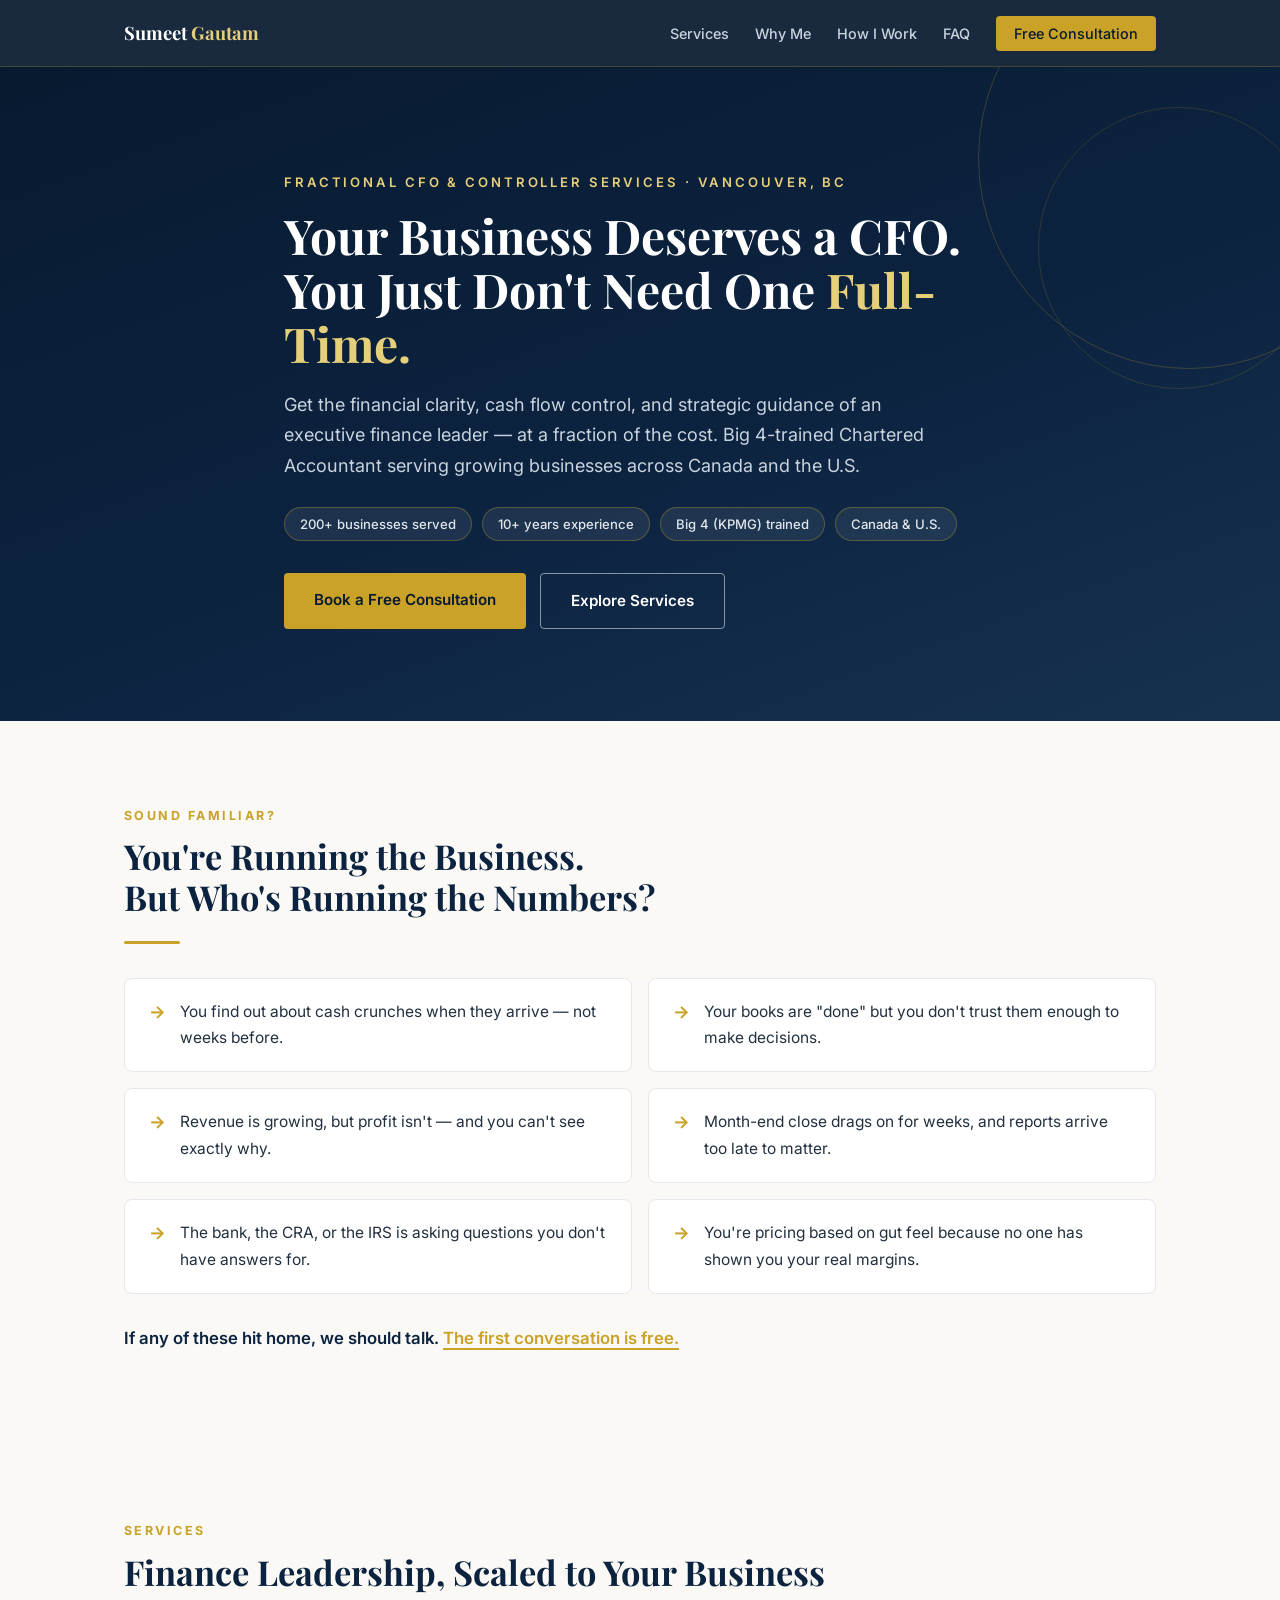
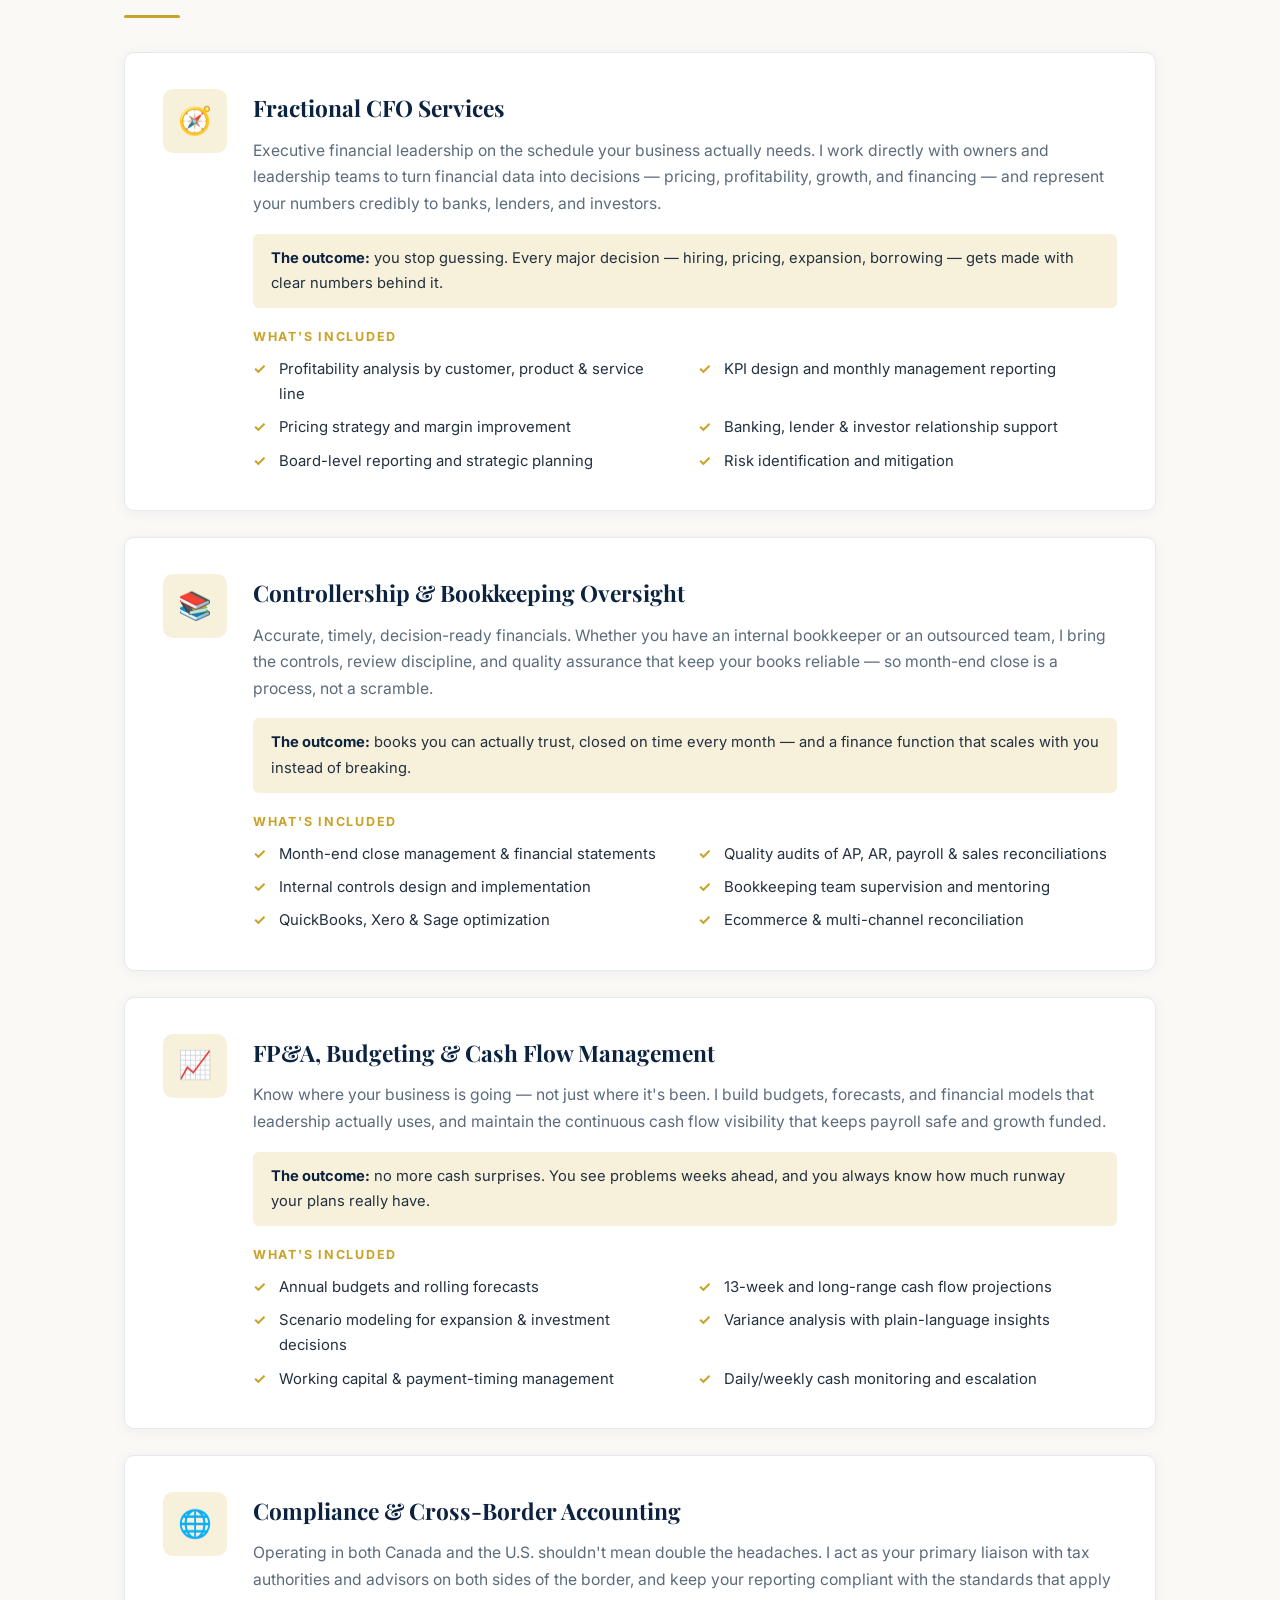
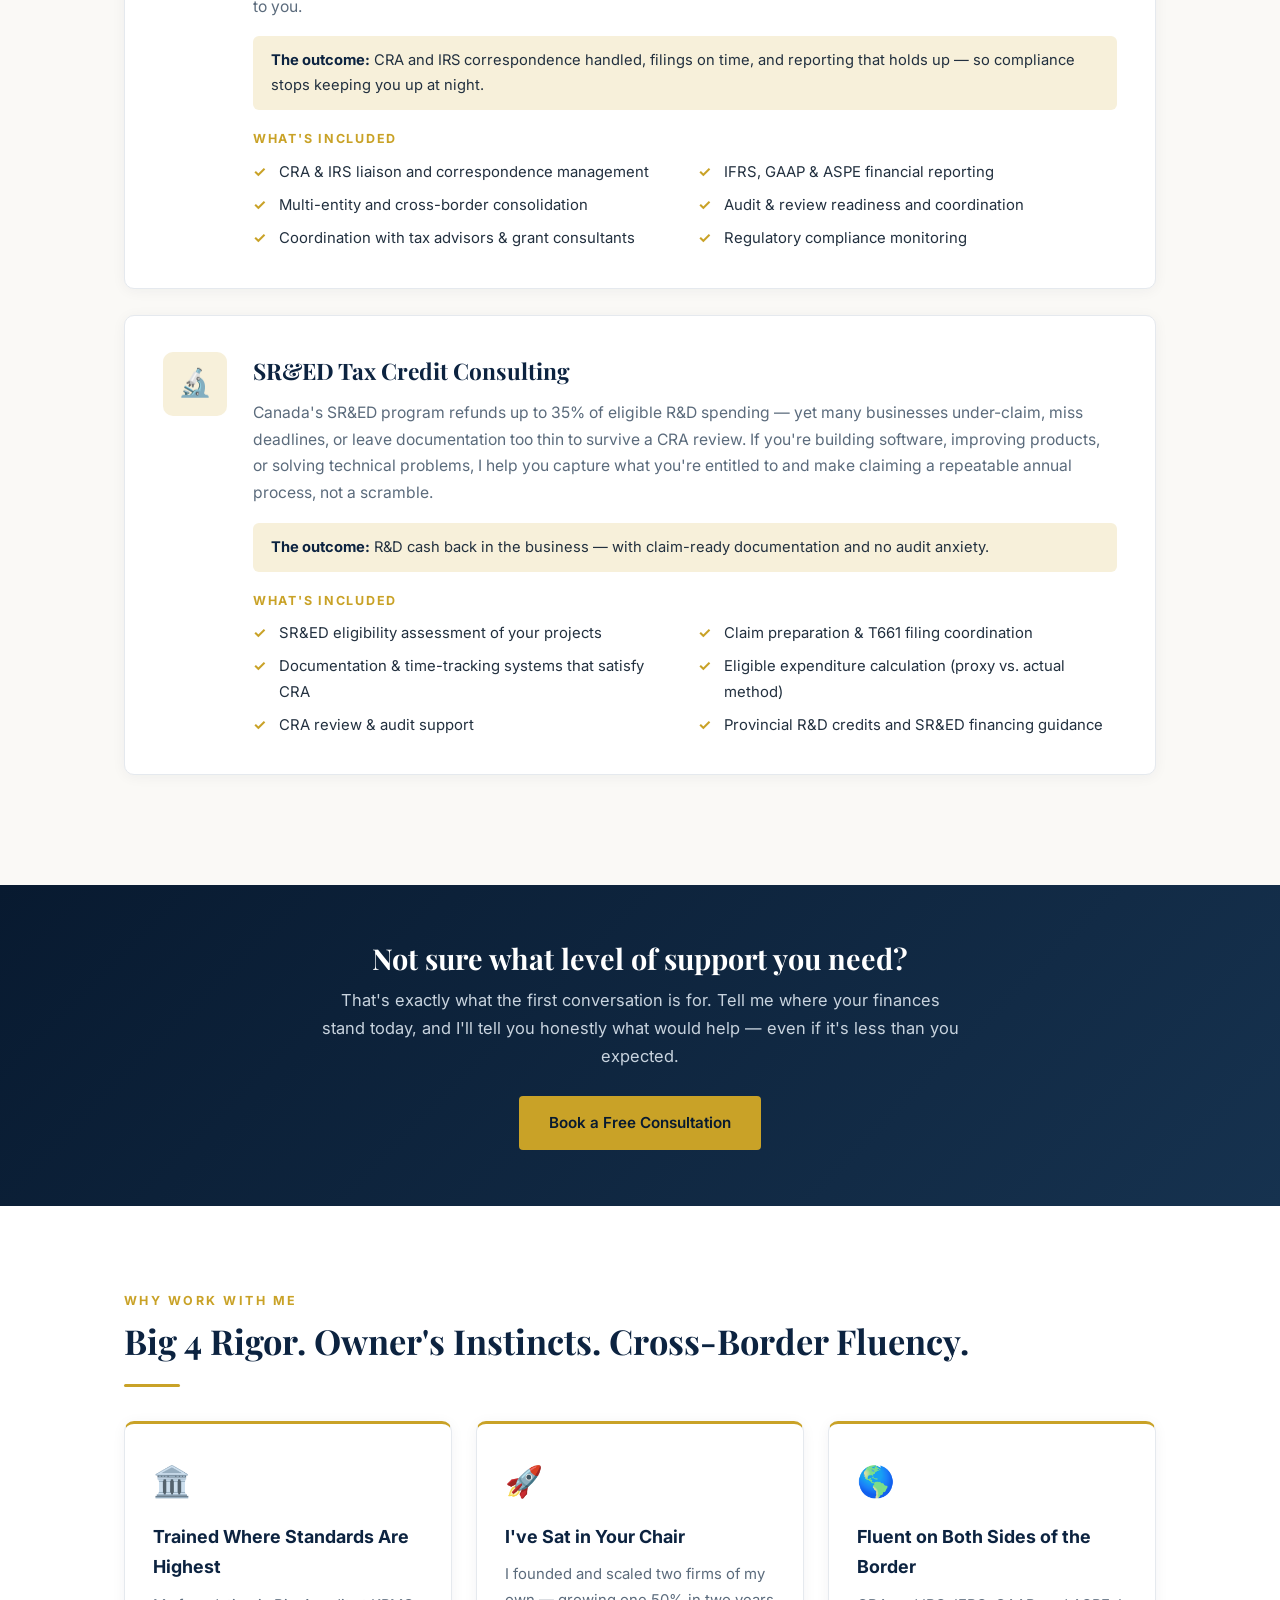
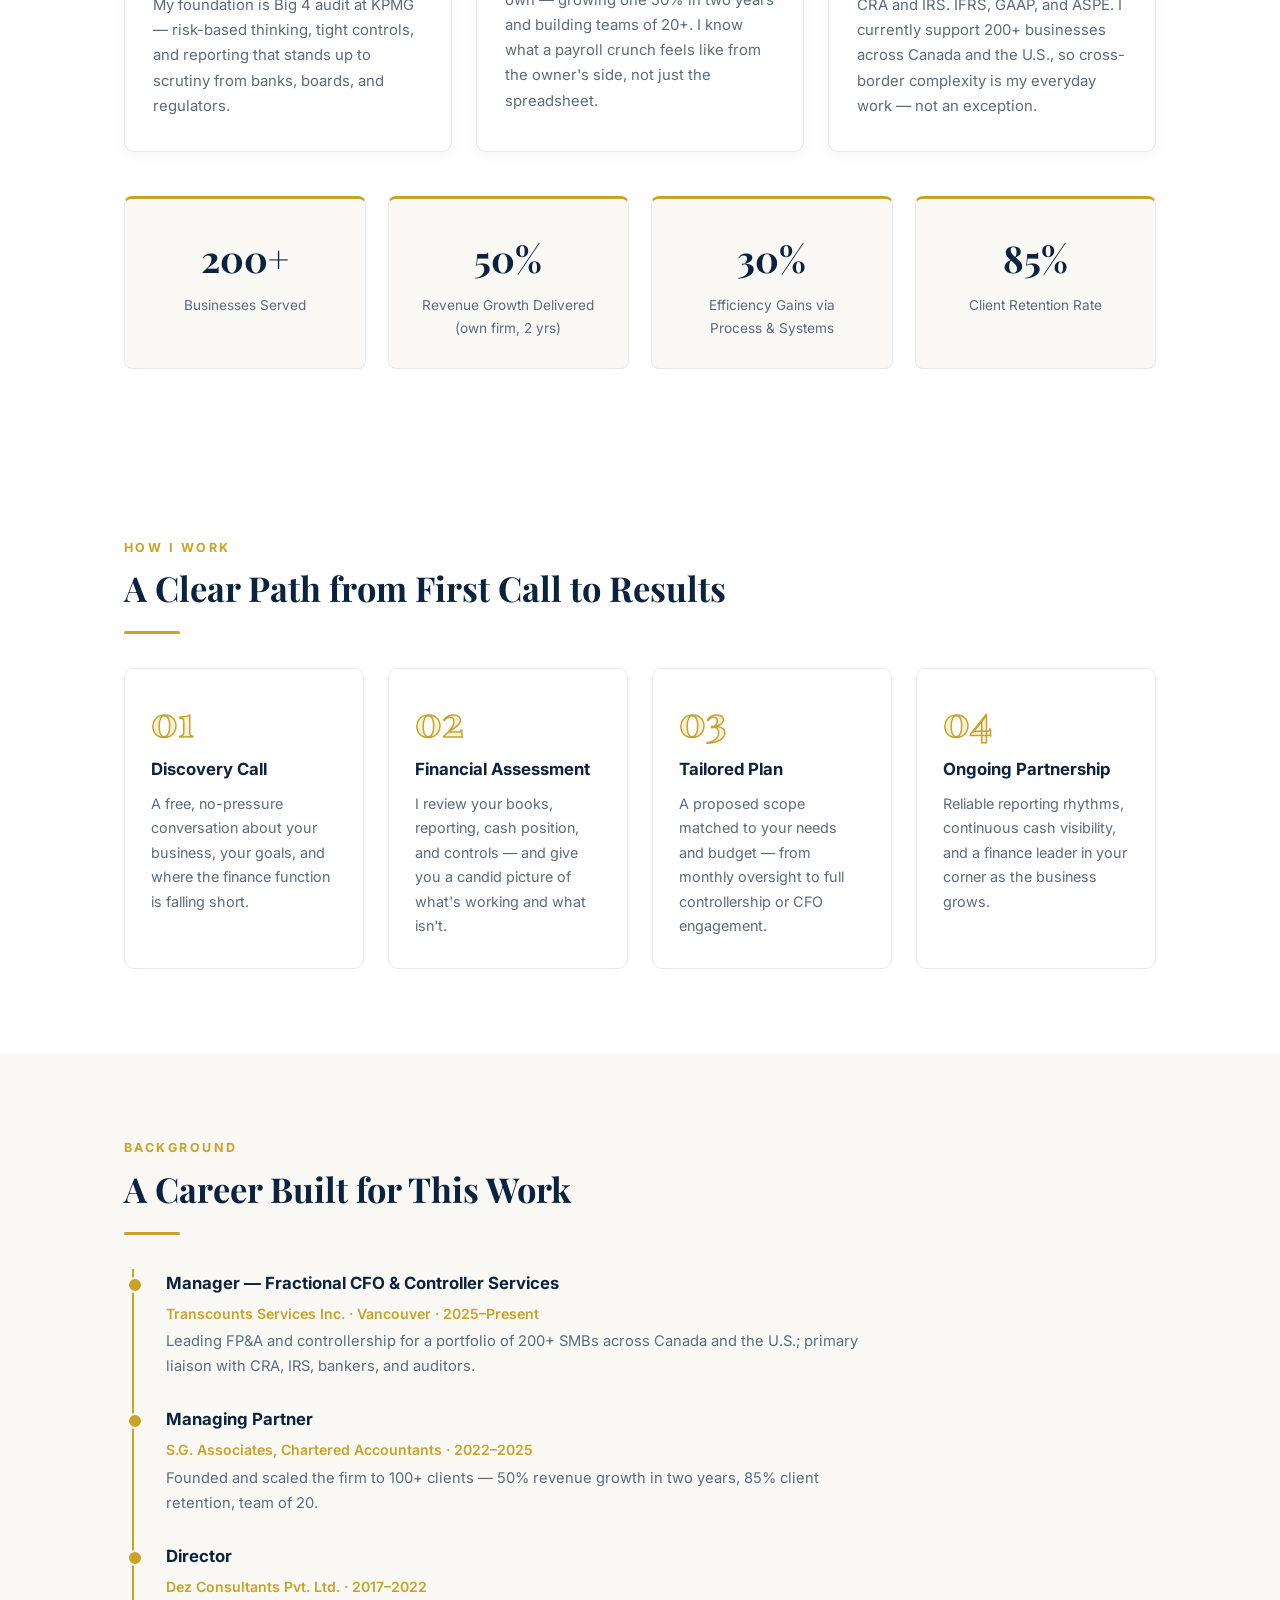
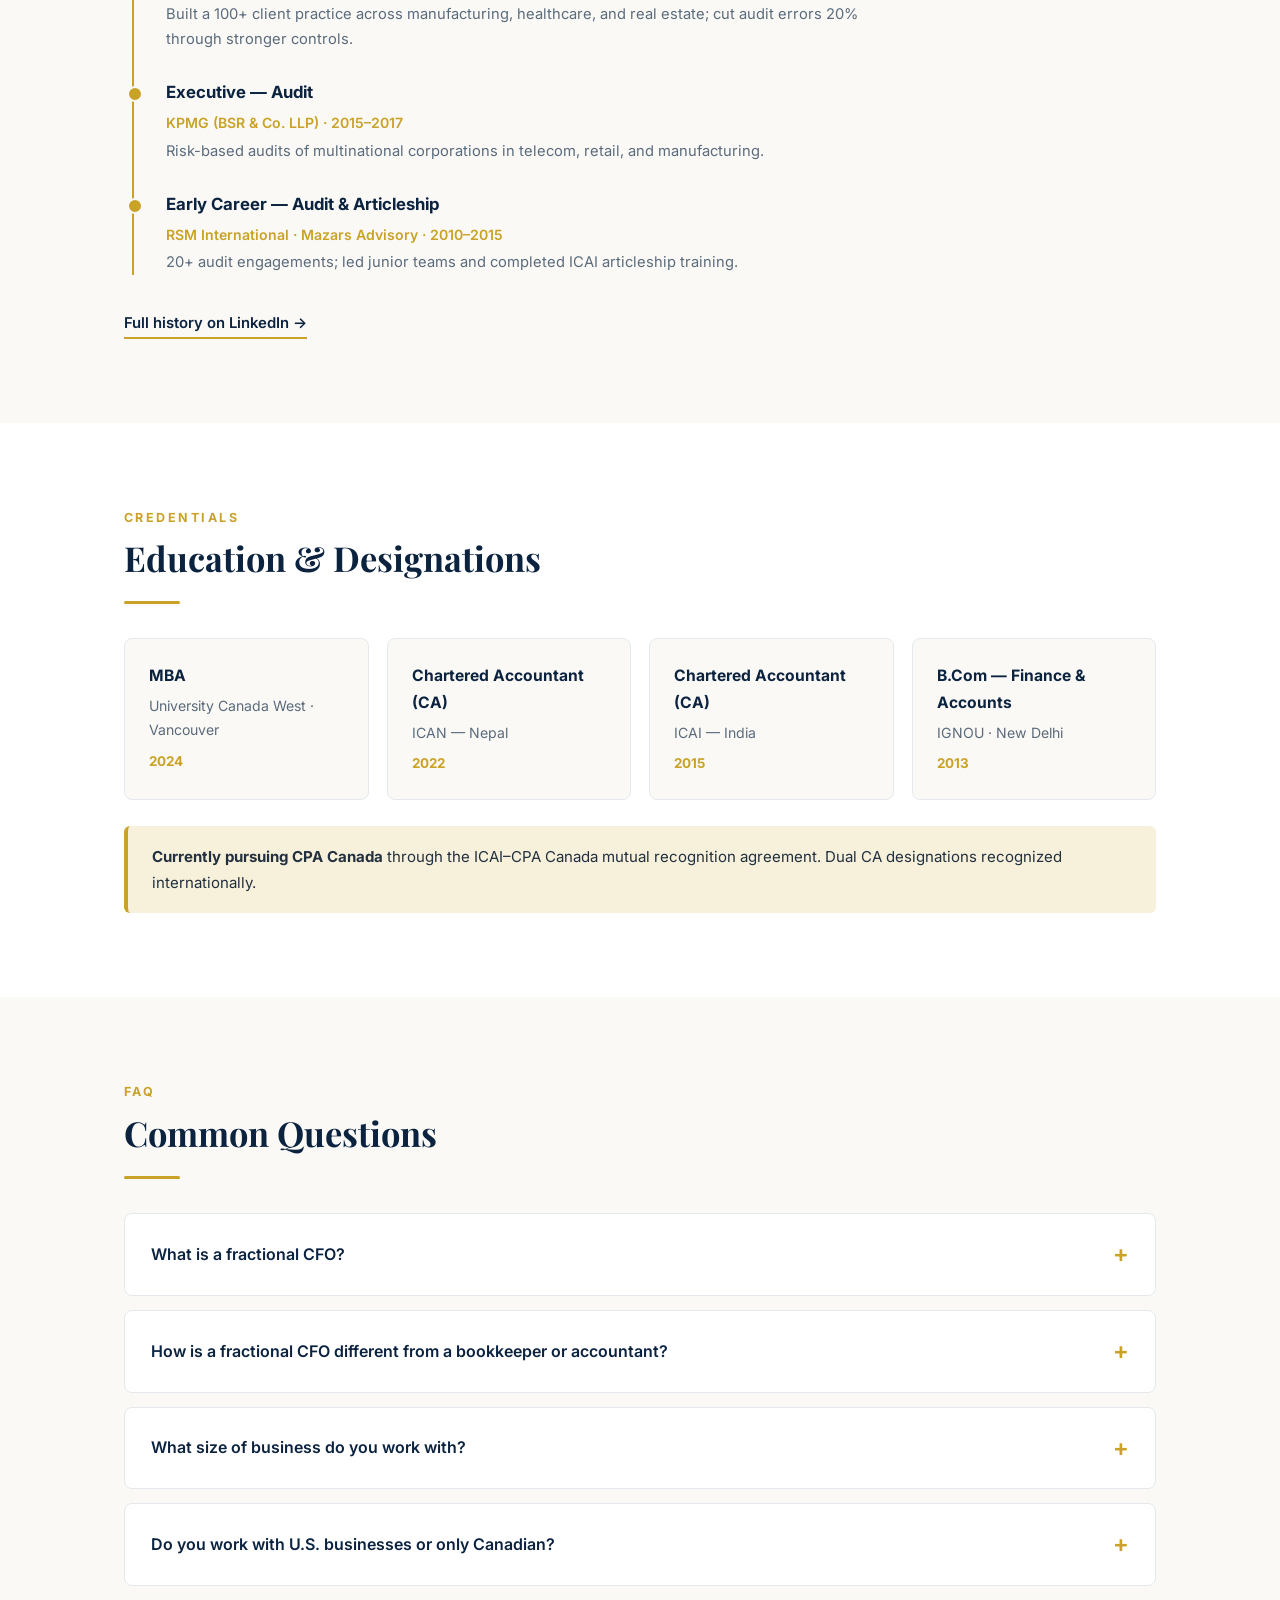
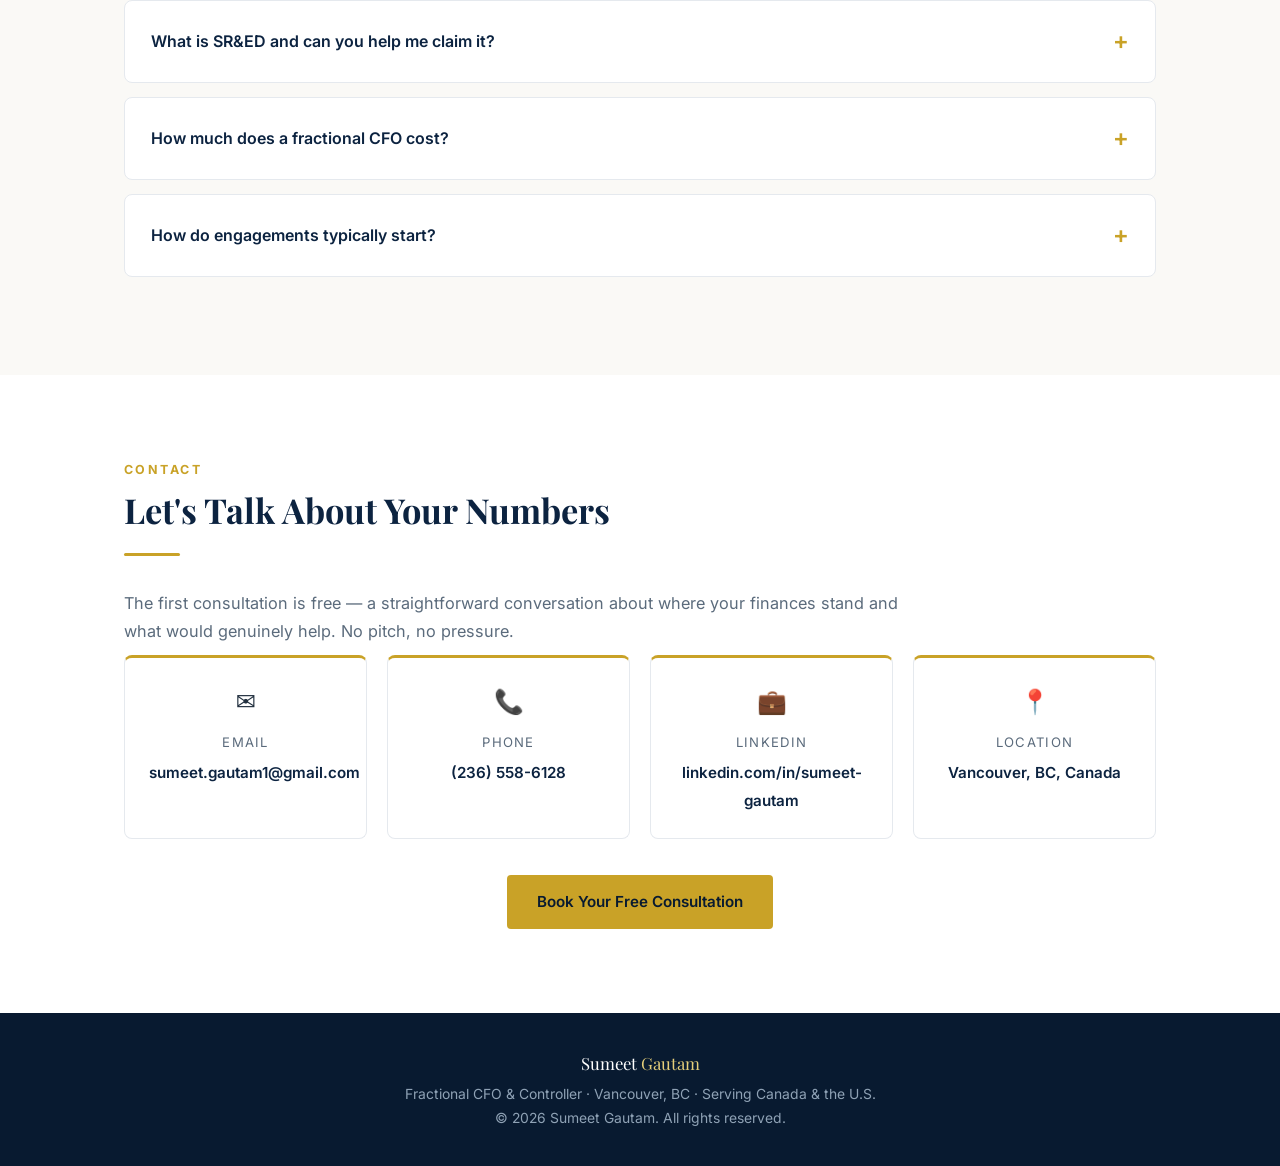
==== commit b82f4c6f: "Add files via upload" ====
--- a/index.html
+++ b/index.html
@@ -4,8 +4,8 @@
 <meta charset="UTF-8">
 <meta name="viewport" content="width=device-width, initial-scale=1.0">
 <title>Fractional CFO &amp; Controller Services | Sumeet Gautam, CA — Vancouver, BC</title>
-<meta name="description" content="Executive finance leadership without the full-time cost. Fractional CFO, controllership, FP&A, and cross-border compliance for SMBs across Canada and the U.S. Big 4-trained Chartered Accountant. Book a free consultation.">
-<meta name="keywords" content="Fractional CFO Vancouver, outsourced CFO Canada, controller services, cash flow management, FP&A, bookkeeping oversight, CRA IRS compliance, ecommerce accounting, Sumeet Gautam">
+<meta name="description" content="Executive finance leadership without the full-time cost. Fractional CFO, controllership, FP&A, SR&amp;ED tax credit consulting, and cross-border compliance for SMBs across Canada and the U.S. Big 4-trained Chartered Accountant. Book a free consultation.">
+<meta name="keywords" content="Fractional CFO Vancouver, outsourced CFO Canada, controller services, cash flow management, FP&A, bookkeeping oversight, CRA IRS compliance, ecommerce accounting, SR&ED consultant, SR&ED tax credit, SRED claim help, R&D tax credits Canada, Sumeet Gautam">
 <meta name="author" content="Sumeet Gautam">
 <meta name="robots" content="index, follow">
 <link rel="canonical" href="https://sumeetgautamcfo.com/">
@@ -41,7 +41,8 @@
     { "@type": "Offer", "itemOffered": { "@type": "Service", "name": "Fractional CFO Services" } },
     { "@type": "Offer", "itemOffered": { "@type": "Service", "name": "Controllership & Bookkeeping Oversight" } },
     { "@type": "Offer", "itemOffered": { "@type": "Service", "name": "FP&A, Budgeting & Cash Flow Management" } },
-    { "@type": "Offer", "itemOffered": { "@type": "Service", "name": "Compliance & Cross-Border Accounting" } }
+    { "@type": "Offer", "itemOffered": { "@type": "Service", "name": "Compliance & Cross-Border Accounting" } },
+    { "@type": "Offer", "itemOffered": { "@type": "Service", "name": "SR&ED Tax Credit Consulting" } }
   ]
 }
 </script>
@@ -69,6 +70,11 @@
       "@type": "Question",
       "name": "Do you work with U.S. businesses or only Canadian?",
       "acceptedAnswer": { "@type": "Answer", "text": "Both. I have hands-on experience with CRA and IRS compliance, cross-border reporting, and IFRS, GAAP, and ASPE standards, and currently support a portfolio of clients on both sides of the border." }
+    },
+    {
+      "@type": "Question",
+      "name": "What is SR&ED and can you help me claim it?",
+      "acceptedAnswer": { "@type": "Answer", "text": "SR&ED (Scientific Research & Experimental Development) is Canada's largest R&D tax incentive — it refunds up to 35% of eligible development costs for Canadian-controlled private corporations, plus provincial credits. If your business develops software, improves processes, or solves technical problems, you may qualify without realizing it. I assess eligibility, build the documentation CRA expects, and coordinate the claim with your tax filing." }
     },
     {
       "@type": "Question",
@@ -380,6 +386,24 @@
         </ul>
       </div>
     </article>
+
+    <article class="service reveal">
+      <div class="icon" aria-hidden="true">🔬</div>
+      <div>
+        <h3>SR&amp;ED Tax Credit Consulting</h3>
+        <p class="desc">Canada's SR&amp;ED program refunds up to 35% of eligible R&amp;D spending — yet many businesses under-claim, miss deadlines, or leave documentation too thin to survive a CRA review. If you're building software, improving products, or solving technical problems, I help you capture what you're entitled to and make claiming a repeatable annual process, not a scramble.</p>
+        <p class="outcome"><strong>The outcome:</strong> R&amp;D cash back in the business — with claim-ready documentation and no audit anxiety.</p>
+        <p class="inc-label">What's included</p>
+        <ul class="inc-grid">
+          <li>SR&amp;ED eligibility assessment of your projects</li>
+          <li>Claim preparation &amp; T661 filing coordination</li>
+          <li>Documentation &amp; time-tracking systems that satisfy CRA</li>
+          <li>Eligible expenditure calculation (proxy vs. actual method)</li>
+          <li>CRA review &amp; audit support</li>
+          <li>Provincial R&amp;D credits and SR&amp;ED financing guidance</li>
+        </ul>
+      </div>
+    </article>
   </div>
 </section>
 
@@ -486,6 +510,10 @@
       <details>
         <summary>Do you work with U.S. businesses or only Canadian?</summary>
         <div class="answer">Both. I have hands-on experience with CRA and IRS compliance, cross-border reporting, and IFRS, GAAP, and ASPE standards, and currently support a portfolio of clients on both sides of the border.</div>
+      </details>
+      <details>
+        <summary>What is SR&amp;ED and can you help me claim it?</summary>
+        <div class="answer">SR&amp;ED (Scientific Research &amp; Experimental Development) is Canada's largest R&amp;D tax incentive — it refunds up to 35% of eligible development costs for Canadian-controlled private corporations, plus provincial credits. If your business develops software, improves processes, or solves technical problems, you may qualify without realizing it. I assess eligibility, build the documentation CRA expects, and coordinate the claim with your tax filing.</div>
       </details>
       <details>
         <summary>How much does a fractional CFO cost?</summary>
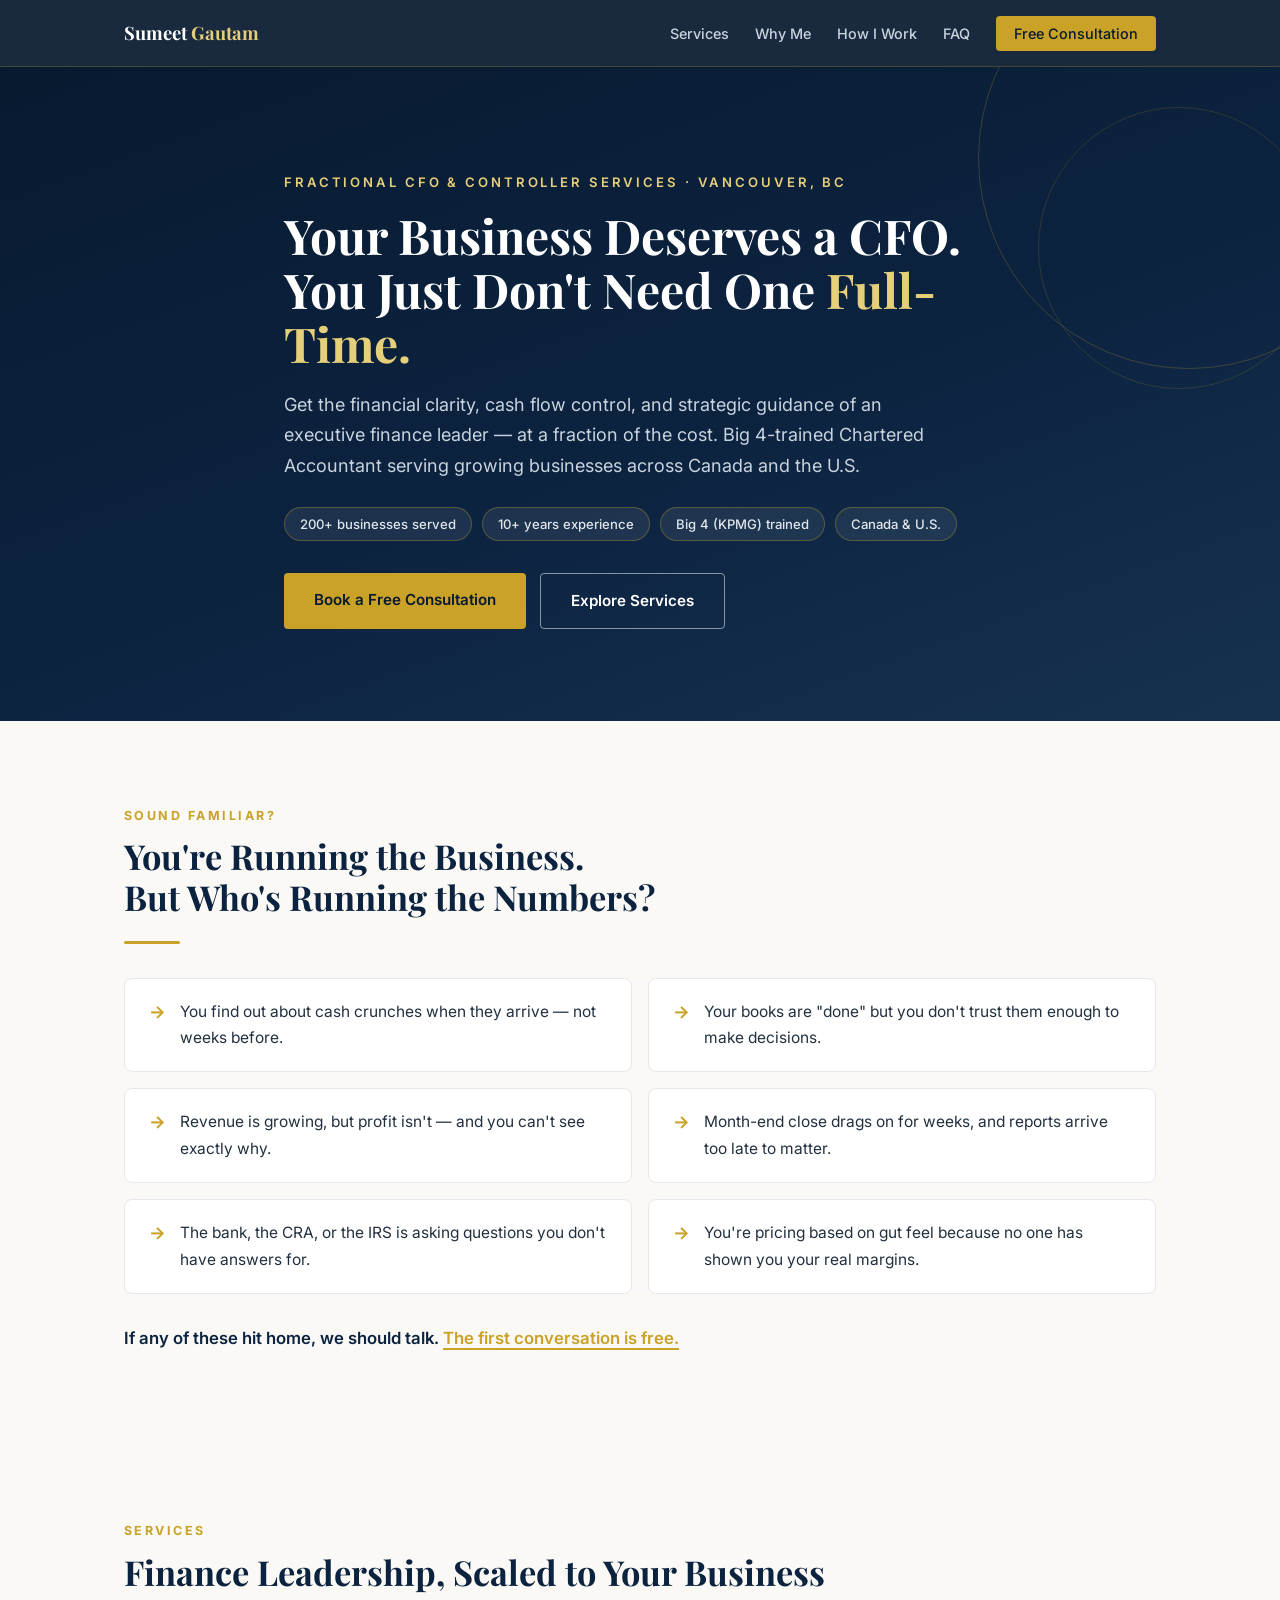
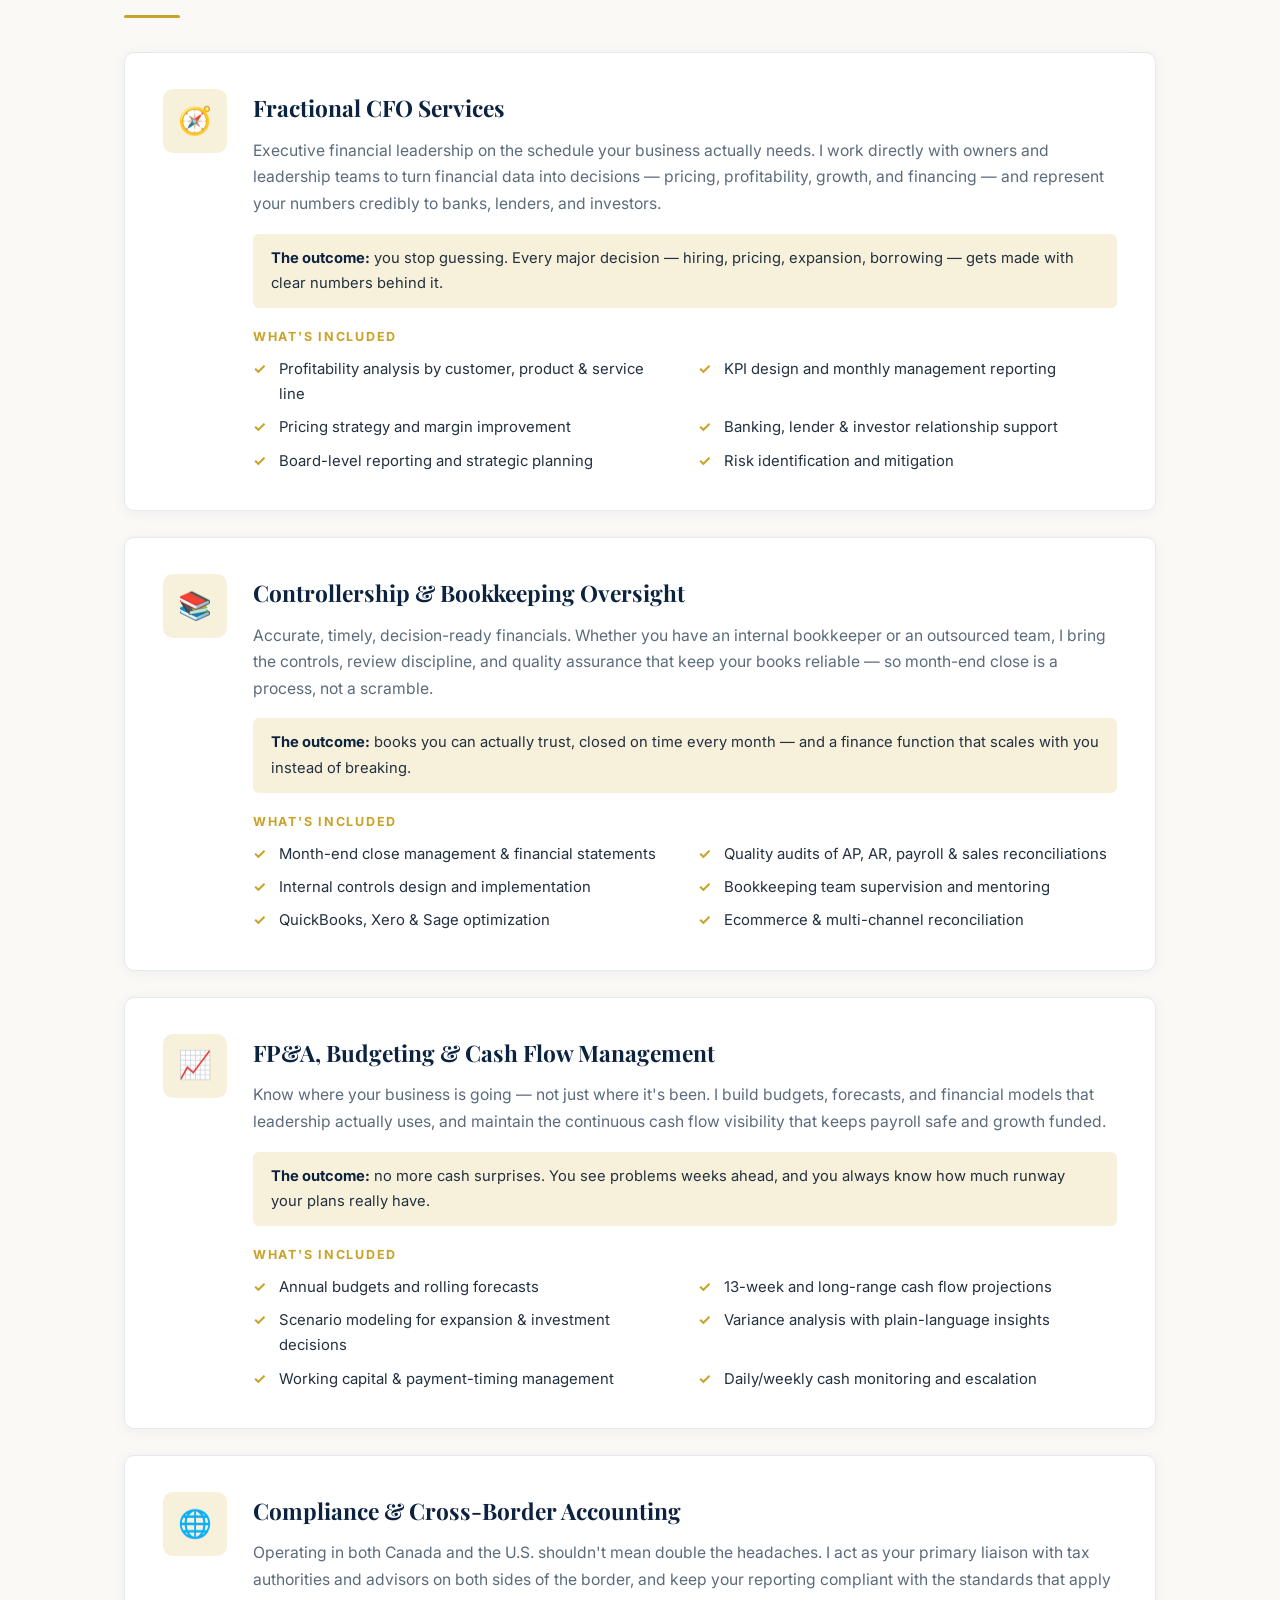
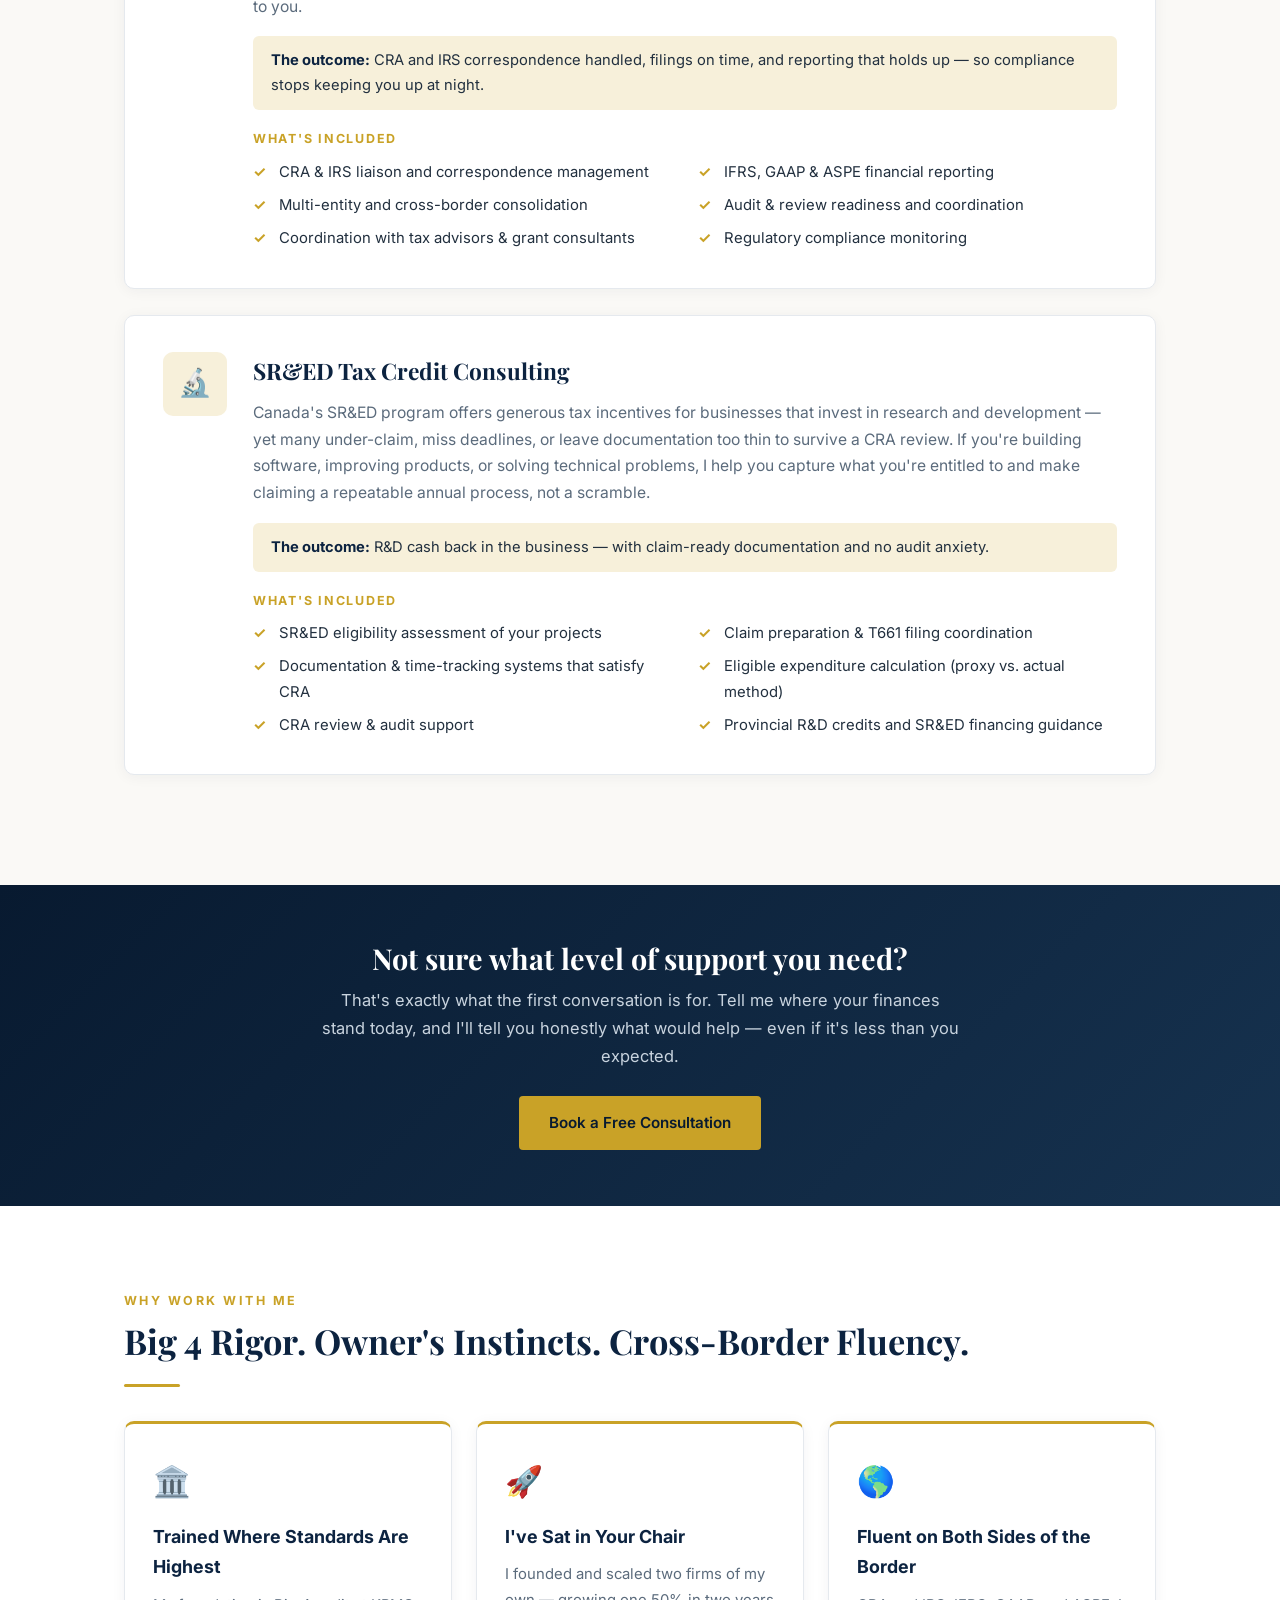
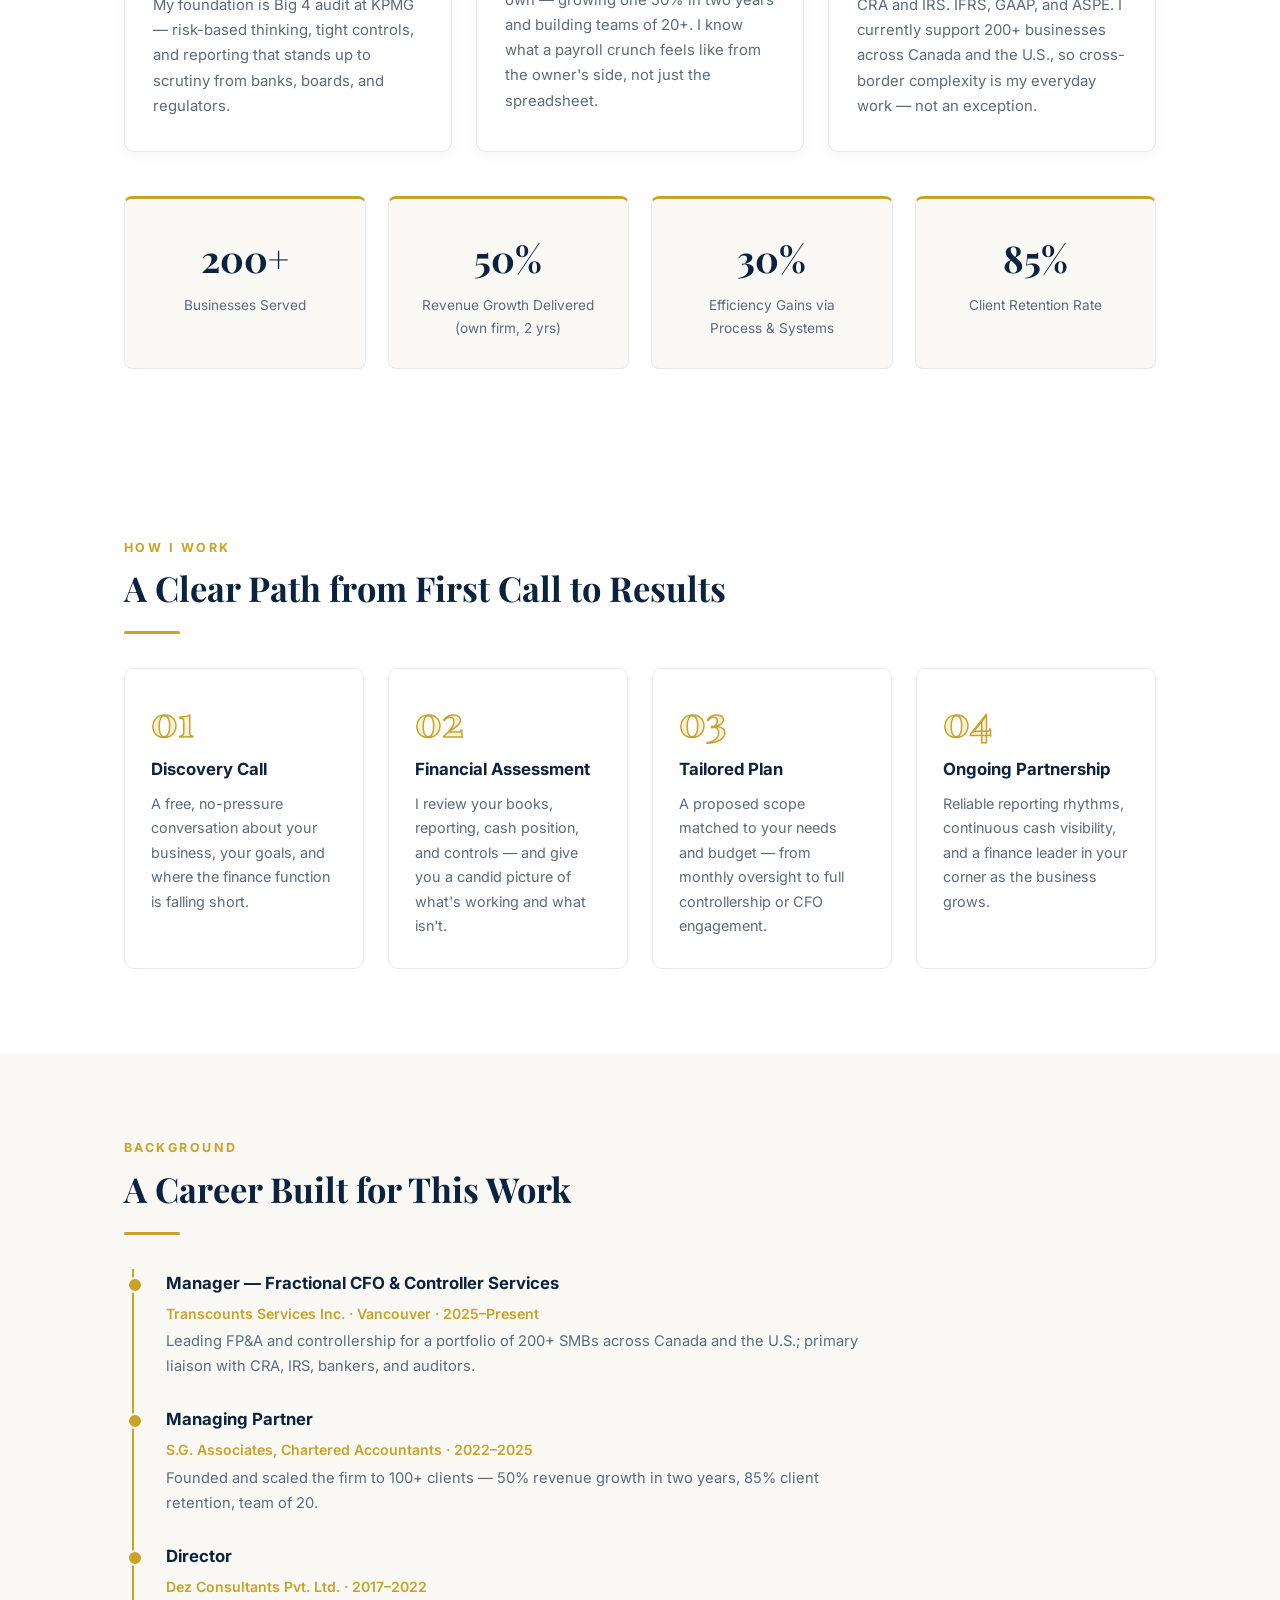
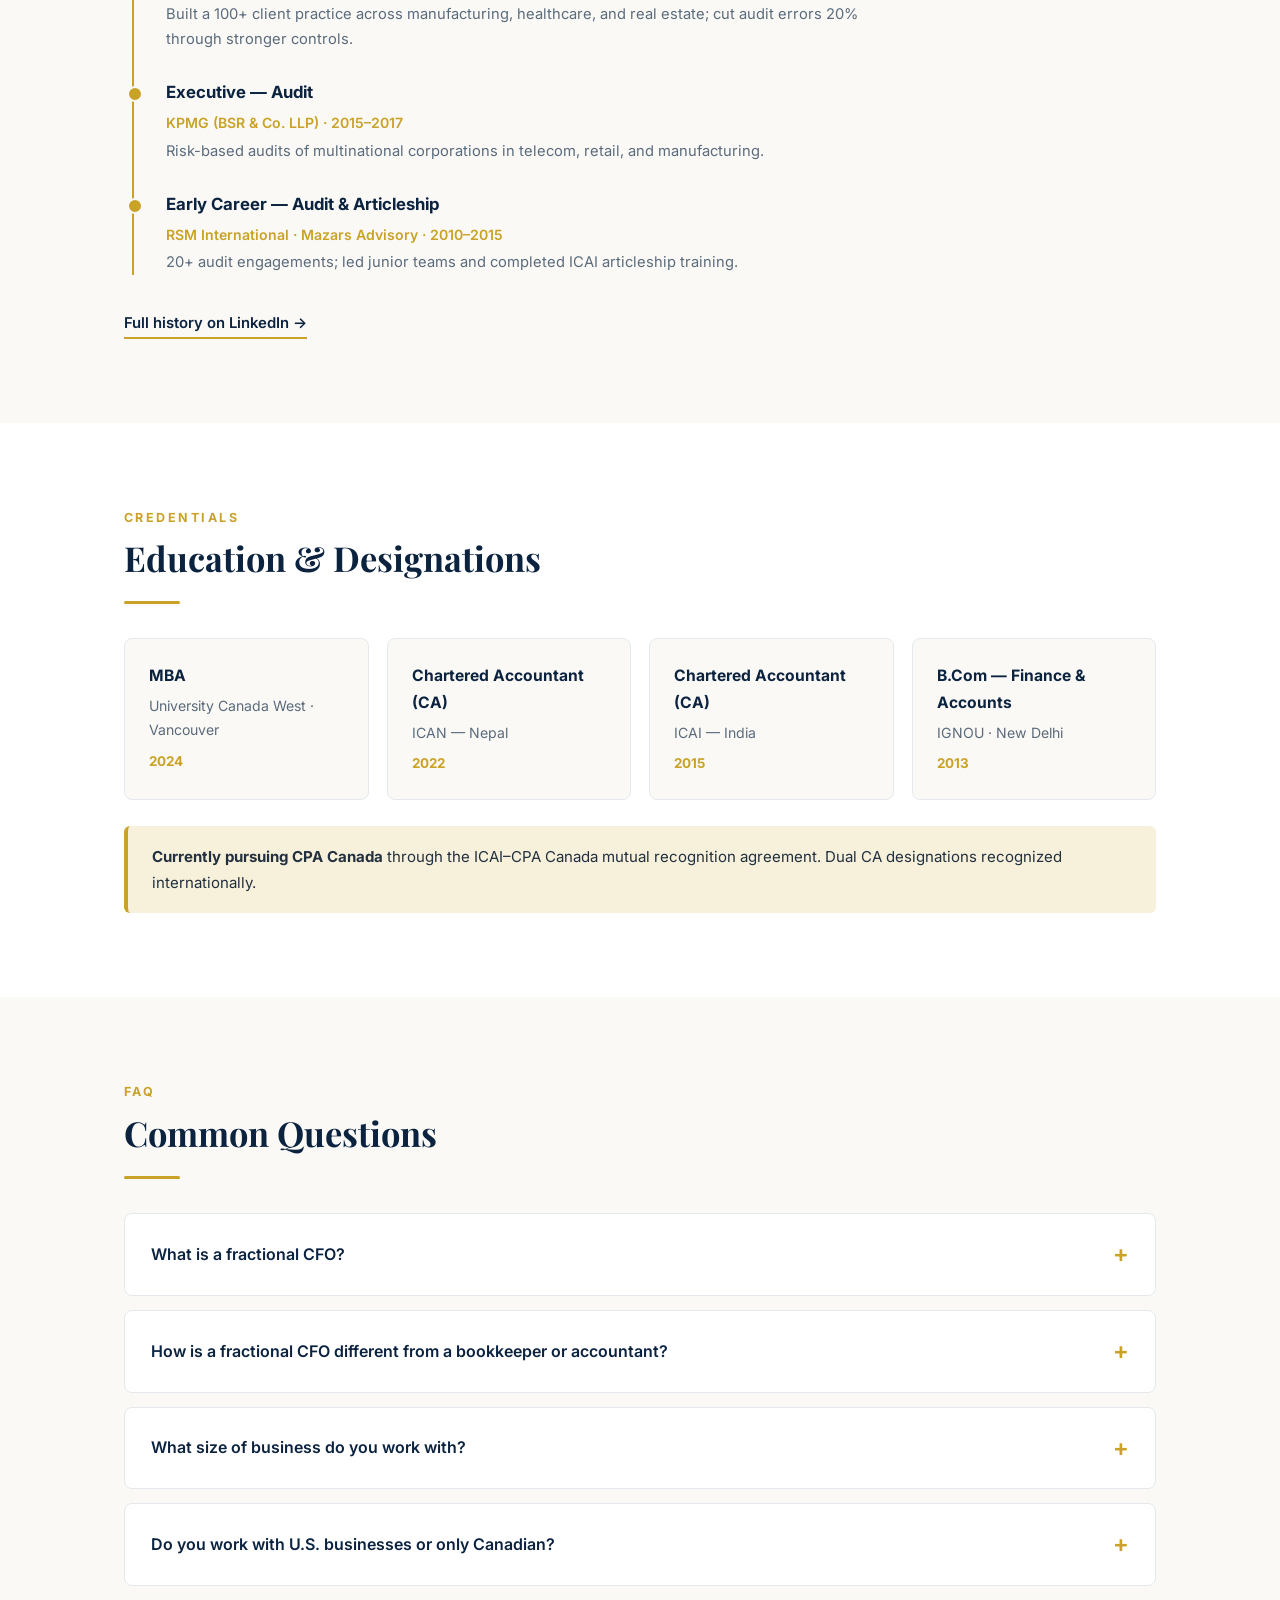
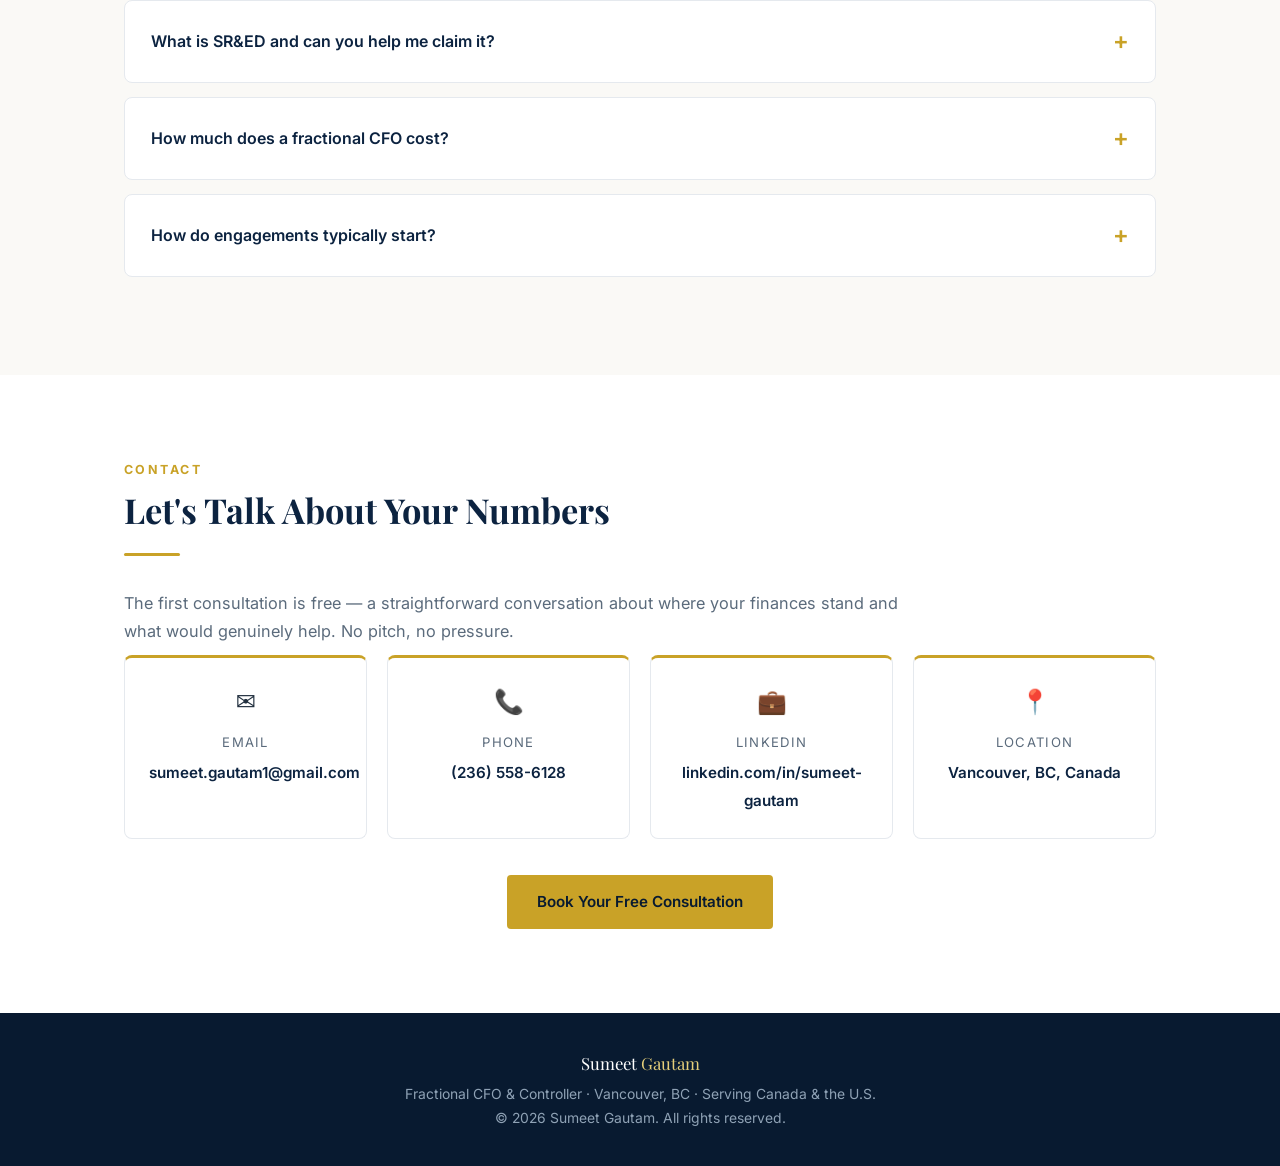
==== commit cd40e1ce: "Add files via upload" ====
--- a/index.html
+++ b/index.html
@@ -74,7 +74,7 @@
     {
       "@type": "Question",
       "name": "What is SR&ED and can you help me claim it?",
-      "acceptedAnswer": { "@type": "Answer", "text": "SR&ED (Scientific Research & Experimental Development) is Canada's largest R&D tax incentive — it refunds up to 35% of eligible development costs for Canadian-controlled private corporations, plus provincial credits. If your business develops software, improves processes, or solves technical problems, you may qualify without realizing it. I assess eligibility, build the documentation CRA expects, and coordinate the claim with your tax filing." }
+      "acceptedAnswer": { "@type": "Answer", "text": "SR&ED (Scientific Research & Experimental Development) is Canada's largest R&D tax incentive program, offering investment tax credits — refundable for many Canadian-controlled private corporations — plus additional provincial credits. If your business develops software, improves processes, or solves technical problems, you may qualify without realizing it. I assess eligibility, build the documentation CRA expects, and coordinate the claim with your tax filing." }
     },
     {
       "@type": "Question",
@@ -391,7 +391,7 @@
       <div class="icon" aria-hidden="true">🔬</div>
       <div>
         <h3>SR&amp;ED Tax Credit Consulting</h3>
-        <p class="desc">Canada's SR&amp;ED program refunds up to 35% of eligible R&amp;D spending — yet many businesses under-claim, miss deadlines, or leave documentation too thin to survive a CRA review. If you're building software, improving products, or solving technical problems, I help you capture what you're entitled to and make claiming a repeatable annual process, not a scramble.</p>
+        <p class="desc">Canada's SR&amp;ED program offers generous tax incentives for businesses that invest in research and development — yet many under-claim, miss deadlines, or leave documentation too thin to survive a CRA review. If you're building software, improving products, or solving technical problems, I help you capture what you're entitled to and make claiming a repeatable annual process, not a scramble.</p>
         <p class="outcome"><strong>The outcome:</strong> R&amp;D cash back in the business — with claim-ready documentation and no audit anxiety.</p>
         <p class="inc-label">What's included</p>
         <ul class="inc-grid">
@@ -513,7 +513,7 @@
       </details>
       <details>
         <summary>What is SR&amp;ED and can you help me claim it?</summary>
-        <div class="answer">SR&amp;ED (Scientific Research &amp; Experimental Development) is Canada's largest R&amp;D tax incentive — it refunds up to 35% of eligible development costs for Canadian-controlled private corporations, plus provincial credits. If your business develops software, improves processes, or solves technical problems, you may qualify without realizing it. I assess eligibility, build the documentation CRA expects, and coordinate the claim with your tax filing.</div>
+        <div class="answer">SR&amp;ED (Scientific Research &amp; Experimental Development) is Canada's largest R&amp;D tax incentive program, offering investment tax credits — refundable for many Canadian-controlled private corporations — plus additional provincial credits. If your business develops software, improves processes, or solves technical problems, you may qualify without realizing it. I assess eligibility, build the documentation CRA expects, and coordinate the claim with your tax filing.</div>
       </details>
       <details>
         <summary>How much does a fractional CFO cost?</summary>
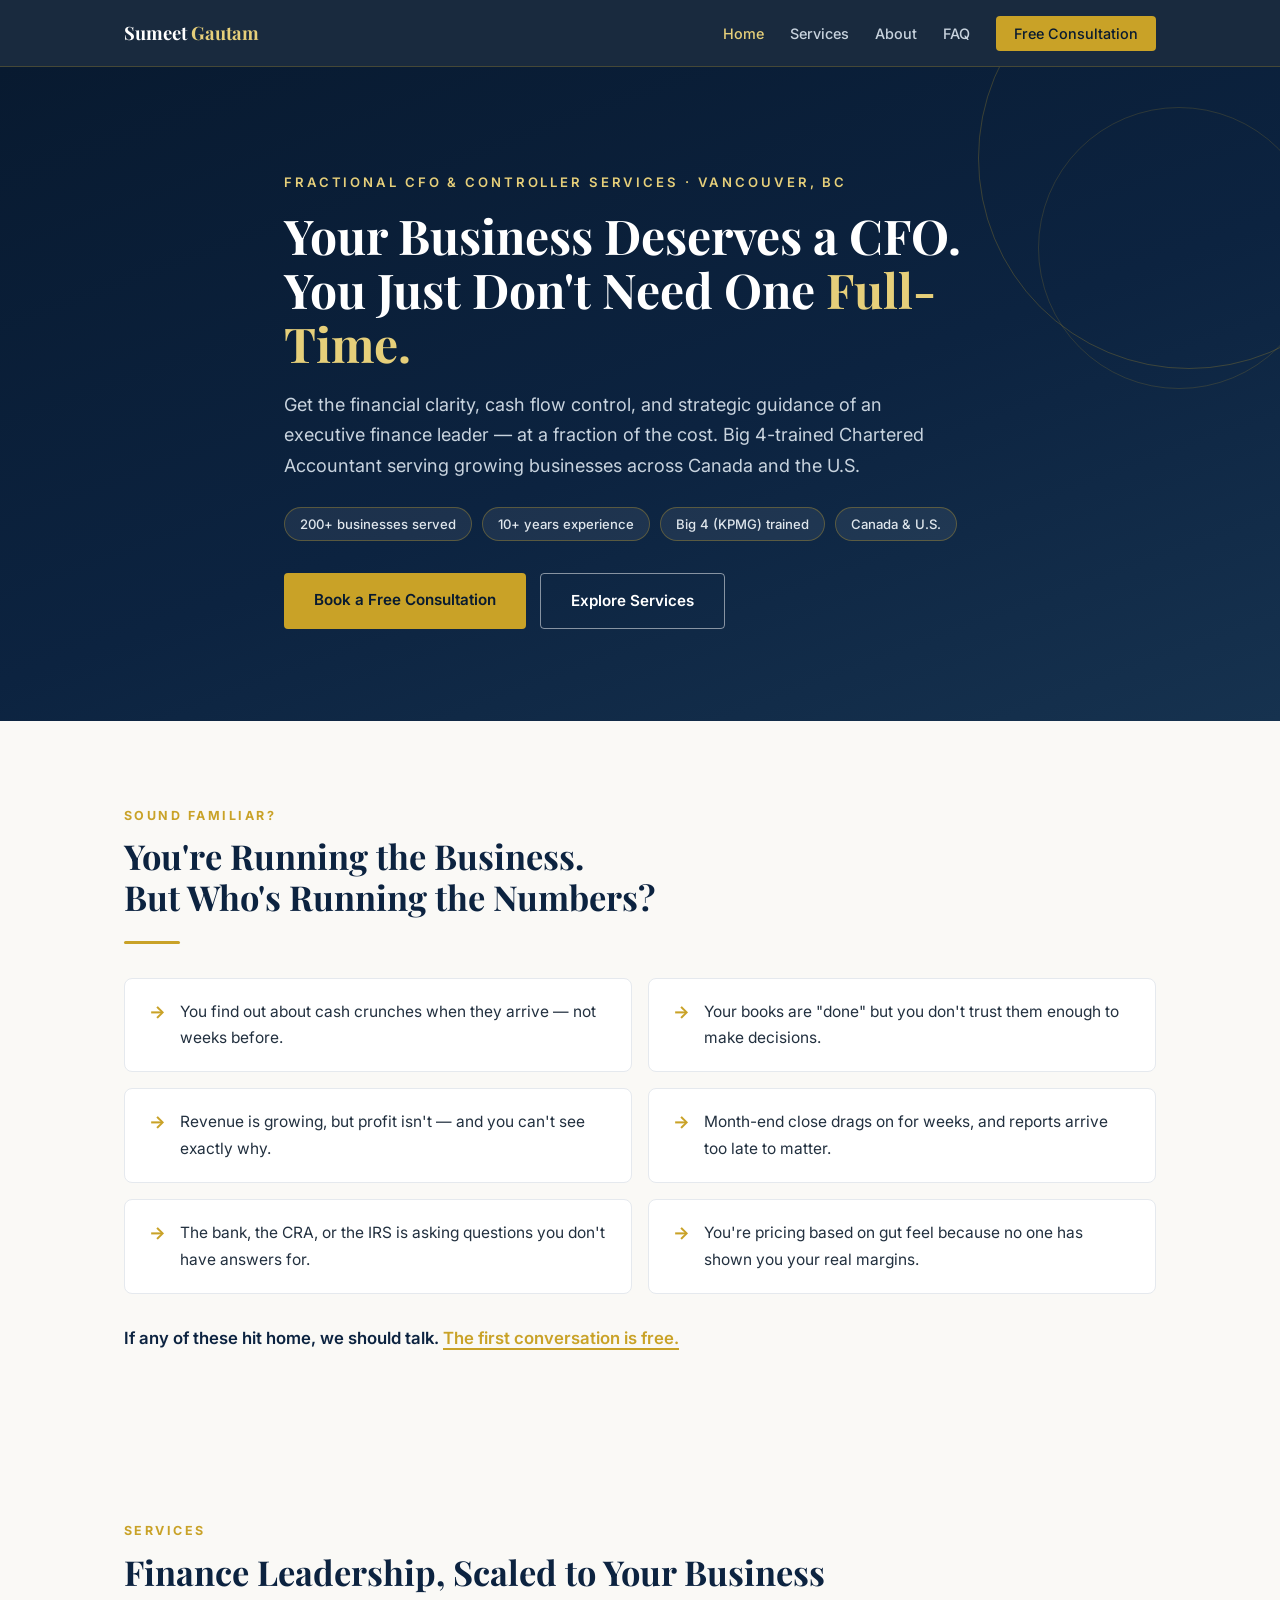
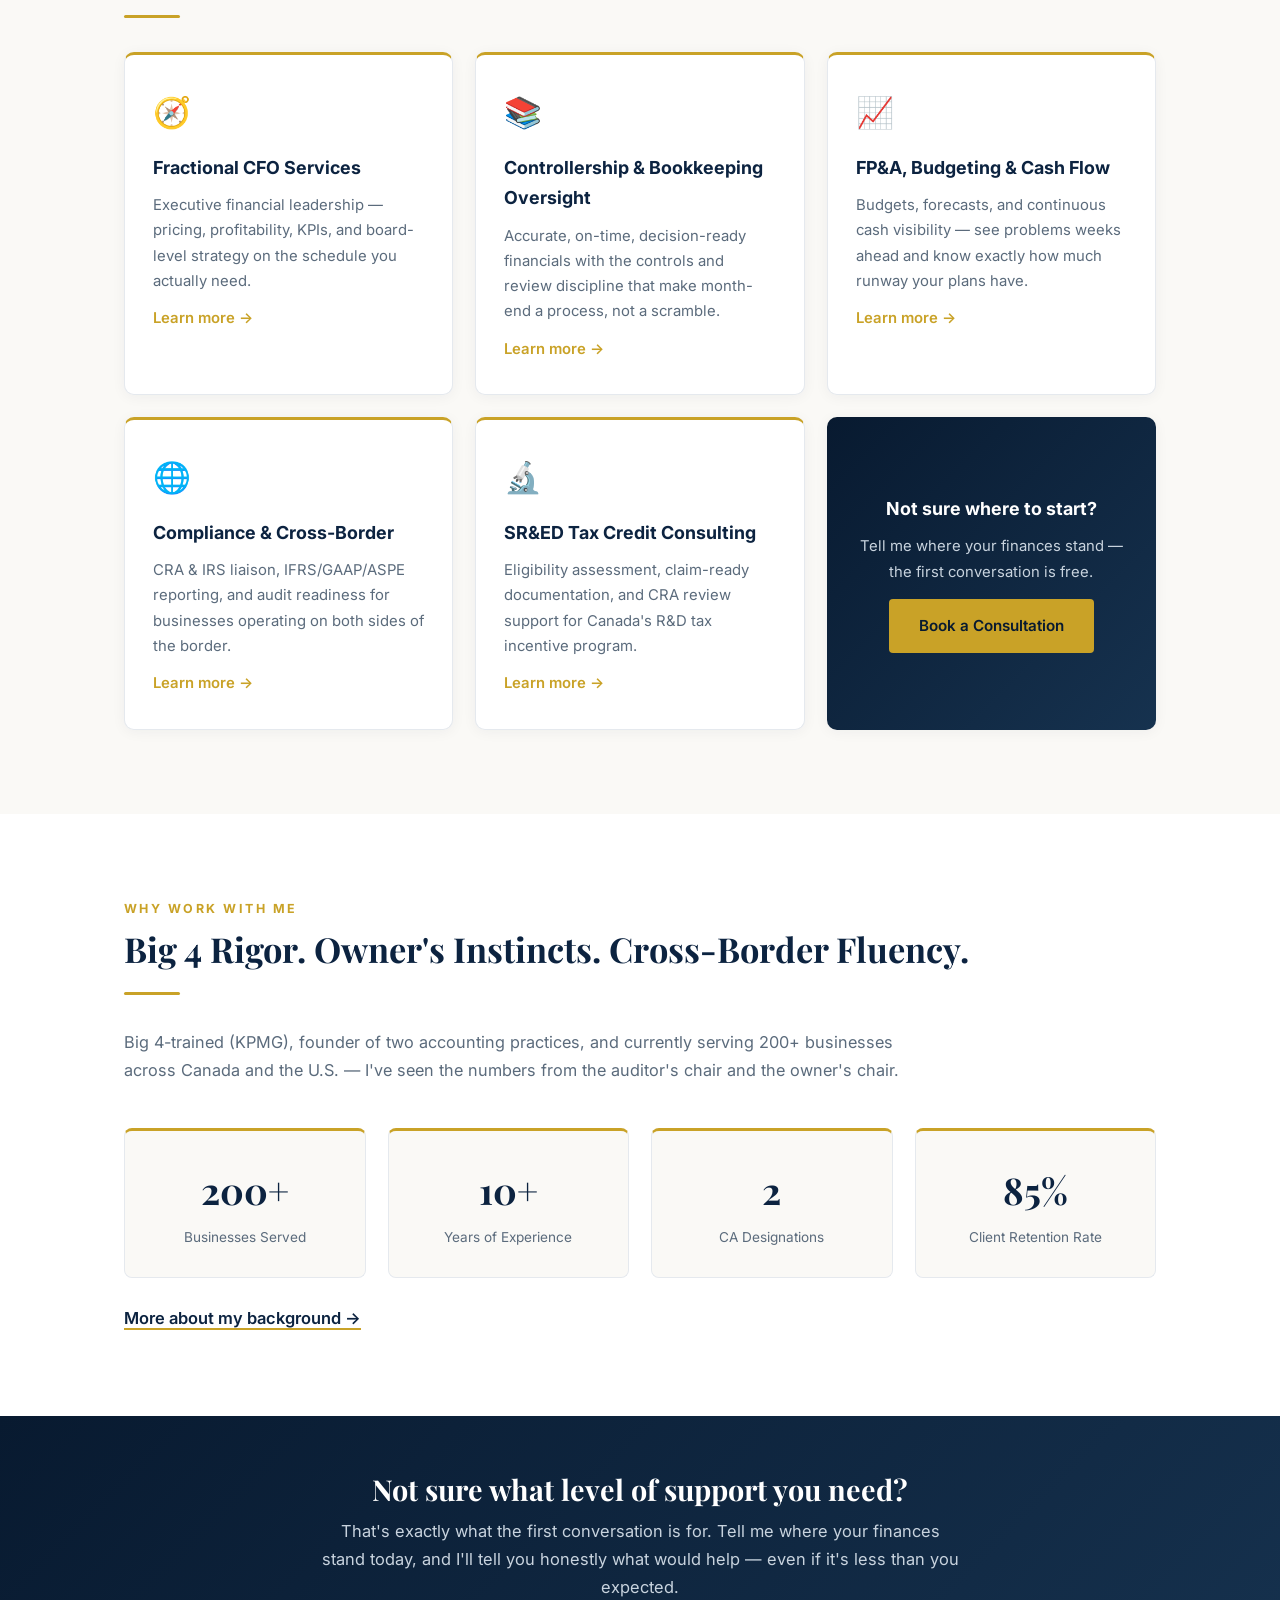
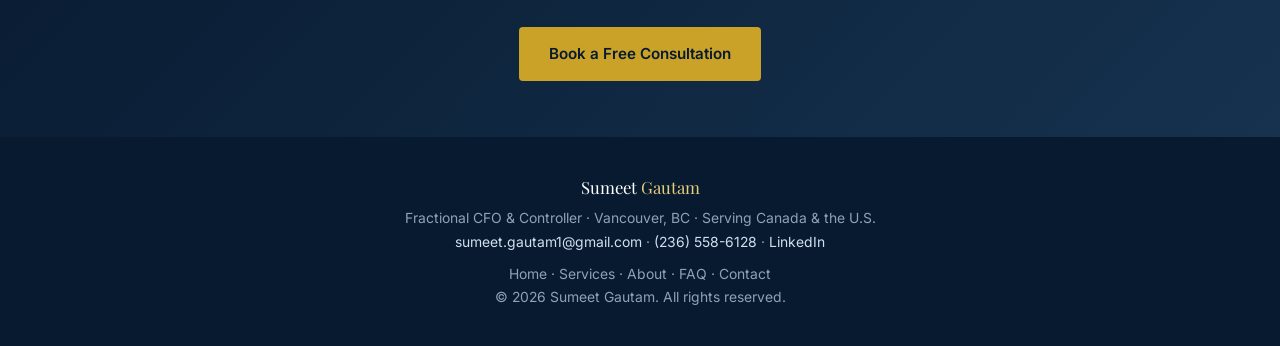
==== commit 9316f2e8: "Add files via upload" ====
--- a/index.html
+++ b/index.html
@@ -3,23 +3,20 @@
 <head>
 <meta charset="UTF-8">
 <meta name="viewport" content="width=device-width, initial-scale=1.0">
-<title>Fractional CFO &amp; Controller Services | Sumeet Gautam, CA — Vancouver, BC</title>
-<meta name="description" content="Executive finance leadership without the full-time cost. Fractional CFO, controllership, FP&A, SR&amp;ED tax credit consulting, and cross-border compliance for SMBs across Canada and the U.S. Big 4-trained Chartered Accountant. Book a free consultation.">
-<meta name="keywords" content="Fractional CFO Vancouver, outsourced CFO Canada, controller services, cash flow management, FP&A, bookkeeping oversight, CRA IRS compliance, ecommerce accounting, SR&ED consultant, SR&ED tax credit, SRED claim help, R&D tax credits Canada, Sumeet Gautam">
+<title>Fractional CFO & Controller Services | Sumeet Gautam, CA — Vancouver, BC</title>
+<meta name="description" content="Executive finance leadership without the full-time cost. Fractional CFO, controllership, FP&A, SR&ED tax credit consulting, and cross-border compliance for SMBs across Canada and the U.S. Book a free consultation.">
 <meta name="author" content="Sumeet Gautam">
 <meta name="robots" content="index, follow">
 <link rel="canonical" href="https://sumeetgautamcfo.com/">
-
 <meta property="og:type" content="website">
-<meta property="og:title" content="Fractional CFO &amp; Controller Services | Sumeet Gautam, CA">
-<meta property="og:description" content="Executive finance leadership without the full-time cost. Serving SMBs across Canada and the U.S. from Vancouver, BC.">
+<meta property="og:title" content="Fractional CFO & Controller Services | Sumeet Gautam, CA — Vancouver, BC">
+<meta property="og:description" content="Executive finance leadership without the full-time cost. Fractional CFO, controllership, FP&A, SR&ED tax credit consulting, and cross-border compliance for SMBs across Canada and the U.S. Book a free consultation.">
 <meta property="og:url" content="https://sumeetgautamcfo.com/">
 <meta property="og:site_name" content="Sumeet Gautam — Fractional CFO">
-
-<meta name="twitter:card" content="summary">
-<meta name="twitter:title" content="Fractional CFO &amp; Controller Services | Sumeet Gautam, CA">
-<meta name="twitter:description" content="Executive finance leadership without the full-time cost. Vancouver, BC — serving Canada &amp; the U.S.">
-
+<link rel="preconnect" href="https://fonts.googleapis.com">
+<link rel="preconnect" href="https://fonts.gstatic.com" crossorigin>
+<link href="https://fonts.googleapis.com/css2?family=Playfair+Display:wght@600;700&family=Inter:wght@400;500;600;700&display=swap" rel="stylesheet">
+<link rel="stylesheet" href="/styles.css">
 <script type="application/ld+json">
 {
   "@context": "https://schema.org",
@@ -46,230 +43,21 @@
   ]
 }
 </script>
-<script type="application/ld+json">
-{
-  "@context": "https://schema.org",
-  "@type": "FAQPage",
-  "mainEntity": [
-    {
-      "@type": "Question",
-      "name": "What is a fractional CFO?",
-      "acceptedAnswer": { "@type": "Answer", "text": "A fractional CFO provides executive-level financial leadership on a part-time or contract basis. You get the strategy, reporting discipline, and financial insight of a CFO without the cost of a full-time executive — typically at a fraction of the price." }
-    },
-    {
-      "@type": "Question",
-      "name": "How is a fractional CFO different from a bookkeeper or accountant?",
-      "acceptedAnswer": { "@type": "Answer", "text": "A bookkeeper records transactions and an accountant prepares statements and tax filings. A fractional CFO works above both: interpreting the numbers, forecasting, managing cash flow, setting pricing and profitability strategy, and advising ownership on decisions." }
-    },
-    {
-      "@type": "Question",
-      "name": "What size of business do you work with?",
-      "acceptedAnswer": { "@type": "Answer", "text": "I primarily serve small and mid-sized businesses across Canada and the U.S. — from early-stage companies establishing their finance function to established SMBs preparing for growth, financing, or sale." }
-    },
-    {
-      "@type": "Question",
-      "name": "Do you work with U.S. businesses or only Canadian?",
-      "acceptedAnswer": { "@type": "Answer", "text": "Both. I have hands-on experience with CRA and IRS compliance, cross-border reporting, and IFRS, GAAP, and ASPE standards, and currently support a portfolio of clients on both sides of the border." }
-    },
-    {
-      "@type": "Question",
-      "name": "What is SR&ED and can you help me claim it?",
-      "acceptedAnswer": { "@type": "Answer", "text": "SR&ED (Scientific Research & Experimental Development) is Canada's largest R&D tax incentive program, offering investment tax credits — refundable for many Canadian-controlled private corporations — plus additional provincial credits. If your business develops software, improves processes, or solves technical problems, you may qualify without realizing it. I assess eligibility, build the documentation CRA expects, and coordinate the claim with your tax filing." }
-    },
-    {
-      "@type": "Question",
-      "name": "How much does a fractional CFO cost?",
-      "acceptedAnswer": { "@type": "Answer", "text": "Far less than the $200,000+ annual cost of a full-time CFO. Engagements are scoped to your needs — from a few hours of oversight per month to a full controllership function — so you only pay for the level of support your business actually requires." }
-    },
-    {
-      "@type": "Question",
-      "name": "How do engagements typically start?",
-      "acceptedAnswer": { "@type": "Answer", "text": "With a free consultation. We discuss your goals and pain points, I review your current financial setup, and I propose a scope — whether that's a few hours of oversight per month or a full controllership engagement." }
-    }
-  ]
-}
-</script>
-
-<link rel="preconnect" href="https://fonts.googleapis.com">
-<link rel="preconnect" href="https://fonts.gstatic.com" crossorigin>
-<link href="https://fonts.googleapis.com/css2?family=Playfair+Display:wght@600;700&family=Inter:wght@400;500;600;700&display=swap" rel="stylesheet">
-
-<style>
-:root{
-  --navy:#0c2340;
-  --navy-deep:#081a30;
-  --navy-soft:#16324f;
-  --gold:#c9a227;
-  --gold-soft:#e6cf7a;
-  --gold-pale:#f7f0da;
-  --ink:#22303f;
-  --muted:#5b6b7c;
-  --line:#e5e9ee;
-  --ivory:#faf9f6;
-  --white:#ffffff;
-}
-*{margin:0;padding:0;box-sizing:border-box}
-html{scroll-behavior:smooth}
-body{font-family:'Inter',system-ui,-apple-system,'Segoe UI',Arial,sans-serif;color:var(--ink);background:var(--white);line-height:1.7;font-size:16.5px}
-h1,h2,h3,.serif{font-family:'Playfair Display',Georgia,serif}
-.container{max-width:1080px;margin:0 auto;padding:0 24px}
-
-.reveal{opacity:0;transform:translateY(24px);transition:opacity .7s ease,transform .7s ease}
-.reveal.visible{opacity:1;transform:none}
-@media (prefers-reduced-motion: reduce){.reveal{opacity:1;transform:none;transition:none}}
-
-/* Nav */
-nav{position:sticky;top:0;background:rgba(8,26,48,.93);backdrop-filter:blur(10px);z-index:100;border-bottom:1px solid rgba(201,162,39,.25)}
-.nav-inner{display:flex;align-items:center;justify-content:space-between;height:66px}
-.brand{font-family:'Playfair Display',Georgia,serif;font-weight:700;color:#fff;text-decoration:none;font-size:1.15rem}
-.brand span{color:var(--gold-soft)}
-.nav-links{display:flex;gap:26px;list-style:none;align-items:center}
-.nav-links a{text-decoration:none;color:#c8d3de;font-size:.9rem;font-weight:500;transition:color .2s}
-.nav-links a:hover{color:var(--gold-soft)}
-.nav-cta{background:var(--gold);color:var(--navy-deep)!important;padding:9px 18px;border-radius:4px;font-weight:600}
-.nav-cta:hover{background:var(--gold-soft)}
-.menu-btn{display:none;background:none;border:none;font-size:1.5rem;color:#fff;cursor:pointer}
-
-/* Hero */
-header.hero{background:linear-gradient(160deg,var(--navy-deep) 0%,var(--navy) 55%,var(--navy-soft) 100%);color:#fff;padding:104px 0 92px;position:relative;overflow:hidden}
-header.hero::after{content:"";position:absolute;right:-120px;top:-120px;width:420px;height:420px;border-radius:50%;border:1px solid rgba(201,162,39,.25)}
-header.hero::before{content:"";position:absolute;right:-40px;top:40px;width:280px;height:280px;border-radius:50%;border:1px solid rgba(201,162,39,.18)}
-.hero-inner{position:relative;z-index:2;max-width:760px}
-.eyebrow{color:var(--gold-soft);font-size:.82rem;font-weight:600;text-transform:uppercase;letter-spacing:.22em;margin-bottom:16px}
-.hero h1{font-size:3rem;line-height:1.12;margin-bottom:18px}
-.hero h1 em{color:var(--gold-soft);font-style:normal}
-.hero .tagline{font-size:1.13rem;color:#c8d3de;margin-bottom:26px;max-width:640px}
-.trust-row{display:flex;flex-wrap:wrap;gap:10px;margin-bottom:32px}
-.badge{background:rgba(255,255,255,.07);border:1px solid rgba(201,162,39,.35);padding:5px 15px;border-radius:20px;font-size:.82rem;font-weight:500;color:#dfe6ec}
-.cta-row{display:flex;flex-wrap:wrap;gap:14px}
-.btn{display:inline-block;padding:14px 30px;border-radius:4px;text-decoration:none;font-weight:600;font-size:.95rem;transition:all .25s}
-.btn-gold{background:var(--gold);color:var(--navy-deep)}
-.btn-gold:hover{background:var(--gold-soft);transform:translateY(-1px)}
-.btn-outline{border:1.5px solid rgba(255,255,255,.5);color:#fff}
-.btn-outline:hover{border-color:var(--gold-soft);color:var(--gold-soft)}
-
-section{padding:84px 0}
-.section-label{color:var(--gold);font-weight:700;text-transform:uppercase;letter-spacing:.2em;font-size:.78rem;margin-bottom:10px}
-h2{color:var(--navy);font-size:2.15rem;margin-bottom:18px;line-height:1.2}
-.lead{max-width:800px;color:var(--muted);font-size:1.02rem}
-.gold-rule{width:56px;height:3px;background:var(--gold);margin:22px 0 34px;border-radius:2px}
-
-/* Pain points */
-#pain{background:var(--ivory)}
-.pain-grid{display:grid;grid-template-columns:1fr 1fr;gap:16px;margin-top:8px}
-.pain{background:var(--white);border:1px solid var(--line);border-radius:8px;padding:20px 24px;display:flex;gap:14px;align-items:flex-start;font-size:.97rem}
-.pain .x{color:var(--gold);font-weight:700;font-size:1.1rem;line-height:1.5}
-.pain-close{margin-top:30px;font-size:1.05rem;color:var(--navy);font-weight:600}
-.pain-close a{color:var(--gold);text-decoration:none;border-bottom:2px solid var(--gold)}
-
-/* Why me */
-.why-grid{display:grid;grid-template-columns:repeat(3,1fr);gap:24px;margin-top:14px}
-.why{background:var(--white);border:1px solid var(--line);border-top:3px solid var(--gold);border-radius:10px;padding:32px 28px;box-shadow:0 2px 14px rgba(12,35,64,.05)}
-.why .ic{font-size:1.9rem;margin-bottom:14px}
-.why h3{color:var(--navy);font-size:1.12rem;margin-bottom:10px;font-family:'Inter',sans-serif;font-weight:700}
-.why p{font-size:.93rem;color:var(--muted)}
-
-/* Stats */
-.stats{display:grid;grid-template-columns:repeat(4,1fr);gap:22px;margin-top:44px}
-.stat{background:var(--ivory);border:1px solid var(--line);border-top:3px solid var(--gold);border-radius:8px;padding:28px 20px;text-align:center}
-.stat .num{font-family:'Playfair Display',Georgia,serif;font-size:2.3rem;font-weight:700;color:var(--navy)}
-.stat .lbl{font-size:.85rem;color:var(--muted);margin-top:4px}
-
-/* Services */
-#services{background:var(--ivory)}
-.service{display:grid;grid-template-columns:64px 1fr;gap:26px;background:var(--white);border:1px solid var(--line);border-radius:10px;padding:36px 38px;margin-bottom:26px;box-shadow:0 2px 14px rgba(12,35,64,.05)}
-.service .icon{width:64px;height:64px;border-radius:10px;background:var(--gold-pale);display:flex;align-items:center;justify-content:center;font-size:1.7rem}
-.service h3{color:var(--navy);font-size:1.42rem;margin-bottom:10px}
-.service p.desc{color:var(--muted);margin-bottom:16px;font-size:.98rem}
-.outcome{background:var(--gold-pale);border-radius:6px;padding:12px 18px;font-size:.92rem;margin-bottom:18px}
-.outcome strong{color:var(--navy)}
-.service .inc-label{font-size:.78rem;font-weight:700;text-transform:uppercase;letter-spacing:.14em;color:var(--gold);margin-bottom:10px}
-.inc-grid{display:grid;grid-template-columns:1fr 1fr;gap:8px 26px;list-style:none}
-.inc-grid li{padding-left:26px;position:relative;font-size:.93rem}
-.inc-grid li::before{content:"✓";position:absolute;left:0;color:var(--gold);font-weight:700}
-
-/* CTA band */
-.cta-band{background:linear-gradient(135deg,var(--navy-deep),var(--navy-soft));color:#fff;padding:56px 0;text-align:center}
-.cta-band h2{color:#fff;font-size:1.8rem;margin-bottom:10px}
-.cta-band p{color:#c8d3de;margin-bottom:26px;max-width:640px;margin-left:auto;margin-right:auto}
-
-/* Process */
-.steps{display:grid;grid-template-columns:repeat(4,1fr);gap:24px;margin-top:14px}
-.step{background:var(--white);border:1px solid var(--line);border-radius:10px;padding:30px 26px}
-.step .no{font-family:'Playfair Display',Georgia,serif;font-size:2.6rem;font-weight:700;color:var(--gold-pale);-webkit-text-stroke:1.5px var(--gold);line-height:1;margin-bottom:14px}
-.step h3{color:var(--navy);font-size:1.05rem;margin-bottom:8px;font-family:'Inter',sans-serif;font-weight:700}
-.step p{font-size:.9rem;color:var(--muted)}
-
-/* Background (condensed) */
-#background{background:var(--ivory)}
-.timeline{border-left:2px solid var(--gold);margin-left:8px;padding-left:32px}
-.t-item{position:relative;margin-bottom:26px}
-.t-item::before{content:"";position:absolute;left:-39px;top:8px;width:12px;height:12px;border-radius:50%;background:var(--gold);border:2px solid var(--ivory)}
-.t-item h3{color:var(--navy);font-size:1.05rem;font-family:'Inter',sans-serif;font-weight:700}
-.t-item .t-org{color:var(--gold);font-weight:600;font-size:.88rem}
-.t-item p{font-size:.92rem;color:var(--muted);margin-top:4px;max-width:720px}
-.linkedin-link{display:inline-block;margin-top:10px;color:var(--navy);font-weight:600;font-size:.93rem;text-decoration:none;border-bottom:2px solid var(--gold)}
-
-/* Credentials */
-.edu-grid{display:grid;grid-template-columns:repeat(auto-fit,minmax(240px,1fr));gap:18px}
-.edu{background:var(--ivory);border:1px solid var(--line);border-radius:8px;padding:24px}
-.edu h3{color:var(--navy);font-size:.98rem;font-family:'Inter',sans-serif;font-weight:700}
-.edu .inst{color:var(--muted);font-size:.88rem;margin-top:4px}
-.edu .yr{color:var(--gold);font-weight:700;font-size:.84rem;margin-top:8px}
-.note{background:var(--gold-pale);border-left:4px solid var(--gold);border-radius:6px;padding:18px 24px;margin-top:26px;font-size:.94rem}
-
-/* FAQ */
-#faq{background:var(--ivory)}
-details{background:var(--white);border:1px solid var(--line);border-radius:8px;margin-bottom:14px;overflow:hidden}
-summary{cursor:pointer;padding:20px 26px;font-weight:600;color:var(--navy);font-size:1rem;list-style:none;display:flex;justify-content:space-between;align-items:center}
-summary::-webkit-details-marker{display:none}
-summary::after{content:"+";color:var(--gold);font-size:1.5rem;transition:transform .25s}
-details[open] summary::after{transform:rotate(45deg)}
-details .answer{padding:0 26px 22px;color:var(--muted);font-size:.95rem}
-
-/* Contact */
-.contact-wrap{display:flex;flex-wrap:wrap;gap:20px;margin-top:10px}
-.contact-card{background:var(--white);border:1px solid var(--line);border-top:3px solid var(--gold);border-radius:8px;padding:24px;flex:1;min-width:230px;text-align:center}
-.contact-card .ic{font-size:1.5rem;margin-bottom:8px}
-.contact-card a{color:var(--navy);font-weight:600;text-decoration:none;font-size:.95rem}
-.contact-card a:hover{color:var(--gold)}
-.contact-card .cl{color:var(--muted);font-size:.82rem;margin-bottom:4px;text-transform:uppercase;letter-spacing:.1em}
-
-footer{background:var(--navy-deep);color:#8fa2b5;padding:36px 0;text-align:center;font-size:.87rem}
-footer .foot-brand{font-family:'Playfair Display',Georgia,serif;color:#fff;font-size:1.05rem;margin-bottom:6px}
-footer .foot-brand span{color:var(--gold-soft)}
-
-@media(max-width:860px){
-  .steps,.why-grid{grid-template-columns:repeat(2,1fr)}
-  .stats{grid-template-columns:repeat(2,1fr)}
-  .inc-grid,.pain-grid{grid-template-columns:1fr}
-}
-@media(max-width:760px){
-  .nav-links{display:none;position:absolute;top:66px;left:0;right:0;background:var(--navy-deep);flex-direction:column;padding:18px 24px;gap:16px;border-bottom:1px solid rgba(201,162,39,.25)}
-  .nav-links.open{display:flex}
-  .menu-btn{display:block}
-  .hero h1{font-size:2.15rem}
-  .service{grid-template-columns:1fr;padding:28px 24px}
-  .steps,.why-grid{grid-template-columns:1fr}
-}
-</style>
 </head>
 <body>
-
 <nav>
   <div class="container nav-inner">
-    <a class="brand" href="#top">Sumeet <span>Gautam</span></a>
+    <a class="brand" href="/">Sumeet <span>Gautam</span></a>
     <button class="menu-btn" aria-label="Toggle menu" onclick="document.getElementById('navlinks').classList.toggle('open')">☰</button>
     <ul class="nav-links" id="navlinks">
-      <li><a href="#services">Services</a></li>
-      <li><a href="#why">Why Me</a></li>
-      <li><a href="#process">How I Work</a></li>
-      <li><a href="#faq">FAQ</a></li>
-      <li><a class="nav-cta" href="#contact">Free Consultation</a></li>
+      <li><a href="/" style="color:var(--gold-soft)">Home</a></li>
+      <li><a href="/services/">Services</a></li>
+      <li><a href="/about/">About</a></li>
+      <li><a href="/faq/">FAQ</a></li>
+      <li><a class="nav-cta" href="/contact/">Free Consultation</a></li>
     </ul>
   </div>
 </nav>
-
 <header class="hero" id="top">
   <div class="container hero-inner">
     <p class="eyebrow">Fractional CFO &amp; Controller Services · Vancouver, BC</p>
@@ -282,13 +70,11 @@
       <span class="badge">Canada &amp; U.S.</span>
     </div>
     <div class="cta-row">
-      <a class="btn btn-gold" href="#contact">Book a Free Consultation</a>
-      <a class="btn btn-outline" href="#services">Explore Services</a>
+      <a class="btn btn-gold" href="/contact/">Book a Free Consultation</a>
+      <a class="btn btn-outline" href="/services/">Explore Services</a>
     </div>
   </div>
-</header>
-
-<section id="pain">
+</header><section id="pain">
   <div class="container">
     <div class="reveal">
       <p class="section-label">Sound Familiar?</p>
@@ -303,258 +89,58 @@
       <div class="pain"><span class="x">→</span><span>The bank, the CRA, or the IRS is asking questions you don't have answers for.</span></div>
       <div class="pain"><span class="x">→</span><span>You're pricing based on gut feel because no one has shown you your real margins.</span></div>
     </div>
-    <p class="pain-close reveal">If any of these hit home, we should talk. <a href="#contact">The first conversation is free.</a></p>
+    <p class="pain-close reveal">If any of these hit home, we should talk. <a href="/contact/">The first conversation is free.</a></p>
   </div>
-</section>
-
-<section id="services">
+</section><section id="services-overview" style="background:var(--ivory)">
   <div class="container">
     <div class="reveal">
       <p class="section-label">Services</p>
       <h2>Finance Leadership, Scaled to Your Business</h2>
       <div class="gold-rule"></div>
     </div>
-
-    <article class="service reveal">
-      <div class="icon" aria-hidden="true">🧭</div>
-      <div>
-        <h3>Fractional CFO Services</h3>
-        <p class="desc">Executive financial leadership on the schedule your business actually needs. I work directly with owners and leadership teams to turn financial data into decisions — pricing, profitability, growth, and financing — and represent your numbers credibly to banks, lenders, and investors.</p>
-        <p class="outcome"><strong>The outcome:</strong> you stop guessing. Every major decision — hiring, pricing, expansion, borrowing — gets made with clear numbers behind it.</p>
-        <p class="inc-label">What's included</p>
-        <ul class="inc-grid">
-          <li>Profitability analysis by customer, product &amp; service line</li>
-          <li>KPI design and monthly management reporting</li>
-          <li>Pricing strategy and margin improvement</li>
-          <li>Banking, lender &amp; investor relationship support</li>
-          <li>Board-level reporting and strategic planning</li>
-          <li>Risk identification and mitigation</li>
-        </ul>
-      </div>
-    </article>
-
-    <article class="service reveal">
-      <div class="icon" aria-hidden="true">📚</div>
-      <div>
-        <h3>Controllership &amp; Bookkeeping Oversight</h3>
-        <p class="desc">Accurate, timely, decision-ready financials. Whether you have an internal bookkeeper or an outsourced team, I bring the controls, review discipline, and quality assurance that keep your books reliable — so month-end close is a process, not a scramble.</p>
-        <p class="outcome"><strong>The outcome:</strong> books you can actually trust, closed on time every month — and a finance function that scales with you instead of breaking.</p>
-        <p class="inc-label">What's included</p>
-        <ul class="inc-grid">
-          <li>Month-end close management &amp; financial statements</li>
-          <li>Quality audits of AP, AR, payroll &amp; sales reconciliations</li>
-          <li>Internal controls design and implementation</li>
-          <li>Bookkeeping team supervision and mentoring</li>
-          <li>QuickBooks, Xero &amp; Sage optimization</li>
-          <li>Ecommerce &amp; multi-channel reconciliation</li>
-        </ul>
-      </div>
-    </article>
-
-    <article class="service reveal">
-      <div class="icon" aria-hidden="true">📈</div>
-      <div>
-        <h3>FP&amp;A, Budgeting &amp; Cash Flow Management</h3>
-        <p class="desc">Know where your business is going — not just where it's been. I build budgets, forecasts, and financial models that leadership actually uses, and maintain the continuous cash flow visibility that keeps payroll safe and growth funded.</p>
-        <p class="outcome"><strong>The outcome:</strong> no more cash surprises. You see problems weeks ahead, and you always know how much runway your plans really have.</p>
-        <p class="inc-label">What's included</p>
-        <ul class="inc-grid">
-          <li>Annual budgets and rolling forecasts</li>
-          <li>13-week and long-range cash flow projections</li>
-          <li>Scenario modeling for expansion &amp; investment decisions</li>
-          <li>Variance analysis with plain-language insights</li>
-          <li>Working capital &amp; payment-timing management</li>
-          <li>Daily/weekly cash monitoring and escalation</li>
-        </ul>
-      </div>
-    </article>
-
-    <article class="service reveal">
-      <div class="icon" aria-hidden="true">🌐</div>
-      <div>
-        <h3>Compliance &amp; Cross-Border Accounting</h3>
-        <p class="desc">Operating in both Canada and the U.S. shouldn't mean double the headaches. I act as your primary liaison with tax authorities and advisors on both sides of the border, and keep your reporting compliant with the standards that apply to you.</p>
-        <p class="outcome"><strong>The outcome:</strong> CRA and IRS correspondence handled, filings on time, and reporting that holds up — so compliance stops keeping you up at night.</p>
-        <p class="inc-label">What's included</p>
-        <ul class="inc-grid">
-          <li>CRA &amp; IRS liaison and correspondence management</li>
-          <li>IFRS, GAAP &amp; ASPE financial reporting</li>
-          <li>Multi-entity and cross-border consolidation</li>
-          <li>Audit &amp; review readiness and coordination</li>
-          <li>Coordination with tax advisors &amp; grant consultants</li>
-          <li>Regulatory compliance monitoring</li>
-        </ul>
-      </div>
-    </article>
-
-    <article class="service reveal">
-      <div class="icon" aria-hidden="true">🔬</div>
-      <div>
-        <h3>SR&amp;ED Tax Credit Consulting</h3>
-        <p class="desc">Canada's SR&amp;ED program offers generous tax incentives for businesses that invest in research and development — yet many under-claim, miss deadlines, or leave documentation too thin to survive a CRA review. If you're building software, improving products, or solving technical problems, I help you capture what you're entitled to and make claiming a repeatable annual process, not a scramble.</p>
-        <p class="outcome"><strong>The outcome:</strong> R&amp;D cash back in the business — with claim-ready documentation and no audit anxiety.</p>
-        <p class="inc-label">What's included</p>
-        <ul class="inc-grid">
-          <li>SR&amp;ED eligibility assessment of your projects</li>
-          <li>Claim preparation &amp; T661 filing coordination</li>
-          <li>Documentation &amp; time-tracking systems that satisfy CRA</li>
-          <li>Eligible expenditure calculation (proxy vs. actual method)</li>
-          <li>CRA review &amp; audit support</li>
-          <li>Provincial R&amp;D credits and SR&amp;ED financing guidance</li>
-        </ul>
-      </div>
-    </article>
+    <div class="skill-grid" style="display:grid;grid-template-columns:repeat(auto-fit,minmax(300px,1fr));gap:22px">
+      <div class="why reveal"><div class="ic">🧭</div><h3>Fractional CFO Services</h3><p>Executive financial leadership — pricing, profitability, KPIs, and board-level strategy on the schedule you actually need.</p><p style="margin-top:12px"><a href="/services/#cfo" style="color:var(--gold);font-weight:600;text-decoration:none">Learn more →</a></p></div>
+      <div class="why reveal"><div class="ic">📚</div><h3>Controllership &amp; Bookkeeping Oversight</h3><p>Accurate, on-time, decision-ready financials with the controls and review discipline that make month-end a process, not a scramble.</p><p style="margin-top:12px"><a href="/services/#controllership" style="color:var(--gold);font-weight:600;text-decoration:none">Learn more →</a></p></div>
+      <div class="why reveal"><div class="ic">📈</div><h3>FP&amp;A, Budgeting &amp; Cash Flow</h3><p>Budgets, forecasts, and continuous cash visibility — see problems weeks ahead and know exactly how much runway your plans have.</p><p style="margin-top:12px"><a href="/services/#fpa" style="color:var(--gold);font-weight:600;text-decoration:none">Learn more →</a></p></div>
+      <div class="why reveal"><div class="ic">🌐</div><h3>Compliance &amp; Cross-Border</h3><p>CRA &amp; IRS liaison, IFRS/GAAP/ASPE reporting, and audit readiness for businesses operating on both sides of the border.</p><p style="margin-top:12px"><a href="/services/#compliance" style="color:var(--gold);font-weight:600;text-decoration:none">Learn more →</a></p></div>
+      <div class="why reveal"><div class="ic">🔬</div><h3>SR&amp;ED Tax Credit Consulting</h3><p>Eligibility assessment, claim-ready documentation, and CRA review support for Canada's R&amp;D tax incentive program.</p><p style="margin-top:12px"><a href="/services/#sred" style="color:var(--gold);font-weight:600;text-decoration:none">Learn more →</a></p></div>
+      <div class="why reveal" style="display:flex;flex-direction:column;justify-content:center;text-align:center;background:linear-gradient(135deg,var(--navy-deep),var(--navy-soft));border:none"><h3 style="color:#fff">Not sure where to start?</h3><p style="color:#c8d3de">Tell me where your finances stand — the first conversation is free.</p><p style="margin-top:14px"><a class="btn btn-gold" href="/contact/">Book a Consultation</a></p></div>
+    </div>
   </div>
 </section>
-
-<div class="cta-band">
-  <div class="container reveal">
-    <h2 class="serif">Not sure what level of support you need?</h2>
-    <p>That's exactly what the first conversation is for. Tell me where your finances stand today, and I'll tell you honestly what would help — even if it's less than you expected.</p>
-    <a class="btn btn-gold" href="#contact">Book a Free Consultation</a>
-  </div>
-</div>
-
-<section id="why">
+<section id="why-strip">
   <div class="container">
     <div class="reveal">
       <p class="section-label">Why Work With Me</p>
       <h2>Big 4 Rigor. Owner's Instincts. Cross-Border Fluency.</h2>
       <div class="gold-rule"></div>
-    </div>
-    <div class="why-grid">
-      <div class="why reveal"><div class="ic">🏛️</div><h3>Trained Where Standards Are Highest</h3><p>My foundation is Big 4 audit at KPMG — risk-based thinking, tight controls, and reporting that stands up to scrutiny from banks, boards, and regulators.</p></div>
-      <div class="why reveal"><div class="ic">🚀</div><h3>I've Sat in Your Chair</h3><p>I founded and scaled two firms of my own — growing one 50% in two years and building teams of 20+. I know what a payroll crunch feels like from the owner's side, not just the spreadsheet.</p></div>
-      <div class="why reveal"><div class="ic">🌎</div><h3>Fluent on Both Sides of the Border</h3><p>CRA and IRS. IFRS, GAAP, and ASPE. I currently support 200+ businesses across Canada and the U.S., so cross-border complexity is my everyday work — not an exception.</p></div>
+      <p class="lead">Big 4-trained (KPMG), founder of two accounting practices, and currently serving 200+ businesses across Canada and the U.S. — I've seen the numbers from the auditor's chair and the owner's chair.</p>
     </div>
     <div class="stats">
       <div class="stat"><div class="num">200+</div><div class="lbl">Businesses Served</div></div>
-      <div class="stat"><div class="num">50%</div><div class="lbl">Revenue Growth Delivered<br>(own firm, 2 yrs)</div></div>
-      <div class="stat"><div class="num">30%</div><div class="lbl">Efficiency Gains via<br>Process &amp; Systems</div></div>
+      <div class="stat"><div class="num">10+</div><div class="lbl">Years of Experience</div></div>
+      <div class="stat"><div class="num">2</div><div class="lbl">CA Designations</div></div>
       <div class="stat"><div class="num">85%</div><div class="lbl">Client Retention Rate</div></div>
     </div>
+    <p class="reveal" style="margin-top:26px"><a href="/about/" style="color:var(--navy);font-weight:600;text-decoration:none;border-bottom:2px solid var(--gold)">More about my background →</a></p>
   </div>
 </section>
-
-<section id="process">
-  <div class="container">
-    <div class="reveal">
-      <p class="section-label">How I Work</p>
-      <h2>A Clear Path from First Call to Results</h2>
-      <div class="gold-rule"></div>
-    </div>
-    <div class="steps">
-      <div class="step reveal"><div class="no">01</div><h3>Discovery Call</h3><p>A free, no-pressure conversation about your business, your goals, and where the finance function is falling short.</p></div>
-      <div class="step reveal"><div class="no">02</div><h3>Financial Assessment</h3><p>I review your books, reporting, cash position, and controls — and give you a candid picture of what's working and what isn't.</p></div>
-      <div class="step reveal"><div class="no">03</div><h3>Tailored Plan</h3><p>A proposed scope matched to your needs and budget — from monthly oversight to full controllership or CFO engagement.</p></div>
-      <div class="step reveal"><div class="no">04</div><h3>Ongoing Partnership</h3><p>Reliable reporting rhythms, continuous cash visibility, and a finance leader in your corner as the business grows.</p></div>
-    </div>
+<div class="cta-band">
+  <div class="container reveal">
+    <h2 class="serif">Not sure what level of support you need?</h2>
+    <p>That's exactly what the first conversation is for. Tell me where your finances stand today, and I'll tell you honestly what would help — even if it's less than you expected.</p>
+    <a class="btn btn-gold" href="/contact/">Book a Free Consultation</a>
   </div>
-</section>
-
-<section id="background">
-  <div class="container">
-    <div class="reveal">
-      <p class="section-label">Background</p>
-      <h2>A Career Built for This Work</h2>
-      <div class="gold-rule"></div>
-    </div>
-    <div class="timeline reveal">
-      <div class="t-item"><h3>Manager — Fractional CFO &amp; Controller Services</h3><p class="t-org">Transcounts Services Inc. · Vancouver · 2025–Present</p><p>Leading FP&amp;A and controllership for a portfolio of 200+ SMBs across Canada and the U.S.; primary liaison with CRA, IRS, bankers, and auditors.</p></div>
-      <div class="t-item"><h3>Managing Partner</h3><p class="t-org">S.G. Associates, Chartered Accountants · 2022–2025</p><p>Founded and scaled the firm to 100+ clients — 50% revenue growth in two years, 85% client retention, team of 20.</p></div>
-      <div class="t-item"><h3>Director</h3><p class="t-org">Dez Consultants Pvt. Ltd. · 2017–2022</p><p>Built a 100+ client practice across manufacturing, healthcare, and real estate; cut audit errors 20% through stronger controls.</p></div>
-      <div class="t-item"><h3>Executive — Audit</h3><p class="t-org">KPMG (BSR &amp; Co. LLP) · 2015–2017</p><p>Risk-based audits of multinational corporations in telecom, retail, and manufacturing.</p></div>
-      <div class="t-item"><h3>Early Career — Audit &amp; Articleship</h3><p class="t-org">RSM International · Mazars Advisory · 2010–2015</p><p>20+ audit engagements; led junior teams and completed ICAI articleship training.</p></div>
-    </div>
-    <a class="linkedin-link reveal" href="https://www.linkedin.com/in/sumeet-gautam" target="_blank" rel="noopener">Full history on LinkedIn →</a>
-  </div>
-</section>
-
-<section id="education">
-  <div class="container">
-    <div class="reveal">
-      <p class="section-label">Credentials</p>
-      <h2>Education &amp; Designations</h2>
-      <div class="gold-rule"></div>
-    </div>
-    <div class="edu-grid reveal">
-      <div class="edu"><h3>MBA</h3><p class="inst">University Canada West · Vancouver</p><p class="yr">2024</p></div>
-      <div class="edu"><h3>Chartered Accountant (CA)</h3><p class="inst">ICAN — Nepal</p><p class="yr">2022</p></div>
-      <div class="edu"><h3>Chartered Accountant (CA)</h3><p class="inst">ICAI — India</p><p class="yr">2015</p></div>
-      <div class="edu"><h3>B.Com — Finance &amp; Accounts</h3><p class="inst">IGNOU · New Delhi</p><p class="yr">2013</p></div>
-    </div>
-    <div class="note reveal"><strong>Currently pursuing CPA Canada</strong> through the ICAI–CPA Canada mutual recognition agreement. Dual CA designations recognized internationally.</div>
-  </div>
-</section>
-
-<section id="faq">
-  <div class="container">
-    <div class="reveal">
-      <p class="section-label">FAQ</p>
-      <h2>Common Questions</h2>
-      <div class="gold-rule"></div>
-    </div>
-    <div class="reveal">
-      <details>
-        <summary>What is a fractional CFO?</summary>
-        <div class="answer">A fractional CFO provides executive-level financial leadership on a part-time or contract basis. You get the strategy, reporting discipline, and financial insight of a CFO without the cost of a full-time executive — typically at a fraction of the price.</div>
-      </details>
-      <details>
-        <summary>How is a fractional CFO different from a bookkeeper or accountant?</summary>
-        <div class="answer">A bookkeeper records transactions and an accountant prepares statements and tax filings. A fractional CFO works above both: interpreting the numbers, forecasting, managing cash flow, setting pricing and profitability strategy, and advising ownership on decisions.</div>
-      </details>
-      <details>
-        <summary>What size of business do you work with?</summary>
-        <div class="answer">I primarily serve small and mid-sized businesses across Canada and the U.S. — from early-stage companies establishing their finance function to established SMBs preparing for growth, financing, or sale.</div>
-      </details>
-      <details>
-        <summary>Do you work with U.S. businesses or only Canadian?</summary>
-        <div class="answer">Both. I have hands-on experience with CRA and IRS compliance, cross-border reporting, and IFRS, GAAP, and ASPE standards, and currently support a portfolio of clients on both sides of the border.</div>
-      </details>
-      <details>
-        <summary>What is SR&amp;ED and can you help me claim it?</summary>
-        <div class="answer">SR&amp;ED (Scientific Research &amp; Experimental Development) is Canada's largest R&amp;D tax incentive program, offering investment tax credits — refundable for many Canadian-controlled private corporations — plus additional provincial credits. If your business develops software, improves processes, or solves technical problems, you may qualify without realizing it. I assess eligibility, build the documentation CRA expects, and coordinate the claim with your tax filing.</div>
-      </details>
-      <details>
-        <summary>How much does a fractional CFO cost?</summary>
-        <div class="answer">Far less than the $200,000+ annual cost of a full-time CFO. Engagements are scoped to your needs — from a few hours of oversight per month to a full controllership function — so you only pay for the level of support your business actually requires.</div>
-      </details>
-      <details>
-        <summary>How do engagements typically start?</summary>
-        <div class="answer">With a free consultation. We discuss your goals and pain points, I review your current financial setup, and I propose a scope — whether that's a few hours of oversight per month or a full controllership engagement.</div>
-      </details>
-    </div>
-  </div>
-</section>
-
-<section id="contact">
-  <div class="container">
-    <div class="reveal">
-      <p class="section-label">Contact</p>
-      <h2>Let's Talk About Your Numbers</h2>
-      <div class="gold-rule"></div>
-      <p class="lead">The first consultation is free — a straightforward conversation about where your finances stand and what would genuinely help. No pitch, no pressure.</p>
-    </div>
-    <div class="contact-wrap reveal">
-      <div class="contact-card"><div class="ic">✉️</div><p class="cl">Email</p><a href="mailto:sumeet.gautam1@gmail.com?subject=Free%20Consultation%20Request">sumeet.gautam1@gmail.com</a></div>
-      <div class="contact-card"><div class="ic">📞</div><p class="cl">Phone</p><a href="tel:+12365586128">(236) 558-6128</a></div>
-      <div class="contact-card"><div class="ic">💼</div><p class="cl">LinkedIn</p><a href="https://www.linkedin.com/in/sumeet-gautam" target="_blank" rel="noopener">linkedin.com/in/sumeet-gautam</a></div>
-      <div class="contact-card"><div class="ic">📍</div><p class="cl">Location</p><span style="font-weight:600;color:var(--navy);font-size:.95rem">Vancouver, BC, Canada</span></div>
-    </div>
-    <div style="text-align:center;margin-top:36px" class="reveal">
-      <a class="btn btn-gold" href="mailto:sumeet.gautam1@gmail.com?subject=Free%20Consultation%20Request">Book Your Free Consultation</a>
-    </div>
-  </div>
-</section>
-
+</div>
 <footer>
   <div class="container">
     <p class="foot-brand">Sumeet <span>Gautam</span></p>
     <p>Fractional CFO &amp; Controller · Vancouver, BC · Serving Canada &amp; the U.S.</p>
+    <p><a href="mailto:sumeet.gautam1@gmail.com" style="color:#cfe0ee;text-decoration:none">sumeet.gautam1@gmail.com</a> · <a href="tel:+12365586128" style="color:#cfe0ee;text-decoration:none">(236) 558-6128</a> · <a href="https://www.linkedin.com/in/sumeet-gautam" style="color:#cfe0ee;text-decoration:none" target="_blank" rel="noopener">LinkedIn</a></p>
+    <p style="margin-top:8px"><a href="/" style="color:#8fa2b5;text-decoration:none">Home</a> · <a href="/services/" style="color:#8fa2b5;text-decoration:none">Services</a> · <a href="/about/" style="color:#8fa2b5;text-decoration:none">About</a> · <a href="/faq/" style="color:#8fa2b5;text-decoration:none">FAQ</a> · <a href="/contact/" style="color:#8fa2b5;text-decoration:none">Contact</a></p>
     <p>© <span id="yr"></span> Sumeet Gautam. All rights reserved.</p>
   </div>
 </footer>
-
 <script>
 document.getElementById('yr').textContent=new Date().getFullYear();
 const obs=new IntersectionObserver(es=>es.forEach(e=>{if(e.isIntersecting){e.target.classList.add('visible');obs.unobserve(e.target);}}),{threshold:.12});
--- a/styles.css
+++ b/styles.css
@@ -0,0 +1,157 @@
+:root{
+  --navy:#0c2340;
+  --navy-deep:#081a30;
+  --navy-soft:#16324f;
+  --gold:#c9a227;
+  --gold-soft:#e6cf7a;
+  --gold-pale:#f7f0da;
+  --ink:#22303f;
+  --muted:#5b6b7c;
+  --line:#e5e9ee;
+  --ivory:#faf9f6;
+  --white:#ffffff;
+}
+*{margin:0;padding:0;box-sizing:border-box}
+html{scroll-behavior:smooth}
+body{font-family:'Inter',system-ui,-apple-system,'Segoe UI',Arial,sans-serif;color:var(--ink);background:var(--white);line-height:1.7;font-size:16.5px}
+h1,h2,h3,.serif{font-family:'Playfair Display',Georgia,serif}
+.container{max-width:1080px;margin:0 auto;padding:0 24px}
+
+.reveal{opacity:0;transform:translateY(24px);transition:opacity .7s ease,transform .7s ease}
+.reveal.visible{opacity:1;transform:none}
+@media (prefers-reduced-motion: reduce){.reveal{opacity:1;transform:none;transition:none}}
+
+/* Nav */
+nav{position:sticky;top:0;background:rgba(8,26,48,.93);backdrop-filter:blur(10px);z-index:100;border-bottom:1px solid rgba(201,162,39,.25)}
+.nav-inner{display:flex;align-items:center;justify-content:space-between;height:66px}
+.brand{font-family:'Playfair Display',Georgia,serif;font-weight:700;color:#fff;text-decoration:none;font-size:1.15rem}
+.brand span{color:var(--gold-soft)}
+.nav-links{display:flex;gap:26px;list-style:none;align-items:center}
+.nav-links a{text-decoration:none;color:#c8d3de;font-size:.9rem;font-weight:500;transition:color .2s}
+.nav-links a:hover{color:var(--gold-soft)}
+.nav-cta{background:var(--gold);color:var(--navy-deep)!important;padding:9px 18px;border-radius:4px;font-weight:600}
+.nav-cta:hover{background:var(--gold-soft)}
+.menu-btn{display:none;background:none;border:none;font-size:1.5rem;color:#fff;cursor:pointer}
+
+/* Hero */
+header.hero{background:linear-gradient(160deg,var(--navy-deep) 0%,var(--navy) 55%,var(--navy-soft) 100%);color:#fff;padding:104px 0 92px;position:relative;overflow:hidden}
+header.hero::after{content:"";position:absolute;right:-120px;top:-120px;width:420px;height:420px;border-radius:50%;border:1px solid rgba(201,162,39,.25)}
+header.hero::before{content:"";position:absolute;right:-40px;top:40px;width:280px;height:280px;border-radius:50%;border:1px solid rgba(201,162,39,.18)}
+.hero-inner{position:relative;z-index:2;max-width:760px}
+.eyebrow{color:var(--gold-soft);font-size:.82rem;font-weight:600;text-transform:uppercase;letter-spacing:.22em;margin-bottom:16px}
+.hero h1{font-size:3rem;line-height:1.12;margin-bottom:18px}
+.hero h1 em{color:var(--gold-soft);font-style:normal}
+.hero .tagline{font-size:1.13rem;color:#c8d3de;margin-bottom:26px;max-width:640px}
+.trust-row{display:flex;flex-wrap:wrap;gap:10px;margin-bottom:32px}
+.badge{background:rgba(255,255,255,.07);border:1px solid rgba(201,162,39,.35);padding:5px 15px;border-radius:20px;font-size:.82rem;font-weight:500;color:#dfe6ec}
+.cta-row{display:flex;flex-wrap:wrap;gap:14px}
+.btn{display:inline-block;padding:14px 30px;border-radius:4px;text-decoration:none;font-weight:600;font-size:.95rem;transition:all .25s}
+.btn-gold{background:var(--gold);color:var(--navy-deep)}
+.btn-gold:hover{background:var(--gold-soft);transform:translateY(-1px)}
+.btn-outline{border:1.5px solid rgba(255,255,255,.5);color:#fff}
+.btn-outline:hover{border-color:var(--gold-soft);color:var(--gold-soft)}
+
+section{padding:84px 0}
+.section-label{color:var(--gold);font-weight:700;text-transform:uppercase;letter-spacing:.2em;font-size:.78rem;margin-bottom:10px}
+h2{color:var(--navy);font-size:2.15rem;margin-bottom:18px;line-height:1.2}
+.lead{max-width:800px;color:var(--muted);font-size:1.02rem}
+.gold-rule{width:56px;height:3px;background:var(--gold);margin:22px 0 34px;border-radius:2px}
+
+/* Pain points */
+#pain{background:var(--ivory)}
+.pain-grid{display:grid;grid-template-columns:1fr 1fr;gap:16px;margin-top:8px}
+.pain{background:var(--white);border:1px solid var(--line);border-radius:8px;padding:20px 24px;display:flex;gap:14px;align-items:flex-start;font-size:.97rem}
+.pain .x{color:var(--gold);font-weight:700;font-size:1.1rem;line-height:1.5}
+.pain-close{margin-top:30px;font-size:1.05rem;color:var(--navy);font-weight:600}
+.pain-close a{color:var(--gold);text-decoration:none;border-bottom:2px solid var(--gold)}
+
+/* Why me */
+.why-grid{display:grid;grid-template-columns:repeat(3,1fr);gap:24px;margin-top:14px}
+.why{background:var(--white);border:1px solid var(--line);border-top:3px solid var(--gold);border-radius:10px;padding:32px 28px;box-shadow:0 2px 14px rgba(12,35,64,.05)}
+.why .ic{font-size:1.9rem;margin-bottom:14px}
+.why h3{color:var(--navy);font-size:1.12rem;margin-bottom:10px;font-family:'Inter',sans-serif;font-weight:700}
+.why p{font-size:.93rem;color:var(--muted)}
+
+/* Stats */
+.stats{display:grid;grid-template-columns:repeat(4,1fr);gap:22px;margin-top:44px}
+.stat{background:var(--ivory);border:1px solid var(--line);border-top:3px solid var(--gold);border-radius:8px;padding:28px 20px;text-align:center}
+.stat .num{font-family:'Playfair Display',Georgia,serif;font-size:2.3rem;font-weight:700;color:var(--navy)}
+.stat .lbl{font-size:.85rem;color:var(--muted);margin-top:4px}
+
+/* Services */
+#services{background:var(--ivory)}
+.service{display:grid;grid-template-columns:64px 1fr;gap:26px;background:var(--white);border:1px solid var(--line);border-radius:10px;padding:36px 38px;margin-bottom:26px;box-shadow:0 2px 14px rgba(12,35,64,.05)}
+.service .icon{width:64px;height:64px;border-radius:10px;background:var(--gold-pale);display:flex;align-items:center;justify-content:center;font-size:1.7rem}
+.service h3{color:var(--navy);font-size:1.42rem;margin-bottom:10px}
+.service p.desc{color:var(--muted);margin-bottom:16px;font-size:.98rem}
+.outcome{background:var(--gold-pale);border-radius:6px;padding:12px 18px;font-size:.92rem;margin-bottom:18px}
+.outcome strong{color:var(--navy)}
+.service .inc-label{font-size:.78rem;font-weight:700;text-transform:uppercase;letter-spacing:.14em;color:var(--gold);margin-bottom:10px}
+.inc-grid{display:grid;grid-template-columns:1fr 1fr;gap:8px 26px;list-style:none}
+.inc-grid li{padding-left:26px;position:relative;font-size:.93rem}
+.inc-grid li::before{content:"✓";position:absolute;left:0;color:var(--gold);font-weight:700}
+
+/* CTA band */
+.cta-band{background:linear-gradient(135deg,var(--navy-deep),var(--navy-soft));color:#fff;padding:56px 0;text-align:center}
+.cta-band h2{color:#fff;font-size:1.8rem;margin-bottom:10px}
+.cta-band p{color:#c8d3de;margin-bottom:26px;max-width:640px;margin-left:auto;margin-right:auto}
+
+/* Process */
+.steps{display:grid;grid-template-columns:repeat(4,1fr);gap:24px;margin-top:14px}
+.step{background:var(--white);border:1px solid var(--line);border-radius:10px;padding:30px 26px}
+.step .no{font-family:'Playfair Display',Georgia,serif;font-size:2.6rem;font-weight:700;color:var(--gold-pale);-webkit-text-stroke:1.5px var(--gold);line-height:1;margin-bottom:14px}
+.step h3{color:var(--navy);font-size:1.05rem;margin-bottom:8px;font-family:'Inter',sans-serif;font-weight:700}
+.step p{font-size:.9rem;color:var(--muted)}
+
+/* Background (condensed) */
+#background{background:var(--ivory)}
+.timeline{border-left:2px solid var(--gold);margin-left:8px;padding-left:32px}
+.t-item{position:relative;margin-bottom:26px}
+.t-item::before{content:"";position:absolute;left:-39px;top:8px;width:12px;height:12px;border-radius:50%;background:var(--gold);border:2px solid var(--ivory)}
+.t-item h3{color:var(--navy);font-size:1.05rem;font-family:'Inter',sans-serif;font-weight:700}
+.t-item .t-org{color:var(--gold);font-weight:600;font-size:.88rem}
+.t-item p{font-size:.92rem;color:var(--muted);margin-top:4px;max-width:720px}
+.linkedin-link{display:inline-block;margin-top:10px;color:var(--navy);font-weight:600;font-size:.93rem;text-decoration:none;border-bottom:2px solid var(--gold)}
+
+/* Credentials */
+.edu-grid{display:grid;grid-template-columns:repeat(auto-fit,minmax(240px,1fr));gap:18px}
+.edu{background:var(--ivory);border:1px solid var(--line);border-radius:8px;padding:24px}
+.edu h3{color:var(--navy);font-size:.98rem;font-family:'Inter',sans-serif;font-weight:700}
+.edu .inst{color:var(--muted);font-size:.88rem;margin-top:4px}
+.edu .yr{color:var(--gold);font-weight:700;font-size:.84rem;margin-top:8px}
+.note{background:var(--gold-pale);border-left:4px solid var(--gold);border-radius:6px;padding:18px 24px;margin-top:26px;font-size:.94rem}
+
+/* FAQ */
+#faq{background:var(--ivory)}
+details{background:var(--white);border:1px solid var(--line);border-radius:8px;margin-bottom:14px;overflow:hidden}
+summary{cursor:pointer;padding:20px 26px;font-weight:600;color:var(--navy);font-size:1rem;list-style:none;display:flex;justify-content:space-between;align-items:center}
+summary::-webkit-details-marker{display:none}
+summary::after{content:"+";color:var(--gold);font-size:1.5rem;transition:transform .25s}
+details[open] summary::after{transform:rotate(45deg)}
+details .answer{padding:0 26px 22px;color:var(--muted);font-size:.95rem}
+
+/* Contact */
+.contact-wrap{display:flex;flex-wrap:wrap;gap:20px;margin-top:10px}
+.contact-card{background:var(--white);border:1px solid var(--line);border-top:3px solid var(--gold);border-radius:8px;padding:24px;flex:1;min-width:230px;text-align:center}
+.contact-card .ic{font-size:1.5rem;margin-bottom:8px}
+.contact-card a{color:var(--navy);font-weight:600;text-decoration:none;font-size:.95rem}
+.contact-card a:hover{color:var(--gold)}
+.contact-card .cl{color:var(--muted);font-size:.82rem;margin-bottom:4px;text-transform:uppercase;letter-spacing:.1em}
+
+footer{background:var(--navy-deep);color:#8fa2b5;padding:36px 0;text-align:center;font-size:.87rem}
+footer .foot-brand{font-family:'Playfair Display',Georgia,serif;color:#fff;font-size:1.05rem;margin-bottom:6px}
+footer .foot-brand span{color:var(--gold-soft)}
+
+@media(max-width:860px){
+  .steps,.why-grid{grid-template-columns:repeat(2,1fr)}
+  .stats{grid-template-columns:repeat(2,1fr)}
+  .inc-grid,.pain-grid{grid-template-columns:1fr}
+}
+@media(max-width:760px){
+  .nav-links{display:none;position:absolute;top:66px;left:0;right:0;background:var(--navy-deep);flex-direction:column;padding:18px 24px;gap:16px;border-bottom:1px solid rgba(201,162,39,.25)}
+  .nav-links.open{display:flex}
+  .menu-btn{display:block}
+  .hero h1{font-size:2.15rem}
+  .service{grid-template-columns:1fr;padding:28px 24px}
+  .steps,.why-grid{grid-template-columns:1fr}
+}
